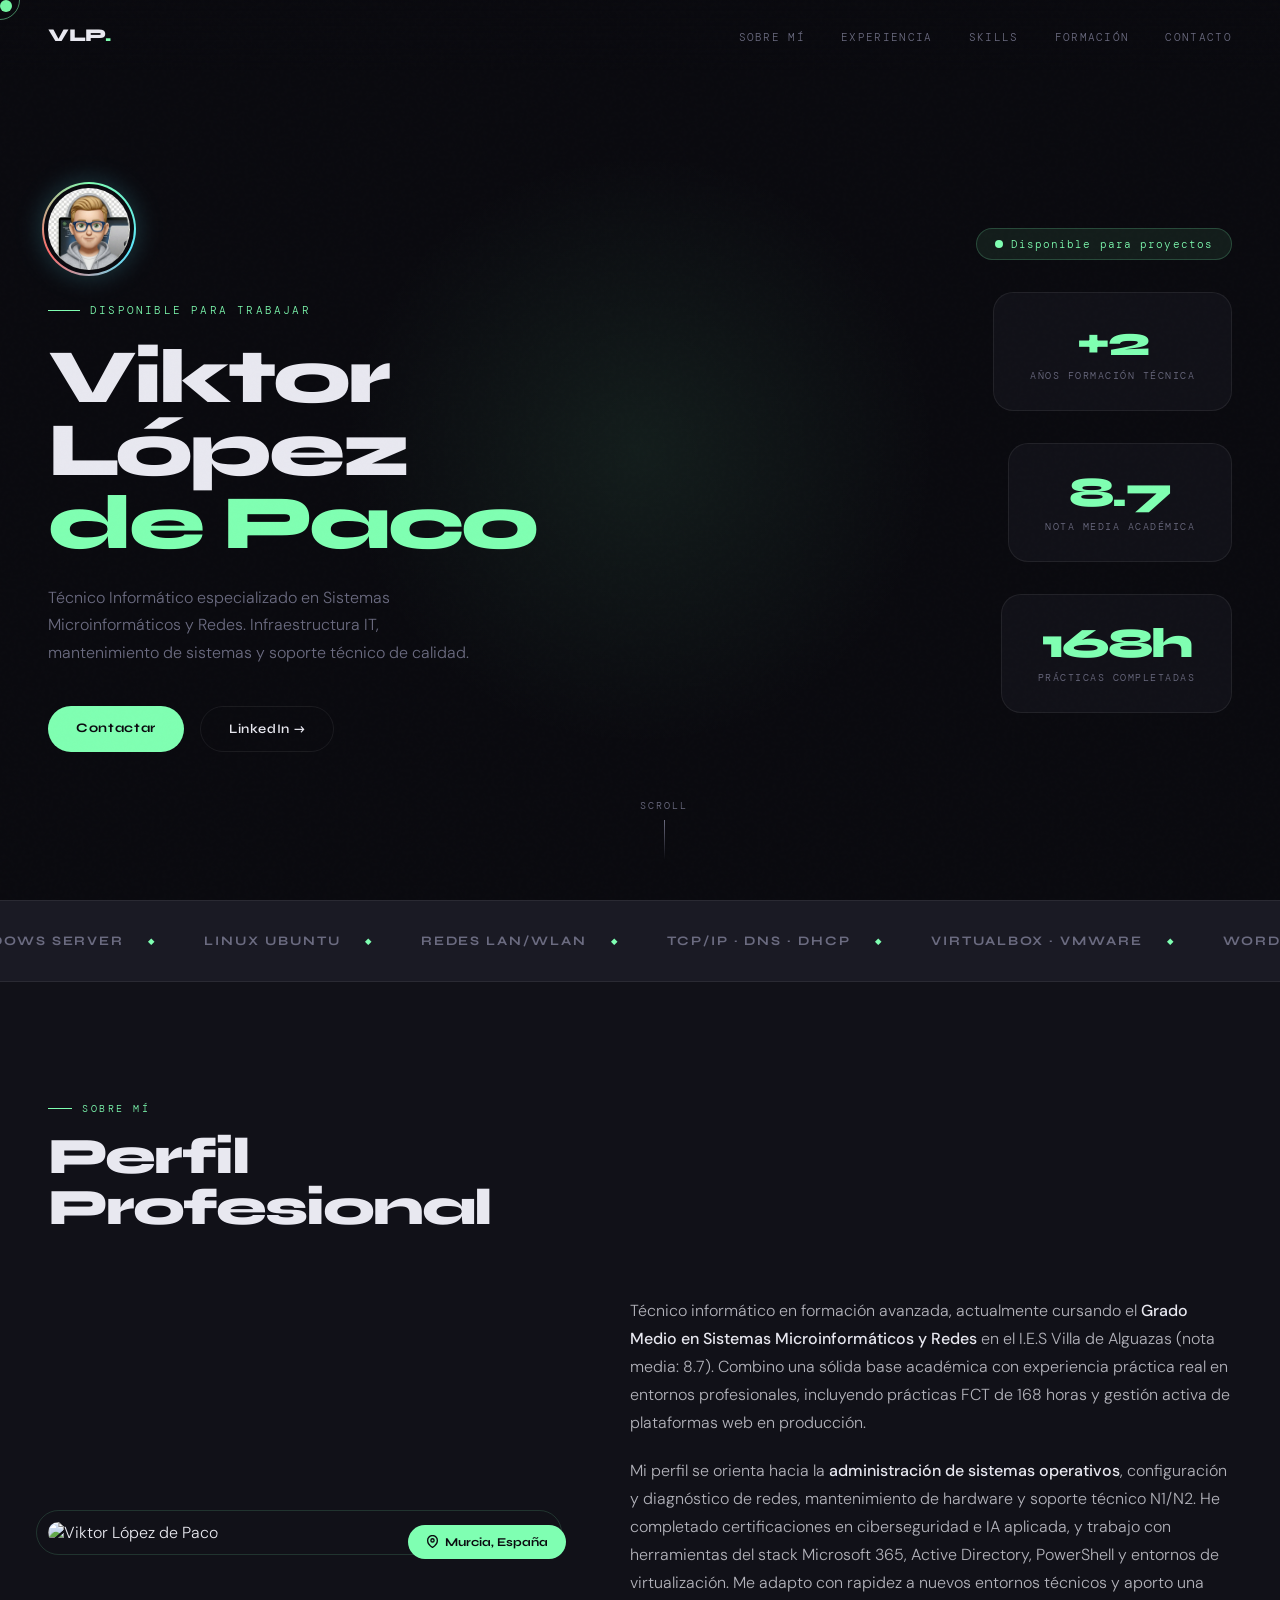
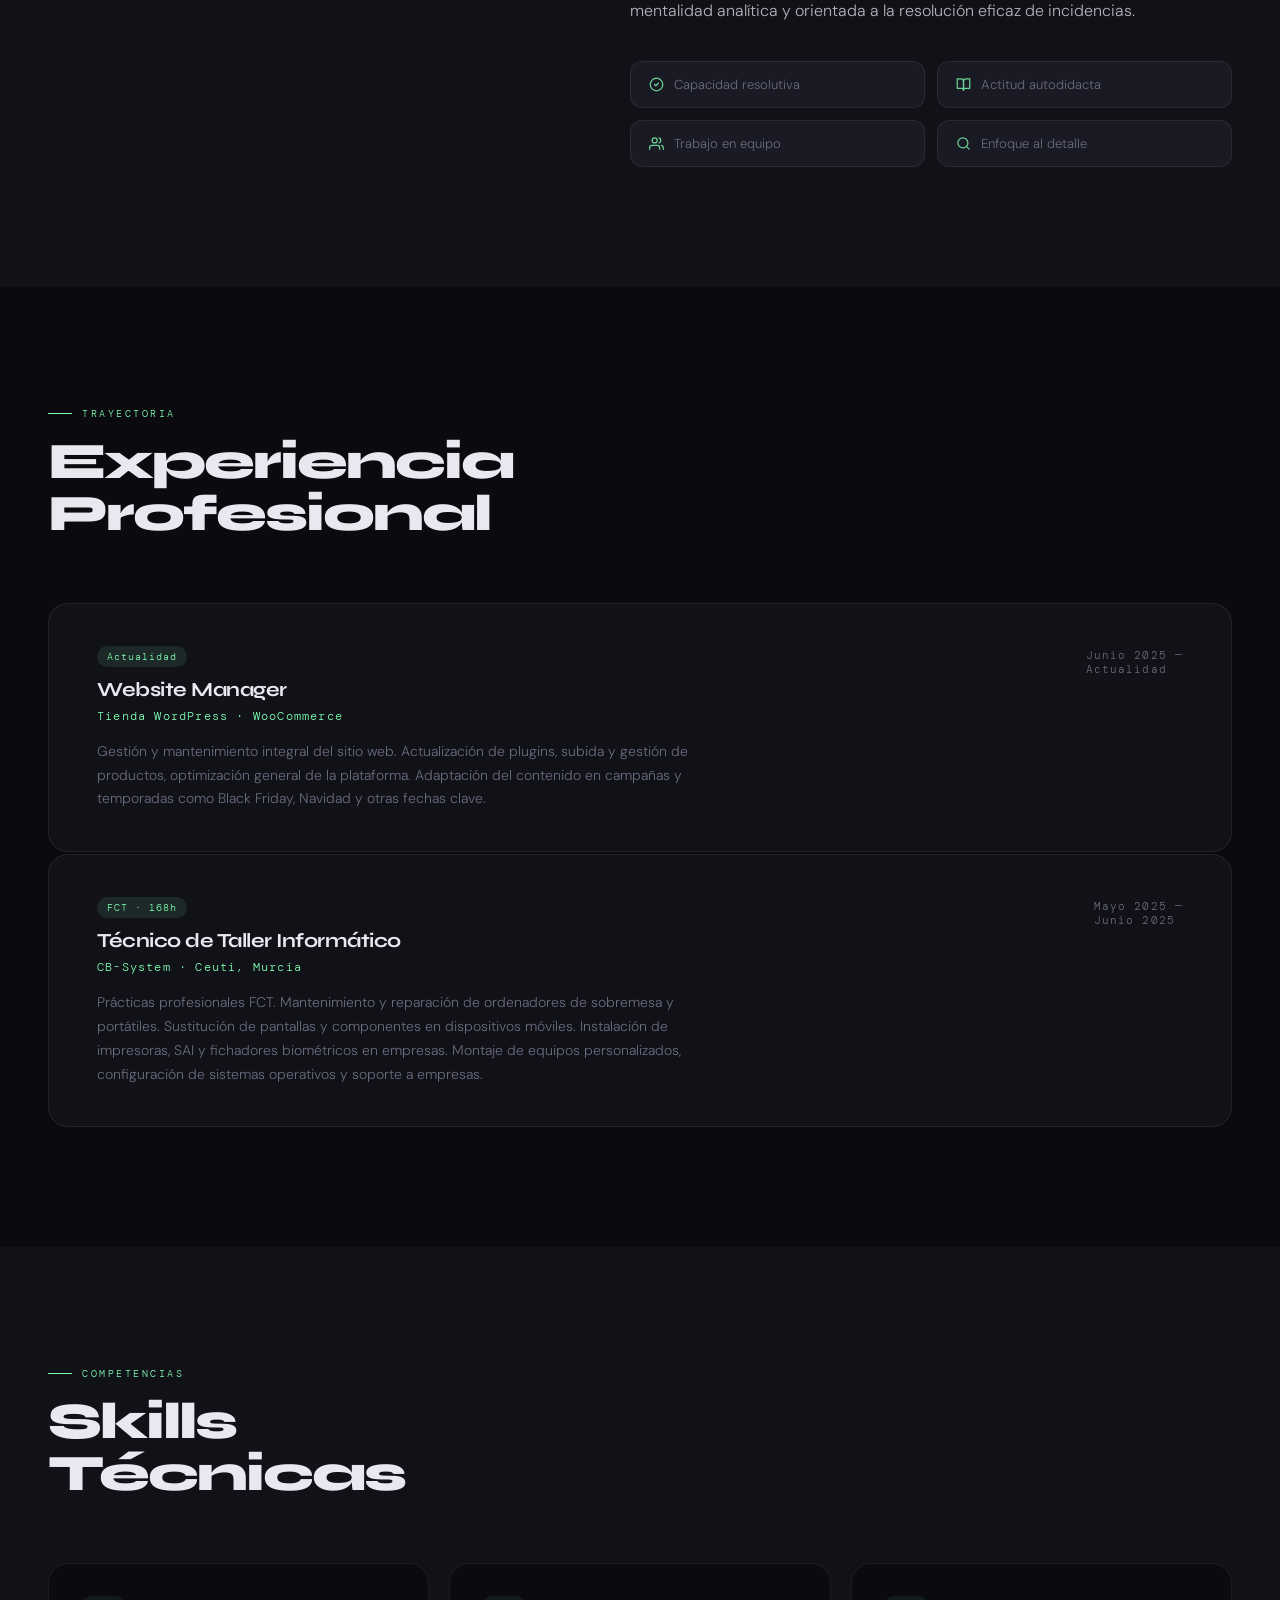
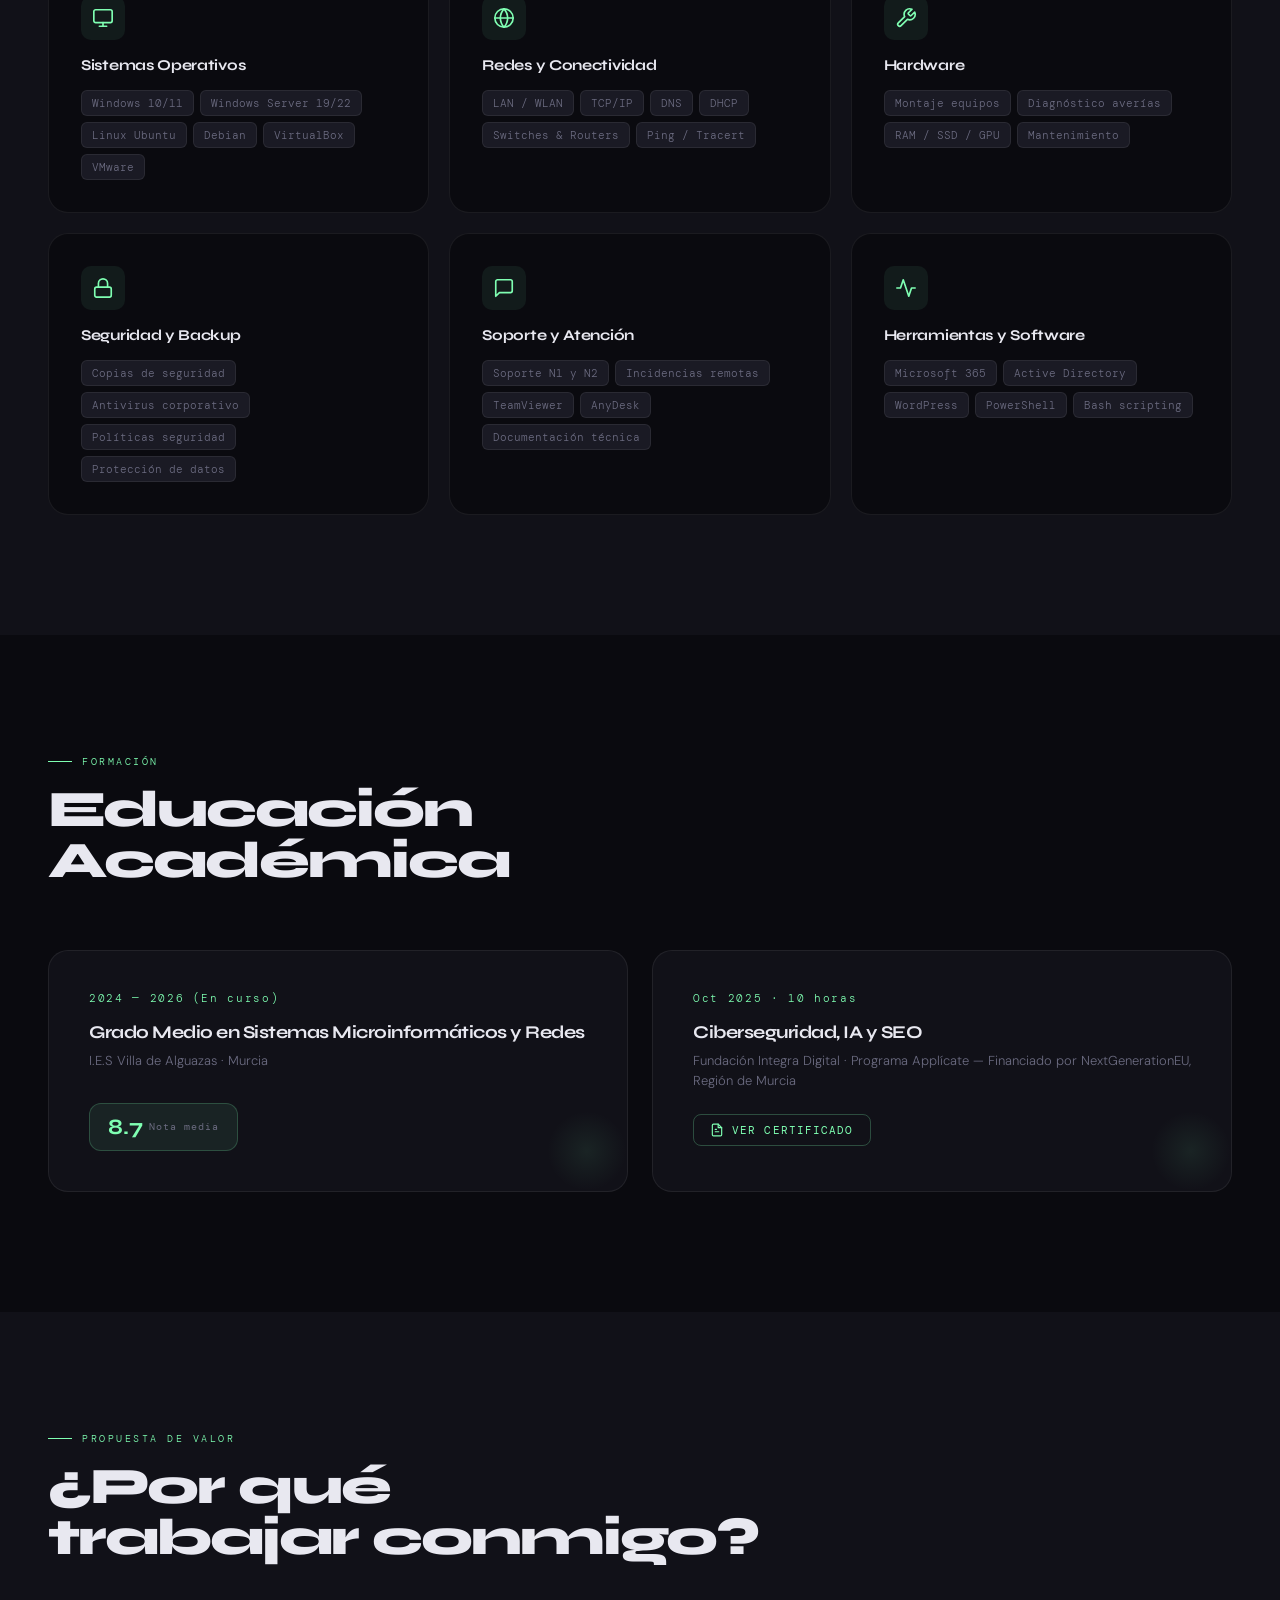
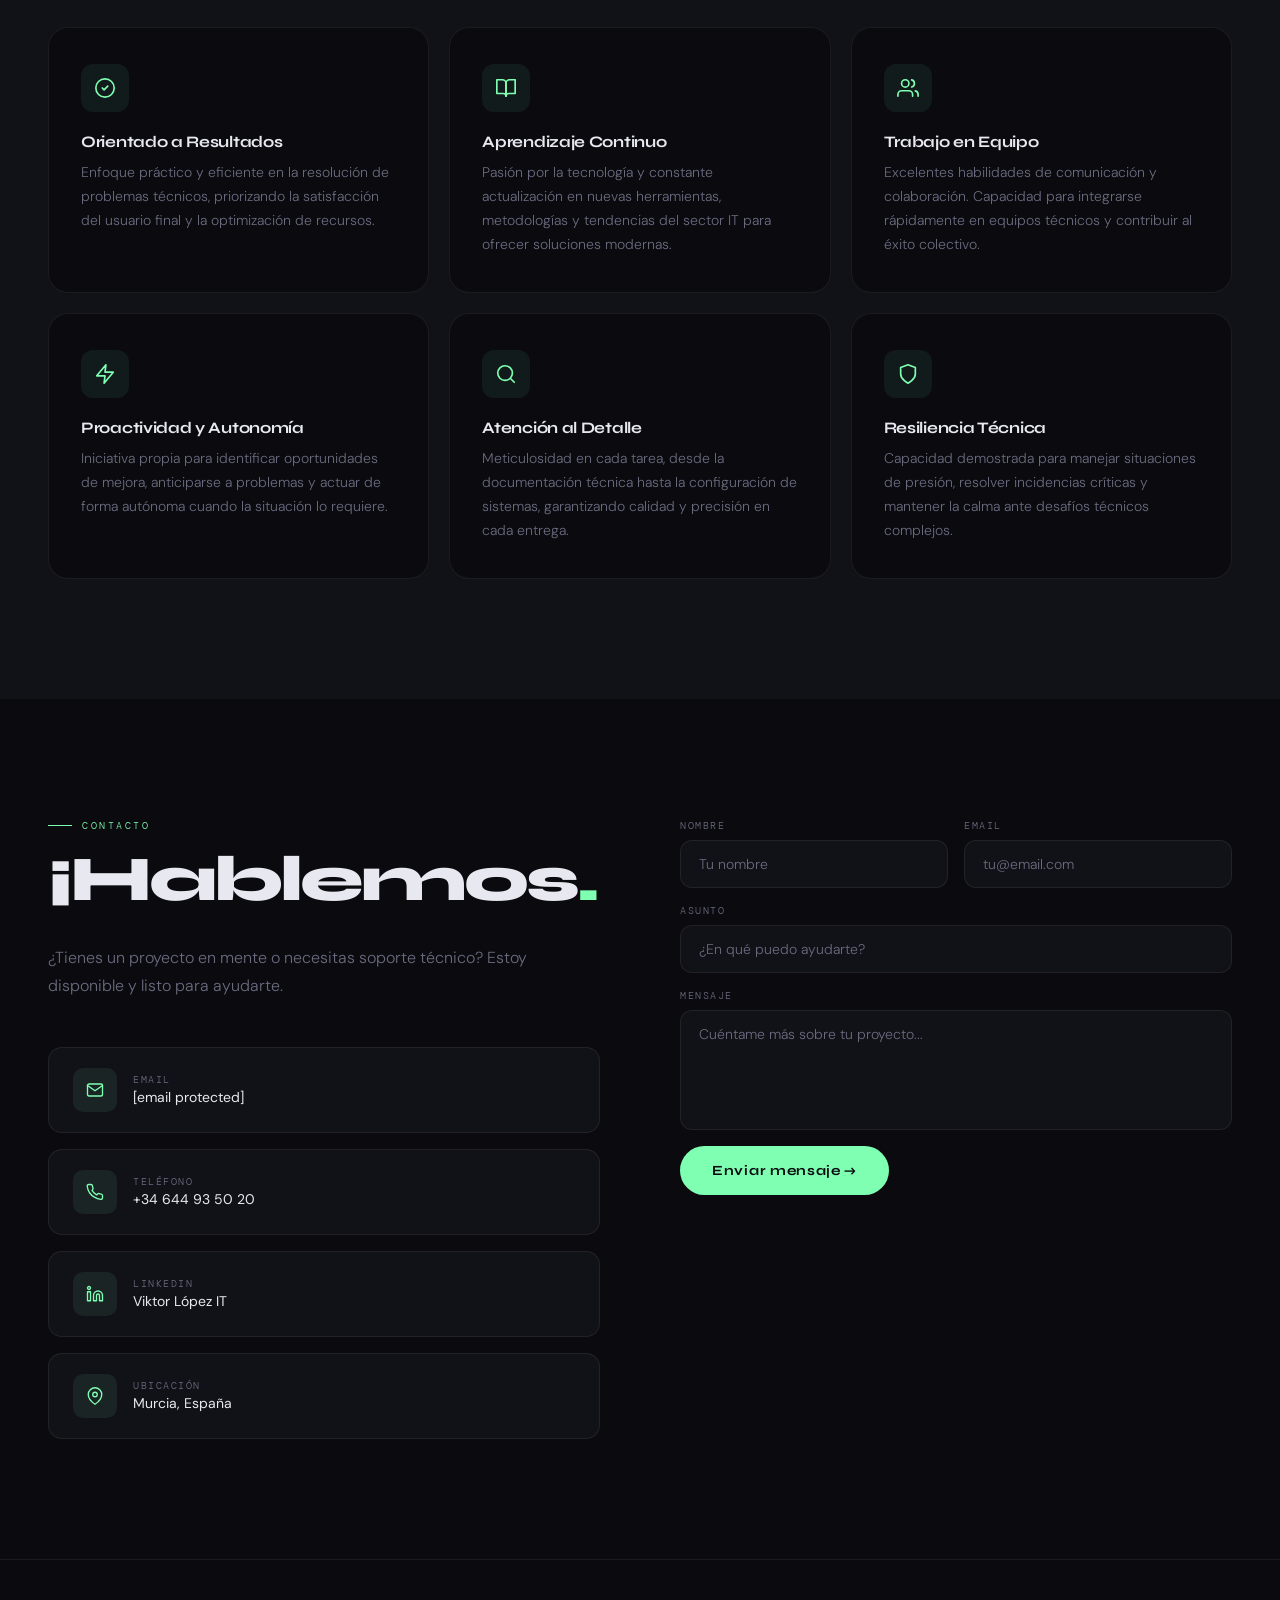
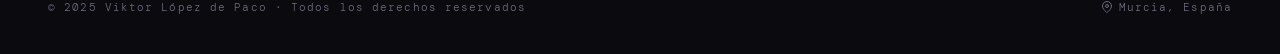
==== index.html @ ade1a36d "Add files via upload" ====
<!DOCTYPE html>
<html lang="es">
<head>
<meta charset="UTF-8" />
<meta name="viewport" content="width=device-width, initial-scale=1.0" />
<title>Viktor López de Paco — Técnico Informático</title>
<link rel="preconnect" href="https://fonts.googleapis.com" />
<link rel="preconnect" href="https://fonts.gstatic.com" crossorigin />
<link href="https://fonts.googleapis.com/css2?family=Syne:wght@400;600;700;800&family=DM+Mono:wght@300;400;500&family=DM+Sans:ital,wght@0,300;0,400;0,500;1,300&display=swap" rel="stylesheet" />
<style>
  :root {
    --bg: #0a0a0f;
    --surface: #111118;
    --surface2: #1a1a24;
    --accent: #7fffb2;
    --accent2: #5be6ff;
    --accent3: #ff6b6b;
    --text: #e8e8f0;
    --muted: #6b6b80;
    --border: rgba(255,255,255,0.07);
    --card-radius: 20px;
  }

  *, *::before, *::after { margin: 0; padding: 0; box-sizing: border-box; }

  html { scroll-behavior: smooth; }

  body {
    background: var(--bg);
    color: var(--text);
    font-family: 'DM Sans', sans-serif;
    font-weight: 300;
    overflow-x: hidden;
    cursor: none;
  }

  /* CURSOR */
  #cursor {
    position: fixed;
    width: 12px; height: 12px;
    background: var(--accent);
    border-radius: 50%;
    pointer-events: none;
    z-index: 9999;
    transition: transform 0.15s ease, opacity 0.2s;
    mix-blend-mode: difference;
  }
  #cursor-ring {
    position: fixed;
    width: 40px; height: 40px;
    border: 1.5px solid var(--accent);
    border-radius: 50%;
    pointer-events: none;
    z-index: 9998;
    transition: transform 0.35s cubic-bezier(0.25,0.46,0.45,0.94), width 0.3s, height 0.3s, opacity 0.2s;
    opacity: 0.5;
  }
  body:hover #cursor { opacity: 1; }

  /* NAV */
  nav {
    position: fixed;
    top: 0; left: 0; right: 0;
    z-index: 100;
    display: flex;
    align-items: center;
    justify-content: space-between;
    padding: 24px 48px;
    background: linear-gradient(to bottom, rgba(10,10,15,0.95), transparent);
    backdrop-filter: blur(0px);
  }
  .nav-logo {
    font-family: 'Syne', sans-serif;
    font-weight: 800;
    font-size: 18px;
    letter-spacing: -0.5px;
    color: var(--text);
    text-decoration: none;
  }
  .nav-logo span { color: var(--accent); }
  .nav-links {
    display: flex;
    gap: 36px;
    list-style: none;
  }
  .nav-links a {
    font-family: 'DM Mono', monospace;
    font-size: 11px;
    letter-spacing: 0.12em;
    text-transform: uppercase;
    color: var(--muted);
    text-decoration: none;
    transition: color 0.2s;
  }
  .nav-links a:hover { color: var(--accent); }

  /* NOISE OVERLAY */
  body::before {
    content: '';
    position: fixed;
    inset: 0;
    background-image: url("data:image/svg+xml,%3Csvg viewBox='0 0 256 256' xmlns='http://www.w3.org/2000/svg'%3E%3Cfilter id='noise'%3E%3CfeTurbulence type='fractalNoise' baseFrequency='0.9' numOctaves='4' stitchTiles='stitch'/%3E%3C/filter%3E%3Crect width='100%25' height='100%25' filter='url(%23noise)' opacity='0.04'/%3E%3C/svg%3E");
    pointer-events: none;
    z-index: 200;
    opacity: 0.35;
  }

  /* HERO */
  #hero {
    min-height: 100vh;
    display: grid;
    grid-template-columns: 1fr 1fr;
    align-items: center;
    padding: 120px 48px 80px;
    position: relative;
    overflow: hidden;
  }
  .hero-glow {
    position: absolute;
    width: 600px; height: 600px;
    background: radial-gradient(circle, rgba(127,255,178,0.08) 0%, transparent 70%);
    top: 50%; left: 50%;
    transform: translate(-50%, -50%);
    pointer-events: none;
  }
  .hero-tag {
    font-family: 'DM Mono', monospace;
    font-size: 11px;
    letter-spacing: 0.2em;
    text-transform: uppercase;
    color: var(--accent);
    margin-bottom: 24px;
    display: flex;
    align-items: center;
    gap: 10px;
    opacity: 0;
    animation: fadeUp 0.8s forwards 0.2s;
  }
  .hero-tag::before {
    content: '';
    width: 32px; height: 1px;
    background: var(--accent);
  }
  .hero-name {
    font-family: 'Syne', sans-serif;
    font-weight: 800;
    font-size: clamp(52px, 6vw, 88px);
    line-height: 0.95;
    letter-spacing: -3px;
    margin-bottom: 24px;
    opacity: 0;
    animation: fadeUp 0.8s forwards 0.4s;
  }
  .hero-name .accent { color: var(--accent); }
  .hero-desc {
    font-size: 16px;
    line-height: 1.7;
    color: var(--muted);
    max-width: 440px;
    margin-bottom: 40px;
    opacity: 0;
    animation: fadeUp 0.8s forwards 0.6s;
  }
  .hero-ctas {
    display: flex;
    gap: 16px;
    opacity: 0;
    animation: fadeUp 0.8s forwards 0.8s;
  }
  .btn-primary {
    padding: 14px 28px;
    background: var(--accent);
    color: #0a0a0f;
    font-family: 'Syne', sans-serif;
    font-weight: 700;
    font-size: 13px;
    letter-spacing: 0.05em;
    border: none;
    border-radius: 100px;
    cursor: none;
    text-decoration: none;
    transition: transform 0.2s, box-shadow 0.2s;
  }
  .btn-primary:hover { transform: translateY(-2px); box-shadow: 0 12px 40px rgba(127,255,178,0.3); }
  .btn-outline {
    padding: 14px 28px;
    background: transparent;
    color: var(--text);
    font-family: 'Syne', sans-serif;
    font-weight: 600;
    font-size: 13px;
    letter-spacing: 0.05em;
    border: 1px solid var(--border);
    border-radius: 100px;
    cursor: none;
    text-decoration: none;
    transition: border-color 0.2s, background 0.2s;
  }
  .btn-outline:hover { border-color: var(--accent); background: rgba(127,255,178,0.05); }

  /* HERO STATS */
  .hero-stats {
    display: flex;
    flex-direction: column;
    align-items: flex-end;
    gap: 32px;
    opacity: 0;
    animation: fadeLeft 0.8s forwards 0.6s;
  }
  .stat-card {
    background: var(--surface);
    border: 1px solid var(--border);
    border-radius: var(--card-radius);
    padding: 28px 36px;
    text-align: center;
    min-width: 180px;
    position: relative;
    overflow: hidden;
    transition: transform 0.3s, border-color 0.3s;
  }
  .stat-card::before {
    content: '';
    position: absolute;
    top: 0; left: 0; right: 0;
    height: 2px;
    background: linear-gradient(90deg, var(--accent), var(--accent2));
    opacity: 0;
    transition: opacity 0.3s;
  }
  .stat-card:hover { transform: translateY(-4px); border-color: rgba(127,255,178,0.2); }
  .stat-card:hover::before { opacity: 1; }
  .stat-number {
    font-family: 'Syne', sans-serif;
    font-weight: 800;
    font-size: 42px;
    line-height: 1;
    color: var(--accent);
    letter-spacing: -2px;
  }
  .stat-label {
    font-family: 'DM Mono', monospace;
    font-size: 10px;
    letter-spacing: 0.15em;
    text-transform: uppercase;
    color: var(--muted);
    margin-top: 6px;
  }
  .availability-badge {
    display: flex;
    align-items: center;
    gap: 8px;
    background: rgba(127,255,178,0.08);
    border: 1px solid rgba(127,255,178,0.2);
    border-radius: 100px;
    padding: 8px 18px;
    font-family: 'DM Mono', monospace;
    font-size: 11px;
    letter-spacing: 0.1em;
    color: var(--accent);
  }
  .dot-pulse {
    width: 8px; height: 8px;
    background: var(--accent);
    border-radius: 50%;
    animation: pulse 2s infinite;
  }

  /* SCROLL INDICATOR */
  .scroll-hint {
    position: absolute;
    bottom: 40px;
    left: 50%;
    transform: translateX(-50%);
    display: flex;
    flex-direction: column;
    align-items: center;
    gap: 8px;
    opacity: 0;
    animation: fadeUp 0.8s forwards 1.2s;
  }
  .scroll-hint span {
    font-family: 'DM Mono', monospace;
    font-size: 10px;
    letter-spacing: 0.2em;
    text-transform: uppercase;
    color: var(--muted);
  }
  .scroll-line {
    width: 1px;
    height: 40px;
    background: linear-gradient(to bottom, var(--muted), transparent);
    animation: scrollDown 2s infinite;
  }

  /* SECTION BASE */
  section {
    padding: 120px 48px;
  }
  .section-tag {
    font-family: 'DM Mono', monospace;
    font-size: 10px;
    letter-spacing: 0.25em;
    text-transform: uppercase;
    color: var(--accent);
    margin-bottom: 16px;
    display: flex;
    align-items: center;
    gap: 10px;
  }
  .section-tag::before {
    content: '';
    width: 24px; height: 1px;
    background: var(--accent);
  }
  .section-title {
    font-family: 'Syne', sans-serif;
    font-weight: 800;
    font-size: clamp(36px, 4vw, 56px);
    letter-spacing: -2px;
    line-height: 1;
    margin-bottom: 64px;
  }

  /* ABOUT */
  #about { background: var(--surface); }
  .about-grid {
    display: grid;
    grid-template-columns: 1fr 1.2fr;
    gap: 80px;
    align-items: center;
  }
  .about-photo-wrap {
    position: relative;
  }
  .about-photo {
    width: 100%;
    max-width: 380px;
    aspect-ratio: 3/4;
    object-fit: cover;
    border-radius: var(--card-radius);
    filter: grayscale(20%);
    transition: filter 0.4s;
  }
  .about-photo:hover { filter: grayscale(0%); }
  .photo-frame {
    position: absolute;
    inset: -12px;
    border: 1px solid rgba(127,255,178,0.15);
    border-radius: calc(var(--card-radius) + 12px);
    pointer-events: none;
  }
  .photo-tag {
    position: absolute;
    bottom: -16px;
    right: -16px;
    background: var(--accent);
    color: #0a0a0f;
    font-family: 'Syne', sans-serif;
    font-weight: 700;
    font-size: 12px;
    padding: 10px 18px;
    border-radius: 100px;
    display: flex;
    align-items: center;
    gap: 6px;
  }
  .about-text p {
    font-size: 16px;
    line-height: 1.75;
    color: rgba(232,232,240,0.75);
    margin-bottom: 20px;
  }
  .about-text p strong { color: var(--text); font-weight: 500; }
  .traits-grid {
    display: grid;
    grid-template-columns: 1fr 1fr;
    gap: 12px;
    margin-top: 36px;
  }
  .trait {
    background: var(--surface2);
    border: 1px solid var(--border);
    border-radius: 12px;
    padding: 14px 18px;
    font-size: 13px;
    color: var(--muted);
    display: flex;
    align-items: center;
    gap: 10px;
    transition: border-color 0.2s, color 0.2s;
  }
  .trait:hover { border-color: rgba(127,255,178,0.25); color: var(--text); }
  .trait svg { flex-shrink: 0; color: var(--accent); opacity: 0.8; }

  /* EXPERIENCE */
  #experience { background: var(--bg); }
  .exp-list { display: flex; flex-direction: column; gap: 2px; }
  .exp-item {
    background: var(--surface);
    border: 1px solid var(--border);
    border-radius: var(--card-radius);
    padding: 40px 48px;
    display: grid;
    grid-template-columns: 1fr auto;
    gap: 24px;
    transition: border-color 0.3s, transform 0.3s;
    cursor: default;
    position: relative;
    overflow: hidden;
  }
  .exp-item::after {
    content: '';
    position: absolute;
    left: 0; top: 0; bottom: 0;
    width: 3px;
    background: linear-gradient(to bottom, var(--accent), var(--accent2));
    opacity: 0;
    transition: opacity 0.3s;
  }
  .exp-item:hover { border-color: rgba(127,255,178,0.2); transform: translateX(6px); }
  .exp-item:hover::after { opacity: 1; }
  .exp-role {
    font-family: 'Syne', sans-serif;
    font-weight: 700;
    font-size: 20px;
    letter-spacing: -0.5px;
    margin-bottom: 6px;
  }
  .exp-company {
    font-family: 'DM Mono', monospace;
    font-size: 12px;
    letter-spacing: 0.1em;
    color: var(--accent);
    margin-bottom: 16px;
  }
  .exp-desc {
    font-size: 14px;
    line-height: 1.7;
    color: var(--muted);
    max-width: 640px;
  }
  .exp-date {
    font-family: 'DM Mono', monospace;
    font-size: 11px;
    letter-spacing: 0.1em;
    color: var(--muted);
    white-space: nowrap;
    align-self: start;
    padding-top: 4px;
  }
  .exp-badge {
    display: inline-block;
    background: rgba(127,255,178,0.1);
    color: var(--accent);
    font-family: 'DM Mono', monospace;
    font-size: 10px;
    letter-spacing: 0.1em;
    padding: 4px 10px;
    border-radius: 100px;
    margin-bottom: 10px;
  }

  /* SKILLS */
  #skills { background: var(--surface); }
  .skills-grid {
    display: grid;
    grid-template-columns: repeat(3, 1fr);
    gap: 20px;
  }
  .skill-card {
    background: var(--bg);
    border: 1px solid var(--border);
    border-radius: var(--card-radius);
    padding: 32px;
    transition: transform 0.3s, border-color 0.3s, box-shadow 0.3s;
    position: relative;
    overflow: hidden;
  }
  .skill-card::before {
    content: '';
    position: absolute;
    top: 0; left: 0; right: 0;
    height: 1px;
    background: linear-gradient(90deg, transparent, var(--accent), transparent);
    opacity: 0;
    transition: opacity 0.3s;
  }
  .skill-card:hover {
    transform: translateY(-6px);
    border-color: rgba(127,255,178,0.2);
    box-shadow: 0 24px 60px rgba(0,0,0,0.4);
  }
  .skill-card:hover::before { opacity: 1; }
  .skill-icon {
    width: 44px; height: 44px;
    background: rgba(127,255,178,0.07);
    border-radius: 10px;
    display: flex;
    align-items: center;
    justify-content: center;
    margin-bottom: 16px;
    color: var(--accent);
  }
  .skill-cat {
    font-family: 'Syne', sans-serif;
    font-weight: 700;
    font-size: 15px;
    letter-spacing: -0.3px;
    margin-bottom: 16px;
    color: var(--text);
  }
  .skill-tags {
    display: flex;
    flex-wrap: wrap;
    gap: 6px;
  }
  .skill-tag {
    background: var(--surface2);
    color: var(--muted);
    font-family: 'DM Mono', monospace;
    font-size: 11px;
    padding: 5px 10px;
    border-radius: 6px;
    border: 1px solid var(--border);
    transition: color 0.2s, border-color 0.2s, background 0.2s;
  }
  .skill-card:hover .skill-tag {
    color: var(--text);
    border-color: rgba(127,255,178,0.15);
  }

  /* EDUCATION */
  #education { background: var(--bg); }
  .edu-grid { display: grid; grid-template-columns: 1fr 1fr; gap: 24px; }
  .edu-card {
    background: var(--surface);
    border: 1px solid var(--border);
    border-radius: var(--card-radius);
    padding: 40px;
    position: relative;
    overflow: hidden;
    transition: transform 0.3s, border-color 0.3s;
  }
  .edu-card:hover { transform: translateY(-4px); border-color: rgba(127,255,178,0.2); }
  .edu-year {
    font-family: 'DM Mono', monospace;
    font-size: 11px;
    letter-spacing: 0.15em;
    color: var(--accent);
    margin-bottom: 16px;
  }
  .edu-degree {
    font-family: 'Syne', sans-serif;
    font-weight: 700;
    font-size: 18px;
    letter-spacing: -0.5px;
    margin-bottom: 8px;
  }
  .edu-school {
    font-size: 13px;
    color: var(--muted);
    line-height: 1.5;
    margin-bottom: 16px;
  }
  .edu-accent {
    position: absolute;
    bottom: 0; right: 0;
    width: 80px; height: 80px;
    background: radial-gradient(circle, rgba(127,255,178,0.08) 0%, transparent 70%);
    border-radius: 50%;
  }
  .nota-badge {
    display: inline-flex;
    align-items: center;
    gap: 6px;
    background: rgba(127,255,178,0.08);
    border: 1px solid rgba(127,255,178,0.2);
    color: var(--accent);
    font-family: 'Syne', sans-serif;
    font-weight: 700;
    font-size: 22px;
    padding: 10px 18px;
    border-radius: 12px;
    margin-top: 16px;
  }
  .nota-badge .nota-label {
    font-family: 'DM Mono', monospace;
    font-size: 10px;
    font-weight: 400;
    letter-spacing: 0.1em;
    color: var(--muted);
  }

  /* CERTIFICATE BUTTON */
  .cert-btn {
    display: inline-flex;
    align-items: center;
    gap: 8px;
    background: transparent;
    border: 1px solid rgba(127,255,178,0.25);
    color: var(--accent);
    font-family: 'DM Mono', monospace;
    font-size: 11px;
    letter-spacing: 0.1em;
    text-transform: uppercase;
    padding: 8px 16px;
    border-radius: 8px;
    cursor: pointer;
    transition: background 0.2s, border-color 0.3s, transform 0.2s;
    margin-top: 8px;
  }
  .cert-btn:hover {
    background: rgba(127,255,178,0.07);
    border-color: rgba(127,255,178,0.5);
    transform: translateY(-1px);
  }
  .cert-btn svg { flex-shrink: 0; }

  /* CERTIFICATE MODAL */
  .cert-modal-overlay {
    display: none;
    position: fixed;
    inset: 0;
    background: rgba(0,0,0,0.85);
    z-index: 1000;
    align-items: center;
    justify-content: center;
    backdrop-filter: blur(8px);
    padding: 24px;
  }
  .cert-modal-overlay.open { display: flex; }
  .cert-modal {
    background: var(--surface);
    border: 1px solid rgba(127,255,178,0.15);
    border-radius: var(--card-radius);
    max-width: 900px;
    width: 100%;
    position: relative;
    overflow: hidden;
    animation: fadeUp 0.3s ease;
  }
  .cert-modal-header {
    display: flex;
    align-items: center;
    justify-content: space-between;
    padding: 20px 28px;
    border-bottom: 1px solid var(--border);
  }
  .cert-modal-title {
    font-family: 'Syne', sans-serif;
    font-weight: 700;
    font-size: 15px;
    letter-spacing: -0.3px;
    color: var(--text);
  }
  .cert-modal-close {
    width: 36px; height: 36px;
    background: var(--surface2);
    border: 1px solid var(--border);
    border-radius: 8px;
    display: flex;
    align-items: center;
    justify-content: center;
    cursor: pointer;
    color: var(--muted);
    transition: color 0.2s, border-color 0.2s;
  }
  .cert-modal-close:hover { color: var(--text); border-color: rgba(127,255,178,0.3); }
  .cert-modal-body {
    padding: 28px;
  }
  .cert-modal-body iframe {
    width: 100%;
    height: 560px;
    border: none;
    border-radius: 10px;
    background: white;
  }
  .cert-meta {
    display: flex;
    gap: 24px;
    margin-top: 20px;
    padding-top: 20px;
    border-top: 1px solid var(--border);
  }
  .cert-meta-item {
    display: flex;
    flex-direction: column;
    gap: 4px;
  }
  .cert-meta-label {
    font-family: 'DM Mono', monospace;
    font-size: 10px;
    letter-spacing: 0.15em;
    text-transform: uppercase;
    color: var(--muted);
  }
  .cert-meta-value {
    font-family: 'Syne', sans-serif;
    font-weight: 600;
    font-size: 13px;
    color: var(--accent);
  }

  /* WHY ME */
  #whyme { background: var(--surface); }
  .why-grid {
    display: grid;
    grid-template-columns: repeat(3, 1fr);
    gap: 20px;
  }
  .why-card {
    background: var(--bg);
    border: 1px solid var(--border);
    border-radius: var(--card-radius);
    padding: 36px 32px;
    transition: transform 0.3s, border-color 0.3s;
  }
  .why-card:hover { transform: translateY(-6px); border-color: rgba(127,255,178,0.25); }
  .why-icon {
    width: 48px; height: 48px;
    background: rgba(127,255,178,0.07);
    border-radius: 12px;
    display: flex;
    align-items: center;
    justify-content: center;
    margin-bottom: 20px;
    color: var(--accent);
  }
  .why-title {
    font-family: 'Syne', sans-serif;
    font-weight: 700;
    font-size: 16px;
    letter-spacing: -0.3px;
    margin-bottom: 10px;
  }
  .why-text {
    font-size: 14px;
    line-height: 1.7;
    color: var(--muted);
  }

  /* CONTACT */
  #contact { background: var(--bg); }
  .contact-grid {
    display: grid;
    grid-template-columns: 1fr 1fr;
    gap: 80px;
    align-items: start;
  }
  .contact-big {
    font-family: 'Syne', sans-serif;
    font-weight: 800;
    font-size: clamp(42px, 5vw, 72px);
    letter-spacing: -3px;
    line-height: 1;
    margin-bottom: 32px;
  }
  .contact-big span { color: var(--accent); }
  .contact-sub {
    font-size: 16px;
    line-height: 1.7;
    color: var(--muted);
    margin-bottom: 48px;
  }
  .contact-links { display: flex; flex-direction: column; gap: 16px; }
  .contact-link {
    display: flex;
    align-items: center;
    gap: 16px;
    padding: 20px 24px;
    background: var(--surface);
    border: 1px solid var(--border);
    border-radius: 14px;
    text-decoration: none;
    transition: border-color 0.2s, transform 0.2s;
  }
  .contact-link:hover { border-color: rgba(127,255,178,0.3); transform: translateX(6px); }
  .contact-link-icon {
    width: 44px; height: 44px;
    background: rgba(127,255,178,0.08);
    border-radius: 10px;
    display: flex;
    align-items: center;
    justify-content: center;
    color: var(--accent);
    flex-shrink: 0;
  }
  .contact-link-info {}
  .contact-link-label {
    font-family: 'DM Mono', monospace;
    font-size: 10px;
    letter-spacing: 0.15em;
    text-transform: uppercase;
    color: var(--muted);
    margin-bottom: 2px;
  }
  .contact-link-value {
    font-size: 14px;
    color: var(--text);
    font-weight: 400;
  }

  /* FORM */
  .contact-form { display: flex; flex-direction: column; gap: 16px; }
  .form-row { display: grid; grid-template-columns: 1fr 1fr; gap: 16px; }
  .form-group { display: flex; flex-direction: column; gap: 8px; }
  .form-label {
    font-family: 'DM Mono', monospace;
    font-size: 10px;
    letter-spacing: 0.15em;
    text-transform: uppercase;
    color: var(--muted);
  }
  .form-input, .form-textarea {
    background: var(--surface);
    border: 1px solid var(--border);
    border-radius: 12px;
    padding: 14px 18px;
    color: var(--text);
    font-family: 'DM Sans', sans-serif;
    font-size: 14px;
    font-weight: 300;
    outline: none;
    transition: border-color 0.2s, box-shadow 0.2s;
    resize: none;
  }
  .form-input::placeholder, .form-textarea::placeholder { color: var(--muted); }
  .form-input:focus, .form-textarea:focus {
    border-color: rgba(127,255,178,0.4);
    box-shadow: 0 0 0 3px rgba(127,255,178,0.06);
  }
  .form-textarea { min-height: 120px; }
  .form-submit {
    padding: 16px 32px;
    background: var(--accent);
    color: #0a0a0f;
    font-family: 'Syne', sans-serif;
    font-weight: 700;
    font-size: 14px;
    letter-spacing: 0.05em;
    border: none;
    border-radius: 100px;
    cursor: none;
    transition: transform 0.2s, box-shadow 0.2s;
    align-self: flex-start;
  }
  .form-submit:hover { transform: translateY(-2px); box-shadow: 0 12px 40px rgba(127,255,178,0.3); }
  .form-success {
    display: none;
    padding: 16px 20px;
    background: rgba(127,255,178,0.1);
    border: 1px solid rgba(127,255,178,0.3);
    border-radius: 12px;
    color: var(--accent);
    font-family: 'DM Mono', monospace;
    font-size: 13px;
    text-align: center;
  }

  /* FOOTER */
  footer {
    padding: 40px 48px;
    border-top: 1px solid var(--border);
    display: flex;
    align-items: center;
    justify-content: space-between;
  }
  .footer-copy {
    font-family: 'DM Mono', monospace;
    font-size: 11px;
    letter-spacing: 0.1em;
    color: var(--muted);
  }
  .footer-loc {
    display: flex;
    align-items: center;
    gap: 6px;
    font-family: 'DM Mono', monospace;
    font-size: 11px;
    letter-spacing: 0.1em;
    color: var(--muted);
  }

  /* ANIMATIONS */
  @keyframes fadeUp {
    from { opacity: 0; transform: translateY(24px); }
    to { opacity: 1; transform: translateY(0); }
  }
  @keyframes fadeLeft {
    from { opacity: 0; transform: translateX(24px); }
    to { opacity: 1; transform: translateX(0); }
  }
  @keyframes pulse {
    0%, 100% { opacity: 1; transform: scale(1); }
    50% { opacity: 0.4; transform: scale(0.7); }
  }
  @keyframes scrollDown {
    0% { opacity: 0; transform: scaleY(0); transform-origin: top; }
    50% { opacity: 1; transform: scaleY(1); transform-origin: top; }
    100% { opacity: 0; transform: scaleY(1); transform-origin: bottom; }
  }

  /* REVEAL */
  .reveal {
    opacity: 0;
    transform: translateY(32px);
    transition: opacity 0.7s cubic-bezier(0.25,0.46,0.45,0.94), transform 0.7s cubic-bezier(0.25,0.46,0.45,0.94);
  }
  .reveal.visible { opacity: 1; transform: translateY(0); }
  .reveal-delay-1 { transition-delay: 0.1s; }
  .reveal-delay-2 { transition-delay: 0.2s; }
  .reveal-delay-3 { transition-delay: 0.3s; }
  .reveal-delay-4 { transition-delay: 0.4s; }
  .reveal-delay-5 { transition-delay: 0.5s; }

  /* MARQUEE */
  .marquee-wrap {
    overflow: hidden;
    padding: 32px 0;
    border-top: 1px solid var(--border);
    border-bottom: 1px solid var(--border);
    background: var(--surface2);
    margin: 0 -48px;
  }
  .marquee-track {
    display: flex;
    gap: 48px;
    animation: marquee 20s linear infinite;
    width: max-content;
  }
  .marquee-item {
    font-family: 'Syne', sans-serif;
    font-weight: 700;
    font-size: 13px;
    letter-spacing: 0.15em;
    text-transform: uppercase;
    color: var(--muted);
    white-space: nowrap;
    display: flex;
    align-items: center;
    gap: 24px;
  }
  .marquee-item::after {
    content: '◆';
    font-size: 8px;
    color: var(--accent);
  }
  @keyframes marquee {
    from { transform: translateX(0); }
    to { transform: translateX(-50%); }
  }

  /* PRELOADER */
  #preloader {
    position: fixed;
    inset: 0;
    background: #0a0a0f;
    z-index: 99999;
    display: flex;
    flex-direction: column;
    align-items: center;
    justify-content: center;
    gap: 28px;
    transition: opacity 0.7s ease, visibility 0.7s ease;
  }
  #preloader.hidden {
    opacity: 0;
    visibility: hidden;
    pointer-events: none;
  }
  .preloader-avatar-wrap {
    position: relative;
    width: 150px;
    height: 150px;
  }
  .preloader-avatar-wrap > img {
    width: 150px;
    height: 150px;
    border-radius: 50%;
    object-fit: cover;
    position: relative;
    z-index: 3;
    display: block;
  }
  .preloader-neon-ring {
    position: absolute;
    inset: -10px;
    border-radius: 50%;
    background: conic-gradient(from 0deg, #7fffb2, #5be6ff, #7fffb2, #ff6b6b, #7fffb2);
    z-index: 2;
    animation: preloaderSpin 2s linear infinite;
  }
  .preloader-neon-ring::after {
    content: '';
    position: absolute;
    inset: 4px;
    border-radius: 50%;
    background: #0a0a0f;
    z-index: 2;
  }
  .preloader-neon-glow {
    position: absolute;
    inset: -30px;
    border-radius: 50%;
    background: radial-gradient(circle, rgba(127,255,178,0.45) 0%, rgba(91,230,255,0.25) 40%, transparent 70%);
    z-index: 1;
    filter: blur(12px);
    animation: preloaderGlowPulse 2s ease-in-out infinite;
  }
  .preloader-percent {
    font-family: 'Syne', sans-serif;
    font-size: 40px;
    font-weight: 800;
    letter-spacing: -2px;
    color: #e8e8f0;
  }
  .preloader-percent span {
    font-size: 20px;
    color: #7fffb2;
    margin-left: 2px;
  }
  .preloader-bar-wrap {
    width: 240px;
    height: 3px;
    background: rgba(255,255,255,0.07);
    border-radius: 100px;
    overflow: hidden;
  }
  .preloader-bar {
    height: 100%;
    width: 0%;
    background: linear-gradient(90deg, #7fffb2, #5be6ff);
    border-radius: 100px;
    transition: width 0.15s ease;
    box-shadow: 0 0 14px rgba(127,255,178,0.7);
  }
  .preloader-loading-label {
    font-family: 'DM Mono', monospace;
    font-size: 10px;
    letter-spacing: 0.25em;
    text-transform: uppercase;
    color: #6b6b80;
    margin-top: -4px;
  }
  @keyframes preloaderSpin {
    from { transform: rotate(0deg); }
    to { transform: rotate(360deg); }
  }
  @keyframes preloaderGlowPulse {
    0%, 100% { opacity: 0.7; transform: scale(1); }
    50% { opacity: 1; transform: scale(1.2); }
  }
  /* HERO AVATAR ICON */
  .hero-avatar-wrap {
    margin-bottom: 28px;
    opacity: 0;
    animation: fadeUp 0.8s forwards 0.05s;
  }
  .hero-avatar-container {
    position: relative;
    width: 82px;
    height: 82px;
    display: inline-block;
  }
  .hero-avatar-container > img {
    width: 82px;
    height: 82px;
    border-radius: 50%;
    object-fit: cover;
    position: relative;
    z-index: 3;
    display: block;
  }
  .hero-avatar-neon {
    position: absolute;
    inset: -6px;
    border-radius: 50%;
    background: conic-gradient(from 0deg, #7fffb2, #5be6ff, #ff6b6b, #7fffb2);
    z-index: 2;
    animation: preloaderSpin 4s linear infinite;
  }
  .hero-avatar-neon::after {
    content: '';
    position: absolute;
    inset: 2px;
    border-radius: 50%;
    background: #0a0a0f;
    z-index: 2;
  }
  .hero-avatar-glow {
    position: absolute;
    inset: -20px;
    border-radius: 50%;
    background: radial-gradient(circle, rgba(127,255,178,0.4) 0%, rgba(91,230,255,0.2) 40%, transparent 70%);
    z-index: 1;
    filter: blur(10px);
    animation: preloaderGlowPulse 3s ease-in-out infinite;
  }

  /* MOBILE */
  @media (max-width: 900px) {
    nav { padding: 20px 24px; }
    .nav-links { display: none; }
    #hero { grid-template-columns: 1fr; padding: 100px 24px 60px; }
    .hero-stats { display: none; }
    section { padding: 80px 24px; }
    .about-grid { grid-template-columns: 1fr; }
    .about-photo { max-width: 280px; }
    .skills-grid { grid-template-columns: 1fr 1fr; }
    .why-grid { grid-template-columns: 1fr 1fr; }
    .edu-grid { grid-template-columns: 1fr; }
    .contact-grid { grid-template-columns: 1fr; gap: 48px; }
    .form-row { grid-template-columns: 1fr; }
    .exp-item { grid-template-columns: 1fr; padding: 28px; }
    footer { flex-direction: column; gap: 12px; text-align: center; }
    body { cursor: auto; }
    #cursor, #cursor-ring { display: none; }
    .cert-modal-body iframe { height: 340px; }
    .cert-meta { flex-wrap: wrap; gap: 16px; }
  }
</style>
</head>
<body>

<!-- PRELOADER -->
<div id="preloader">
  <div class="preloader-avatar-wrap">
    <div class="preloader-neon-glow"></div>
    <div class="preloader-neon-ring"></div>
    <img src="[data-uri]" alt="Viktor" />
  </div>
  <div class="preloader-percent" id="preloaderPercent">0<span>%</span></div>
  <div class="preloader-bar-wrap">
    <div class="preloader-bar" id="preloaderBar"></div>
  </div>
  <div class="preloader-loading-label">Cargando...</div>
</div>

<div id="cursor"></div>
<div id="cursor-ring"></div>

<!-- CERTIFICATE MODAL -->
<div class="cert-modal-overlay" id="certModal">
  <div class="cert-modal">
    <div class="cert-modal-header">
      <div class="cert-modal-title">Certificado — Ciberseguridad, IA y SEO</div>
      <div class="cert-modal-close" onclick="closeCertModal()">
        <svg width="16" height="16" viewBox="0 0 24 24" fill="none" stroke="currentColor" stroke-width="2" stroke-linecap="round" stroke-linejoin="round"><line x1="18" y1="6" x2="6" y2="18"/><line x1="6" y1="6" x2="18" y2="18"/></svg>
      </div>
    </div>
    <div class="cert-modal-body">
      <iframe src="https://drive.google.com/viewerng/viewer?embedded=true&url=" id="certFrame" title="Certificado Ciberseguridad IA y SEO"></iframe>
      <!-- Fallback: rendered certificate -->
      <div id="certFallback" style="background:#fff;border-radius:10px;padding:0;overflow:hidden;display:none;">
        <div style="background:linear-gradient(135deg,#0d1b3e 0%,#1a3a6e 50%,#0d1b3e 100%);padding:36px 40px 28px;position:relative;overflow:hidden;">
          <div style="position:absolute;top:0;left:0;width:40px;height:100%;background:linear-gradient(180deg,#7fffb2,#5be6ff);opacity:0.7;clip-path:polygon(0 0,100% 0,60% 100%,0 100%);"></div>
          <div style="position:absolute;bottom:0;right:0;width:60px;height:100%;background:linear-gradient(180deg,#ff6b6b,#ff9b6b);opacity:0.6;clip-path:polygon(40% 0,100% 0,100% 100%,0 100%);"></div>
          <div style="display:flex;justify-content:space-between;align-items:center;flex-wrap:wrap;gap:16px;position:relative;z-index:1;">
            <div style="background:#1e3a8a;border-radius:8px;padding:10px 16px;display:flex;align-items:center;gap:10px;">
              <div style="width:28px;height:22px;background:linear-gradient(45deg,#003399,#ff9900);border-radius:3px;display:flex;align-items:center;justify-content:center;font-size:10px;color:white;font-weight:bold;">EU</div>
              <div>
                <div style="color:#93c5fd;font-size:9px;font-family:sans-serif;font-weight:600;">Financiado por la Unión Europea</div>
                <div style="color:#60a5fa;font-size:8px;font-family:sans-serif;">NextGenerationEU</div>
              </div>
            </div>
            <div style="display:flex;gap:12px;align-items:center;">
              <div style="background:#1e3a8a;border-radius:6px;padding:8px 12px;text-align:center;">
                <div style="color:#93c5fd;font-size:8px;font-family:sans-serif;font-weight:700;">GOBIERNO<br>DE ESPAÑA</div>
                <div style="color:#60a5fa;font-size:7px;font-family:sans-serif;margin-top:2px;">TRANSFORMACIÓN DIGITAL</div>
              </div>
              <div style="background:#1e3a8a;border-radius:6px;padding:8px 12px;text-align:center;">
                <div style="color:#fbbf24;font-size:9px;font-family:sans-serif;font-weight:700;">Plan de Recuperación,<br>Transformación<br>y Resiliencia</div>
              </div>
            </div>
            <div style="display:flex;gap:12px;align-items:center;">
              <div style="background:#1e3a8a;border-radius:6px;padding:8px 12px;text-align:center;">
                <div style="color:#93c5fd;font-size:8px;font-family:sans-serif;font-weight:700;">Región de Murcia</div>
              </div>
              <div style="background:#1e3a8a;border-radius:6px;padding:8px 12px;">
                <div style="color:#34d399;font-size:9px;font-family:sans-serif;font-weight:700;">fundación</div>
                <div style="color:#34d399;font-size:16px;font-family:Georgia,serif;font-weight:bold;font-style:italic;">Integra</div>
                <div style="color:#6ee7b7;font-size:8px;font-family:sans-serif;">_digital</div>
              </div>
            </div>
          </div>
          <div style="text-align:center;margin-top:20px;position:relative;z-index:1;">
            <div style="color:#7fffb2;font-size:11px;font-family:sans-serif;letter-spacing:0.3em;font-weight:600;text-transform:uppercase;margin-bottom:4px;">Applícate · Sube, conecta y aprende</div>
          </div>
        </div>
        <div style="background:#fff;padding:40px;text-align:center;">
          <h2 style="font-family:Georgia,serif;font-size:28px;font-weight:700;color:#0d1b3e;letter-spacing:0.05em;margin-bottom:24px;text-transform:uppercase;">CERTIFICADO DE PARTICIPACIÓN</h2>
          <p style="font-family:Georgia,serif;font-size:14px;color:#555;margin-bottom:12px;font-style:italic;">Este certificado acredita que</p>
          <p style="font-family:Georgia,serif;font-size:22px;font-weight:700;color:#0d1b3e;margin-bottom:12px;">Viktor Lopez De Paco</p>
          <p style="font-family:Georgia,serif;font-size:14px;color:#555;margin-bottom:10px;font-style:italic;">ha concluido con éxito el curso de:</p>
          <p style="font-family:Arial,sans-serif;font-size:16px;font-weight:700;color:#0d1b3e;letter-spacing:0.08em;margin-bottom:28px;">CIBERSEGURIDAD, IA Y SEO</p>
          <div style="display:flex;justify-content:center;gap:48px;margin-bottom:28px;flex-wrap:wrap;">
            <div style="text-align:left;">
              <span style="font-family:Georgia,serif;font-size:13px;color:#555;font-style:italic;">Fecha de inicio: </span>
              <span style="font-family:Arial,sans-serif;font-size:13px;font-weight:700;color:#0d1b3e;">16/10/2025</span>
            </div>
            <div style="text-align:left;">
              <span style="font-family:Georgia,serif;font-size:13px;color:#555;font-style:italic;">Fecha de fin: </span>
              <span style="font-family:Arial,sans-serif;font-size:13px;font-weight:700;color:#0d1b3e;">21/10/2025</span>
            </div>
            <div style="text-align:left;">
              <span style="font-family:Georgia,serif;font-size:13px;color:#555;font-style:italic;">Nº de horas: </span>
              <span style="font-family:Arial,sans-serif;font-size:13px;font-weight:700;color:#0d1b3e;">10</span>
            </div>
          </div>
          <p style="font-family:Georgia,serif;font-size:13px;color:#555;font-style:italic;margin-bottom:24px;">En Murcia, a 21 de octubre de 2025</p>
          <div style="display:inline-block;border:2px solid #059669;border-radius:12px;padding:14px 24px;background:#f0fdf4;">
            <div style="color:#059669;font-size:11px;font-family:sans-serif;font-weight:700;letter-spacing:0.1em;margin-bottom:2px;">fundación</div>
            <div style="color:#047857;font-size:20px;font-family:Georgia,serif;font-weight:bold;font-style:italic;">Integra <span style="font-size:14px;color:#059669;">_digital</span></div>
            <div style="color:#6b7280;font-size:11px;font-family:sans-serif;margin-top:4px;">Fundación Integra Digital</div>
          </div>
        </div>
      </div>
    </div>
  </div>
</div>

<!-- NAV -->
<nav>
  <a href="#" class="nav-logo">VLP<span>.</span></a>
  <ul class="nav-links">
    <li><a href="#about">Sobre mí</a></li>
    <li><a href="#experience">Experiencia</a></li>
    <li><a href="#skills">Skills</a></li>
    <li><a href="#education">Formación</a></li>
    <li><a href="#contact">Contacto</a></li>
  </ul>
</nav>

<!-- HERO -->
<section id="hero">
  <div class="hero-glow"></div>
  <div class="hero-left">
    <div class="hero-avatar-wrap">
      <div class="hero-avatar-container">
        <div class="hero-avatar-glow"></div>
        <div class="hero-avatar-neon"></div>
        <img src="[data-uri]" alt="Viktor López" />
      </div>
    </div>
    <div class="hero-tag">Disponible para trabajar</div>
    <h1 class="hero-name">Viktor<br>López<br><span class="accent">de Paco</span></h1>
    <p class="hero-desc">Técnico Informático especializado en Sistemas Microinformáticos y Redes. Infraestructura IT, mantenimiento de sistemas y soporte técnico de calidad.</p>
    <div class="hero-ctas">
      <a href="#contact" class="btn-primary">Contactar</a>
      <a href="https://www.linkedin.com/in/viktor-lopez-it/" target="_blank" class="btn-outline">LinkedIn →</a>
    </div>
  </div>
  <div class="hero-stats">
    <div class="availability-badge">
      <span class="dot-pulse"></span>
      Disponible para proyectos
    </div>
    <div class="stat-card">
      <div class="stat-number">+2</div>
      <div class="stat-label">Años formación técnica</div>
    </div>
    <div class="stat-card">
      <div class="stat-number">8.7</div>
      <div class="stat-label">Nota media académica</div>
    </div>
    <div class="stat-card">
      <div class="stat-number">168h</div>
      <div class="stat-label">Prácticas completadas</div>
    </div>
  </div>
  <div class="scroll-hint">
    <span>Scroll</span>
    <div class="scroll-line"></div>
  </div>
</section>

<!-- MARQUEE -->
<div class="marquee-wrap">
  <div class="marquee-track">
    <span class="marquee-item">Windows Server</span>
    <span class="marquee-item">Linux Ubuntu</span>
    <span class="marquee-item">Redes LAN/WLAN</span>
    <span class="marquee-item">TCP/IP · DNS · DHCP</span>
    <span class="marquee-item">VirtualBox · VMware</span>
    <span class="marquee-item">WordPress · WooCommerce</span>
    <span class="marquee-item">PowerShell · Bash</span>
    <span class="marquee-item">Active Directory</span>
    <span class="marquee-item">Hardware & Mantenimiento</span>
    <span class="marquee-item">Soporte Técnico</span>
    <span class="marquee-item">Windows Server</span>
    <span class="marquee-item">Linux Ubuntu</span>
    <span class="marquee-item">Redes LAN/WLAN</span>
    <span class="marquee-item">TCP/IP · DNS · DHCP</span>
    <span class="marquee-item">VirtualBox · VMware</span>
    <span class="marquee-item">WordPress · WooCommerce</span>
    <span class="marquee-item">PowerShell · Bash</span>
    <span class="marquee-item">Active Directory</span>
    <span class="marquee-item">Hardware & Mantenimiento</span>
    <span class="marquee-item">Soporte Técnico</span>
  </div>
</div>

<!-- ABOUT -->
<section id="about">
  <div class="section-tag reveal">Sobre mí</div>
  <h2 class="section-title reveal reveal-delay-1">Perfil<br>Profesional</h2>
  <div class="about-grid">
    <div class="about-photo-wrap reveal reveal-delay-2">
      <div class="photo-frame"></div>
      <img src="https://agi-prod-file-upload-public-main-use1.s3.amazonaws.com/50b92a6f-1778-4df7-af21-065c95dacacf" alt="Viktor López de Paco" class="about-photo" />
      <div class="photo-tag">
        <svg width="13" height="13" viewBox="0 0 24 24" fill="none" stroke="currentColor" stroke-width="2.5" stroke-linecap="round" stroke-linejoin="round"><path d="M21 10c0 7-9 13-9 13s-9-6-9-13a9 9 0 0 1 18 0z"/><circle cx="12" cy="10" r="3"/></svg>
        Murcia, España
      </div>
    </div>
    <div class="about-text reveal reveal-delay-3">
      <p>Técnico informático en formación avanzada, actualmente cursando el <strong>Grado Medio en Sistemas Microinformáticos y Redes</strong> en el I.E.S Villa de Alguazas (nota media: 8.7). Combino una sólida base académica con experiencia práctica real en entornos profesionales, incluyendo prácticas FCT de 168 horas y gestión activa de plataformas web en producción.</p>
      <p>Mi perfil se orienta hacia la <strong>administración de sistemas operativos</strong>, configuración y diagnóstico de redes, mantenimiento de hardware y soporte técnico N1/N2. He completado certificaciones en ciberseguridad e IA aplicada, y trabajo con herramientas del stack Microsoft 365, Active Directory, PowerShell y entornos de virtualización. Me adapto con rapidez a nuevos entornos técnicos y aporto una mentalidad analítica y orientada a la resolución eficaz de incidencias.</p>
      <div class="traits-grid">
        <div class="trait">
          <svg width="15" height="15" viewBox="0 0 24 24" fill="none" stroke="currentColor" stroke-width="2" stroke-linecap="round" stroke-linejoin="round"><circle cx="12" cy="12" r="10"/><path d="m9 12 2 2 4-4"/></svg>
          Capacidad resolutiva
        </div>
        <div class="trait">
          <svg width="15" height="15" viewBox="0 0 24 24" fill="none" stroke="currentColor" stroke-width="2" stroke-linecap="round" stroke-linejoin="round"><path d="M2 3h6a4 4 0 0 1 4 4v14a3 3 0 0 0-3-3H2z"/><path d="M22 3h-6a4 4 0 0 0-4 4v14a3 3 0 0 1 3-3h7z"/></svg>
          Actitud autodidacta
        </div>
        <div class="trait">
          <svg width="15" height="15" viewBox="0 0 24 24" fill="none" stroke="currentColor" stroke-width="2" stroke-linecap="round" stroke-linejoin="round"><path d="M17 21v-2a4 4 0 0 0-4-4H5a4 4 0 0 0-4 4v2"/><circle cx="9" cy="7" r="4"/><path d="M23 21v-2a4 4 0 0 0-3-3.87"/><path d="M16 3.13a4 4 0 0 1 0 7.75"/></svg>
          Trabajo en equipo
        </div>
        <div class="trait">
          <svg width="15" height="15" viewBox="0 0 24 24" fill="none" stroke="currentColor" stroke-width="2" stroke-linecap="round" stroke-linejoin="round"><circle cx="11" cy="11" r="8"/><line x1="21" y1="21" x2="16.65" y2="16.65"/></svg>
          Enfoque al detalle
        </div>
      </div>
    </div>
  </div>
</section>

<!-- EXPERIENCE -->
<section id="experience">
  <div class="section-tag reveal">Trayectoria</div>
  <h2 class="section-title reveal reveal-delay-1">Experiencia<br>Profesional</h2>
  <div class="exp-list">
    <div class="exp-item reveal reveal-delay-2">
      <div>
        <div class="exp-badge">Actualidad</div>
        <div class="exp-role">Website Manager</div>
        <div class="exp-company">Tienda WordPress · WooCommerce</div>
        <p class="exp-desc">Gestión y mantenimiento integral del sitio web. Actualización de plugins, subida y gestión de productos, optimización general de la plataforma. Adaptación del contenido en campañas y temporadas como Black Friday, Navidad y otras fechas clave.</p>
      </div>
      <div class="exp-date">Junio 2025 —<br>Actualidad</div>
    </div>
    <div class="exp-item reveal reveal-delay-3">
      <div>
        <div class="exp-badge">FCT · 168h</div>
        <div class="exp-role">Técnico de Taller Informático</div>
        <div class="exp-company">CB-System · Ceuti, Murcia</div>
        <p class="exp-desc">Prácticas profesionales FCT. Mantenimiento y reparación de ordenadores de sobremesa y portátiles. Sustitución de pantallas y componentes en dispositivos móviles. Instalación de impresoras, SAI y fichadores biométricos en empresas. Montaje de equipos personalizados, configuración de sistemas operativos y soporte a empresas.</p>
      </div>
      <div class="exp-date">Mayo 2025 —<br>Junio 2025</div>
    </div>
  </div>
</section>

<!-- SKILLS -->
<section id="skills">
  <div class="section-tag reveal">Competencias</div>
  <h2 class="section-title reveal reveal-delay-1">Skills<br>Técnicas</h2>
  <div class="skills-grid">
    <div class="skill-card reveal reveal-delay-1">
      <div class="skill-icon">
        <svg width="22" height="22" viewBox="0 0 24 24" fill="none" stroke="currentColor" stroke-width="1.8" stroke-linecap="round" stroke-linejoin="round"><rect x="2" y="3" width="20" height="14" rx="2"/><line x1="8" y1="21" x2="16" y2="21"/><line x1="12" y1="17" x2="12" y2="21"/></svg>
      </div>
      <div class="skill-cat">Sistemas Operativos</div>
      <div class="skill-tags">
        <span class="skill-tag">Windows 10/11</span>
        <span class="skill-tag">Windows Server 19/22</span>
        <span class="skill-tag">Linux Ubuntu</span>
        <span class="skill-tag">Debian</span>
        <span class="skill-tag">VirtualBox</span>
        <span class="skill-tag">VMware</span>
      </div>
    </div>
    <div class="skill-card reveal reveal-delay-2">
      <div class="skill-icon">
        <svg width="22" height="22" viewBox="0 0 24 24" fill="none" stroke="currentColor" stroke-width="1.8" stroke-linecap="round" stroke-linejoin="round"><circle cx="12" cy="12" r="10"/><line x1="2" y1="12" x2="22" y2="12"/><path d="M12 2a15.3 15.3 0 0 1 4 10 15.3 15.3 0 0 1-4 10 15.3 15.3 0 0 1-4-10 15.3 15.3 0 0 1 4-10z"/></svg>
      </div>
      <div class="skill-cat">Redes y Conectividad</div>
      <div class="skill-tags">
        <span class="skill-tag">LAN / WLAN</span>
        <span class="skill-tag">TCP/IP</span>
        <span class="skill-tag">DNS</span>
        <span class="skill-tag">DHCP</span>
        <span class="skill-tag">Switches & Routers</span>
        <span class="skill-tag">Ping / Tracert</span>
      </div>
    </div>
    <div class="skill-card reveal reveal-delay-3">
      <div class="skill-icon">
        <svg width="22" height="22" viewBox="0 0 24 24" fill="none" stroke="currentColor" stroke-width="1.8" stroke-linecap="round" stroke-linejoin="round"><path d="M14.7 6.3a1 1 0 0 0 0 1.4l1.6 1.6a1 1 0 0 0 1.4 0l3.77-3.77a6 6 0 0 1-7.94 7.94l-6.91 6.91a2.12 2.12 0 0 1-3-3l6.91-6.91a6 6 0 0 1 7.94-7.94l-3.76 3.76z"/></svg>
      </div>
      <div class="skill-cat">Hardware</div>
      <div class="skill-tags">
        <span class="skill-tag">Montaje equipos</span>
        <span class="skill-tag">Diagnóstico averías</span>
        <span class="skill-tag">RAM / SSD / GPU</span>
        <span class="skill-tag">Mantenimiento</span>
      </div>
    </div>
    <div class="skill-card reveal reveal-delay-1">
      <div class="skill-icon">
        <svg width="22" height="22" viewBox="0 0 24 24" fill="none" stroke="currentColor" stroke-width="1.8" stroke-linecap="round" stroke-linejoin="round"><rect x="3" y="11" width="18" height="11" rx="2" ry="2"/><path d="M7 11V7a5 5 0 0 1 10 0v4"/></svg>
      </div>
      <div class="skill-cat">Seguridad y Backup</div>
      <div class="skill-tags">
        <span class="skill-tag">Copias de seguridad</span>
        <span class="skill-tag">Antivirus corporativo</span>
        <span class="skill-tag">Políticas seguridad</span>
        <span class="skill-tag">Protección de datos</span>
      </div>
    </div>
    <div class="skill-card reveal reveal-delay-2">
      <div class="skill-icon">
        <svg width="22" height="22" viewBox="0 0 24 24" fill="none" stroke="currentColor" stroke-width="1.8" stroke-linecap="round" stroke-linejoin="round"><path d="M21 15a2 2 0 0 1-2 2H7l-4 4V5a2 2 0 0 1 2-2h14a2 2 0 0 1 2 2z"/></svg>
      </div>
      <div class="skill-cat">Soporte y Atención</div>
      <div class="skill-tags">
        <span class="skill-tag">Soporte N1 y N2</span>
        <span class="skill-tag">Incidencias remotas</span>
        <span class="skill-tag">TeamViewer</span>
        <span class="skill-tag">AnyDesk</span>
        <span class="skill-tag">Documentación técnica</span>
      </div>
    </div>
    <div class="skill-card reveal reveal-delay-3">
      <div class="skill-icon">
        <svg width="22" height="22" viewBox="0 0 24 24" fill="none" stroke="currentColor" stroke-width="1.8" stroke-linecap="round" stroke-linejoin="round"><polyline points="22 12 18 12 15 21 9 3 6 12 2 12"/></svg>
      </div>
      <div class="skill-cat">Herramientas y Software</div>
      <div class="skill-tags">
        <span class="skill-tag">Microsoft 365</span>
        <span class="skill-tag">Active Directory</span>
        <span class="skill-tag">WordPress</span>
        <span class="skill-tag">PowerShell</span>
        <span class="skill-tag">Bash scripting</span>
      </div>
    </div>
  </div>
</section>

<!-- EDUCATION -->
<section id="education">
  <div class="section-tag reveal">Formación</div>
  <h2 class="section-title reveal reveal-delay-1">Educación<br>Académica</h2>
  <div class="edu-grid">
    <div class="edu-card reveal reveal-delay-2">
      <div class="edu-accent"></div>
      <div class="edu-year">2024 — 2026 (En curso)</div>
      <div class="edu-degree">Grado Medio en Sistemas Microinformáticos y Redes</div>
      <div class="edu-school">I.E.S Villa de Alguazas · Murcia</div>
      <div class="nota-badge">
        8.7 <span class="nota-label">Nota media</span>
      </div>
    </div>
    <div class="edu-card reveal reveal-delay-3">
      <div class="edu-accent"></div>
      <div class="edu-year">Oct 2025 · 10 horas</div>
      <div class="edu-degree">Ciberseguridad, IA y SEO</div>
      <div class="edu-school">Fundación Integra Digital · Programa Applícate — Financiado por NextGenerationEU, Región de Murcia</div>
      <button class="cert-btn" onclick="openCertModal()">
        <svg width="14" height="14" viewBox="0 0 24 24" fill="none" stroke="currentColor" stroke-width="2" stroke-linecap="round" stroke-linejoin="round"><path d="M14 2H6a2 2 0 0 0-2 2v16a2 2 0 0 0 2 2h12a2 2 0 0 0 2-2V8z"/><polyline points="14 2 14 8 20 8"/><line x1="9" y1="15" x2="15" y2="15"/><line x1="9" y1="11" x2="11" y2="11"/></svg>
        Ver Certificado
      </button>
    </div>
  </div>
</section>

<!-- WHY ME -->
<section id="whyme" style="background: var(--surface);">
  <div class="section-tag reveal">Propuesta de valor</div>
  <h2 class="section-title reveal reveal-delay-1">¿Por qué<br>trabajar conmigo?</h2>
  <div class="why-grid">
    <div class="why-card reveal reveal-delay-1">
      <div class="why-icon">
        <svg width="22" height="22" viewBox="0 0 24 24" fill="none" stroke="currentColor" stroke-width="1.8" stroke-linecap="round" stroke-linejoin="round"><circle cx="12" cy="12" r="10"/><path d="m9 12 2 2 4-4"/></svg>
      </div>
      <div class="why-title">Orientado a Resultados</div>
      <p class="why-text">Enfoque práctico y eficiente en la resolución de problemas técnicos, priorizando la satisfacción del usuario final y la optimización de recursos.</p>
    </div>
    <div class="why-card reveal reveal-delay-2">
      <div class="why-icon">
        <svg width="22" height="22" viewBox="0 0 24 24" fill="none" stroke="currentColor" stroke-width="1.8" stroke-linecap="round" stroke-linejoin="round"><path d="M2 3h6a4 4 0 0 1 4 4v14a3 3 0 0 0-3-3H2z"/><path d="M22 3h-6a4 4 0 0 0-4 4v14a3 3 0 0 1 3-3h7z"/></svg>
      </div>
      <div class="why-title">Aprendizaje Continuo</div>
      <p class="why-text">Pasión por la tecnología y constante actualización en nuevas herramientas, metodologías y tendencias del sector IT para ofrecer soluciones modernas.</p>
    </div>
    <div class="why-card reveal reveal-delay-3">
      <div class="why-icon">
        <svg width="22" height="22" viewBox="0 0 24 24" fill="none" stroke="currentColor" stroke-width="1.8" stroke-linecap="round" stroke-linejoin="round"><path d="M17 21v-2a4 4 0 0 0-4-4H5a4 4 0 0 0-4 4v2"/><circle cx="9" cy="7" r="4"/><path d="M23 21v-2a4 4 0 0 0-3-3.87"/><path d="M16 3.13a4 4 0 0 1 0 7.75"/></svg>
      </div>
      <div class="why-title">Trabajo en Equipo</div>
      <p class="why-text">Excelentes habilidades de comunicación y colaboración. Capacidad para integrarse rápidamente en equipos técnicos y contribuir al éxito colectivo.</p>
    </div>
    <div class="why-card reveal reveal-delay-1">
      <div class="why-icon">
        <svg width="22" height="22" viewBox="0 0 24 24" fill="none" stroke="currentColor" stroke-width="1.8" stroke-linecap="round" stroke-linejoin="round"><polygon points="13 2 3 14 12 14 11 22 21 10 12 10 13 2"/></svg>
      </div>
      <div class="why-title">Proactividad y Autonomía</div>
      <p class="why-text">Iniciativa propia para identificar oportunidades de mejora, anticiparse a problemas y actuar de forma autónoma cuando la situación lo requiere.</p>
    </div>
    <div class="why-card reveal reveal-delay-2">
      <div class="why-icon">
        <svg width="22" height="22" viewBox="0 0 24 24" fill="none" stroke="currentColor" stroke-width="1.8" stroke-linecap="round" stroke-linejoin="round"><circle cx="11" cy="11" r="8"/><line x1="21" y1="21" x2="16.65" y2="16.65"/></svg>
      </div>
      <div class="why-title">Atención al Detalle</div>
      <p class="why-text">Meticulosidad en cada tarea, desde la documentación técnica hasta la configuración de sistemas, garantizando calidad y precisión en cada entrega.</p>
    </div>
    <div class="why-card reveal reveal-delay-3">
      <div class="why-icon">
        <svg width="22" height="22" viewBox="0 0 24 24" fill="none" stroke="currentColor" stroke-width="1.8" stroke-linecap="round" stroke-linejoin="round"><path d="M12 22s8-4 8-10V5l-8-3-8 3v7c0 6 8 10 8 10z"/></svg>
      </div>
      <div class="why-title">Resiliencia Técnica</div>
      <p class="why-text">Capacidad demostrada para manejar situaciones de presión, resolver incidencias críticas y mantener la calma ante desafíos técnicos complejos.</p>
    </div>
  </div>
</section>

<!-- CONTACT -->
<section id="contact">
  <div class="contact-grid">
    <div>
      <div class="section-tag reveal">Contacto</div>
      <h2 class="contact-big reveal reveal-delay-1">¡Hablemos<span>.</span></h2>
      <p class="contact-sub reveal reveal-delay-2">¿Tienes un proyecto en mente o necesitas soporte técnico? Estoy disponible y listo para ayudarte.</p>
      <div class="contact-links reveal reveal-delay-3">
        <a href="/cdn-cgi/l/email-protection#c7b1aeacaba8b7a2bda3a2b7a6a4a887a0aaa6aeabe9a4a8aa" class="contact-link">
          <div class="contact-link-icon">
            <svg width="18" height="18" viewBox="0 0 24 24" fill="none" stroke="currentColor" stroke-width="1.8" stroke-linecap="round" stroke-linejoin="round"><path d="M4 4h16c1.1 0 2 .9 2 2v12c0 1.1-.9 2-2 2H4c-1.1 0-2-.9-2-2V6c0-1.1.9-2 2-2z"/><polyline points="22,6 12,13 2,6"/></svg>
          </div>
          <div class="contact-link-info">
            <div class="contact-link-label">Email</div>
            <div class="contact-link-value"><span class="__cf_email__" data-cfemail="f7819e9c9b9887928d939287969498b7909a969e9bd994989a">[email&#160;protected]</span></div>
          </div>
        </a>
        <a href="tel:+34644935020" class="contact-link">
          <div class="contact-link-icon">
            <svg width="18" height="18" viewBox="0 0 24 24" fill="none" stroke="currentColor" stroke-width="1.8" stroke-linecap="round" stroke-linejoin="round"><path d="M22 16.92v3a2 2 0 0 1-2.18 2 19.79 19.79 0 0 1-8.63-3.07A19.5 19.5 0 0 1 4.69 13a19.79 19.79 0 0 1-3.07-8.67A2 2 0 0 1 3.6 2h3a2 2 0 0 1 2 1.72c.127.96.361 1.903.7 2.81a2 2 0 0 1-.45 2.11L8.09 9.91a16 16 0 0 0 6 6l1.27-1.27a2 2 0 0 1 2.11-.45c.907.339 1.85.573 2.81.7A2 2 0 0 1 22 16.92z"/></svg>
          </div>
          <div class="contact-link-info">
            <div class="contact-link-label">Teléfono</div>
            <div class="contact-link-value">+34 644 93 50 20</div>
          </div>
        </a>
        <a href="https://www.linkedin.com/in/viktor-lopez-it/" target="_blank" class="contact-link">
          <div class="contact-link-icon">
            <svg width="18" height="18" viewBox="0 0 24 24" fill="none" stroke="currentColor" stroke-width="1.8" stroke-linecap="round" stroke-linejoin="round"><path d="M16 8a6 6 0 0 1 6 6v7h-4v-7a2 2 0 0 0-2-2 2 2 0 0 0-2 2v7h-4v-7a6 6 0 0 1 6-6z"/><rect x="2" y="9" width="4" height="12"/><circle cx="4" cy="4" r="2"/></svg>
          </div>
          <div class="contact-link-info">
            <div class="contact-link-label">LinkedIn</div>
            <div class="contact-link-value">Viktor López IT</div>
          </div>
        </a>
        <div class="contact-link" style="cursor: default;">
          <div class="contact-link-icon">
            <svg width="18" height="18" viewBox="0 0 24 24" fill="none" stroke="currentColor" stroke-width="1.8" stroke-linecap="round" stroke-linejoin="round"><path d="M21 10c0 7-9 13-9 13s-9-6-9-13a9 9 0 0 1 18 0z"/><circle cx="12" cy="10" r="3"/></svg>
          </div>
          <div class="contact-link-info">
            <div class="contact-link-label">Ubicación</div>
            <div class="contact-link-value">Murcia, España</div>
          </div>
        </div>
      </div>
    </div>
    <div class="reveal reveal-delay-2">
      <div class="contact-form" id="contactForm">
        <div class="form-row">
          <div class="form-group">
            <label class="form-label">Nombre</label>
            <input type="text" class="form-input" placeholder="Tu nombre" id="fname" />
          </div>
          <div class="form-group">
            <label class="form-label">Email</label>
            <input type="email" class="form-input" placeholder="tu@email.com" id="femail" />
          </div>
        </div>
        <div class="form-group">
          <label class="form-label">Asunto</label>
          <input type="text" class="form-input" placeholder="¿En qué puedo ayudarte?" id="fsubject" />
        </div>
        <div class="form-group">
          <label class="form-label">Mensaje</label>
          <textarea class="form-textarea" placeholder="Cuéntame más sobre tu proyecto..." id="fmessage"></textarea>
        </div>
        <button class="form-submit" onclick="submitForm()">Enviar mensaje →</button>
        <div class="form-success" id="formSuccess">✓ Mensaje enviado. ¡Te respondo pronto!</div>
      </div>
    </div>
  </div>
</section>

<!-- FOOTER -->
<footer>
  <div class="footer-copy">© 2025 Viktor López de Paco · Todos los derechos reservados</div>
  <div class="footer-loc">
    <svg width="12" height="12" viewBox="0 0 24 24" fill="none" stroke="currentColor" stroke-width="2" stroke-linecap="round" stroke-linejoin="round"><path d="M21 10c0 7-9 13-9 13s-9-6-9-13a9 9 0 0 1 18 0z"/><circle cx="12" cy="10" r="3"/></svg>
    Murcia, España
  </div>
</footer>

<script data-cfasync="false" src="/cdn-cgi/scripts/5c5dd728/cloudflare-static/email-decode.min.js"></script>
<script>
  // CURSOR
  const cursor = document.getElementById('cursor');
  const ring = document.getElementById('cursor-ring');
  let mx = 0, my = 0, rx = 0, ry = 0;
  document.addEventListener('mousemove', e => {
    mx = e.clientX; my = e.clientY;
    cursor.style.transform = `translate(${mx - 6}px, ${my - 6}px)`;
  });
  function animRing() {
    rx += (mx - rx) * 0.12;
    ry += (my - ry) * 0.12;
    ring.style.transform = `translate(${rx - 20}px, ${ry - 20}px)`;
    requestAnimationFrame(animRing);
  }
  animRing();
  document.querySelectorAll('a, button, .skill-card, .exp-item, .why-card, .edu-card, .stat-card').forEach(el => {
    el.addEventListener('mouseenter', () => {
      ring.style.width = '60px';
      ring.style.height = '60px';
      ring.style.marginLeft = '-10px';
      ring.style.marginTop = '-10px';
      ring.style.opacity = '0.8';
    });
    el.addEventListener('mouseleave', () => {
      ring.style.width = '40px';
      ring.style.height = '40px';
      ring.style.marginLeft = '0';
      ring.style.marginTop = '0';
      ring.style.opacity = '0.5';
    });
  });

  // SCROLL REVEAL
  const observer = new IntersectionObserver(entries => {
    entries.forEach(e => {
      if (e.isIntersecting) e.target.classList.add('visible');
    });
  }, { threshold: 0.1 });
  document.querySelectorAll('.reveal').forEach(el => observer.observe(el));

  // FORM
  function submitForm() {
    const name = document.getElementById('fname').value;
    const email = document.getElementById('femail').value;
    const message = document.getElementById('fmessage').value;
    if (!name || !email || !message) {
      alert('Por favor completa los campos requeridos.');
      return;
    }
    const success = document.getElementById('formSuccess');
    success.style.display = 'block';
    document.getElementById('fname').value = '';
    document.getElementById('femail').value = '';
    document.getElementById('fsubject').value = '';
    document.getElementById('fmessage').value = '';
    setTimeout(() => { success.style.display = 'none'; }, 4000);
  }

  // SMOOTH NAV ACTIVE
  const sections = document.querySelectorAll('section[id]');
  const navLinks = document.querySelectorAll('.nav-links a');
  window.addEventListener('scroll', () => {
    let current = '';
    sections.forEach(s => {
      const sTop = s.offsetTop - 100;
      if (window.scrollY >= sTop) current = s.getAttribute('id');
    });
    navLinks.forEach(a => {
      a.style.color = a.getAttribute('href') === '#' + current ? 'var(--accent)' : '';
    });
  });

  // CERTIFICATE MODAL
  function openCertModal() {
    const modal = document.getElementById('certModal');
    modal.classList.add('open');
    // Show the rendered fallback certificate since we have the PDF data
    document.getElementById('certFrame').style.display = 'none';
    document.getElementById('certFallback').style.display = 'block';
    document.body.style.overflow = 'hidden';
  }

  function closeCertModal() {
    document.getElementById('certModal').classList.remove('open');
    document.body.style.overflow = '';
  }

  // Close modal on overlay click
  document.getElementById('certModal').addEventListener('click', function(e) {
    if (e.target === this) closeCertModal();
  });

  // Close on Escape key
  document.addEventListener('keydown', e => {
    if (e.key === 'Escape') closeCertModal();
  });

  // PRELOADER
  (function() {
    var bar = document.getElementById('preloaderBar');
    var loader = document.getElementById('preloader');
    var progress = 0;
    function setProgress(val) {
      progress = Math.min(val, 100);
      bar.style.width = progress + '%';
      document.getElementById('preloaderPercent').innerHTML = Math.round(progress) + '<span>%</span>';
    }
    var interval = setInterval(function() {
      if (progress < 85) setProgress(progress + (Math.random() * 9 + 2));
    }, 110);
    window.addEventListener('load', function() {
      clearInterval(interval);
      setProgress(100);
      setTimeout(function() { loader.classList.add('hidden'); }, 500);
    });
    setTimeout(function() {
      clearInterval(interval);
      setProgress(100);
      setTimeout(function() { loader.classList.add('hidden'); }, 400);
    }, 4500);
  })();
</script>
</body>
</html>
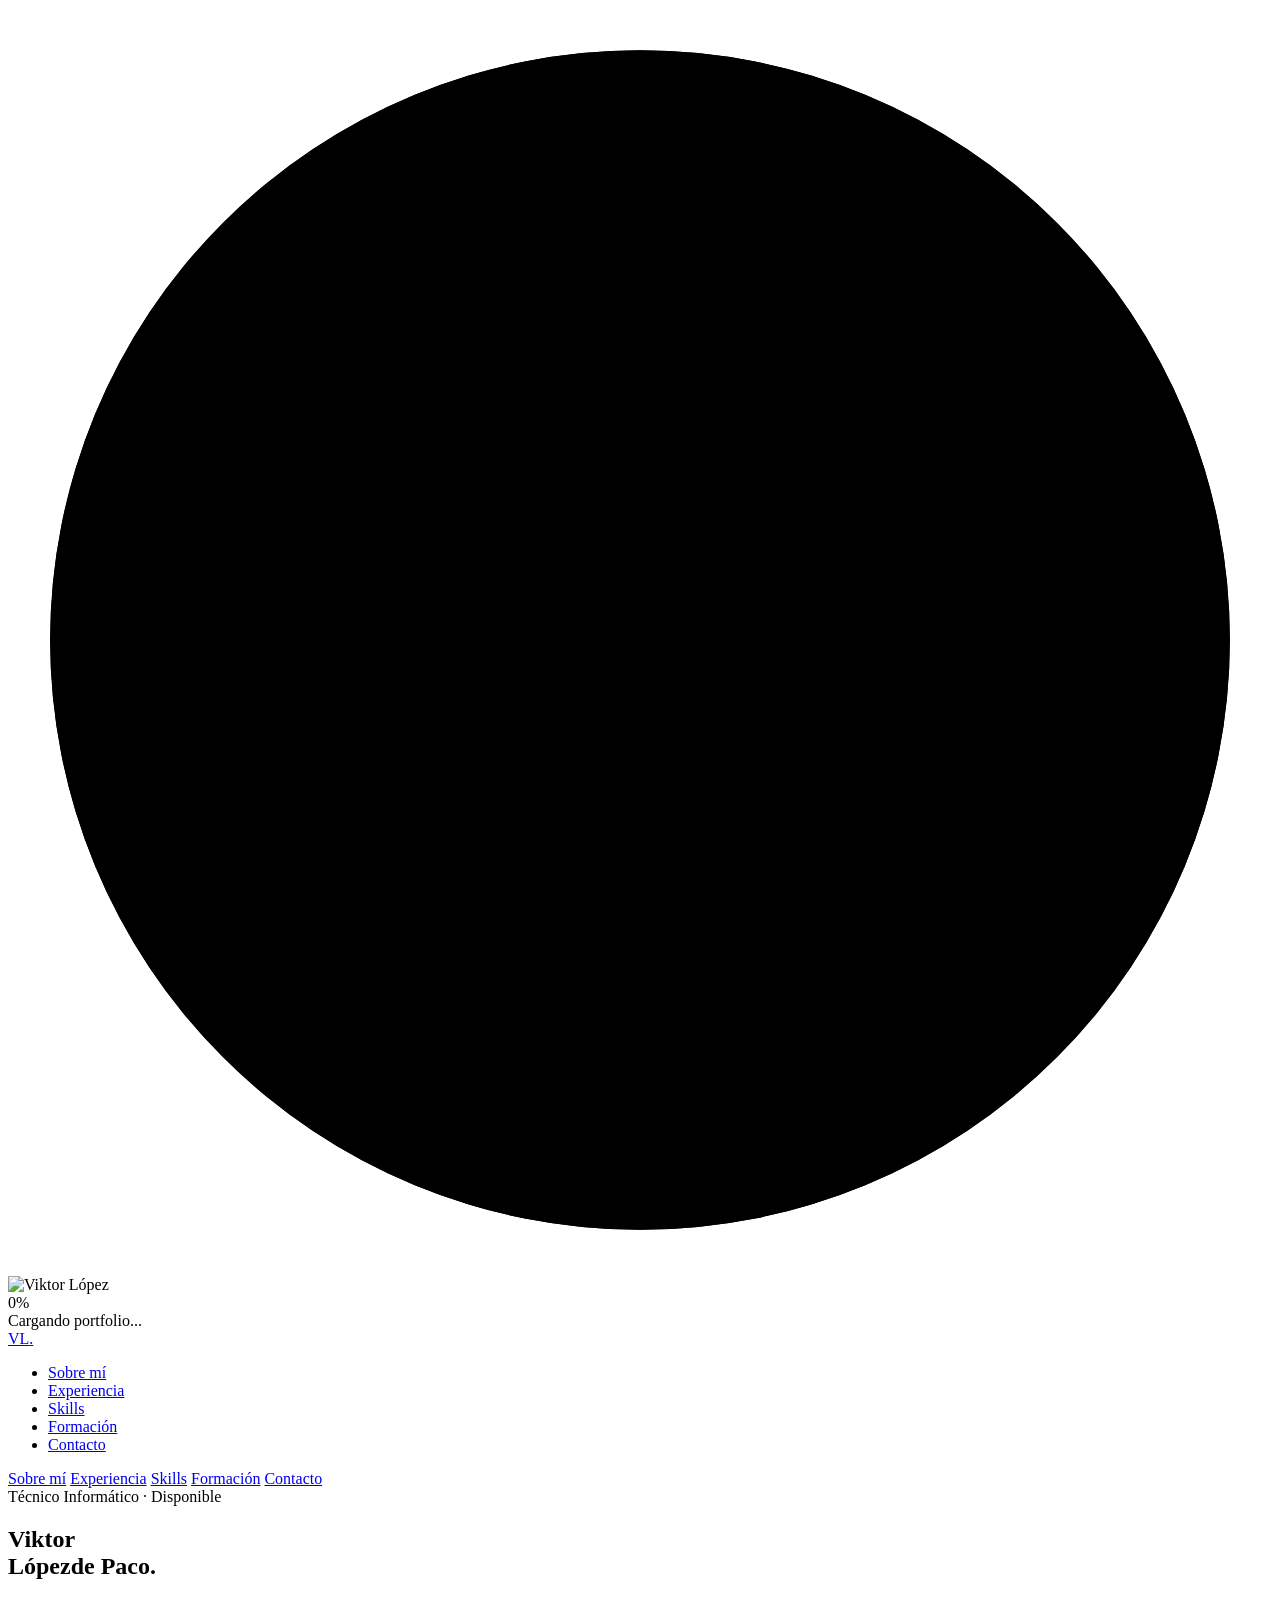
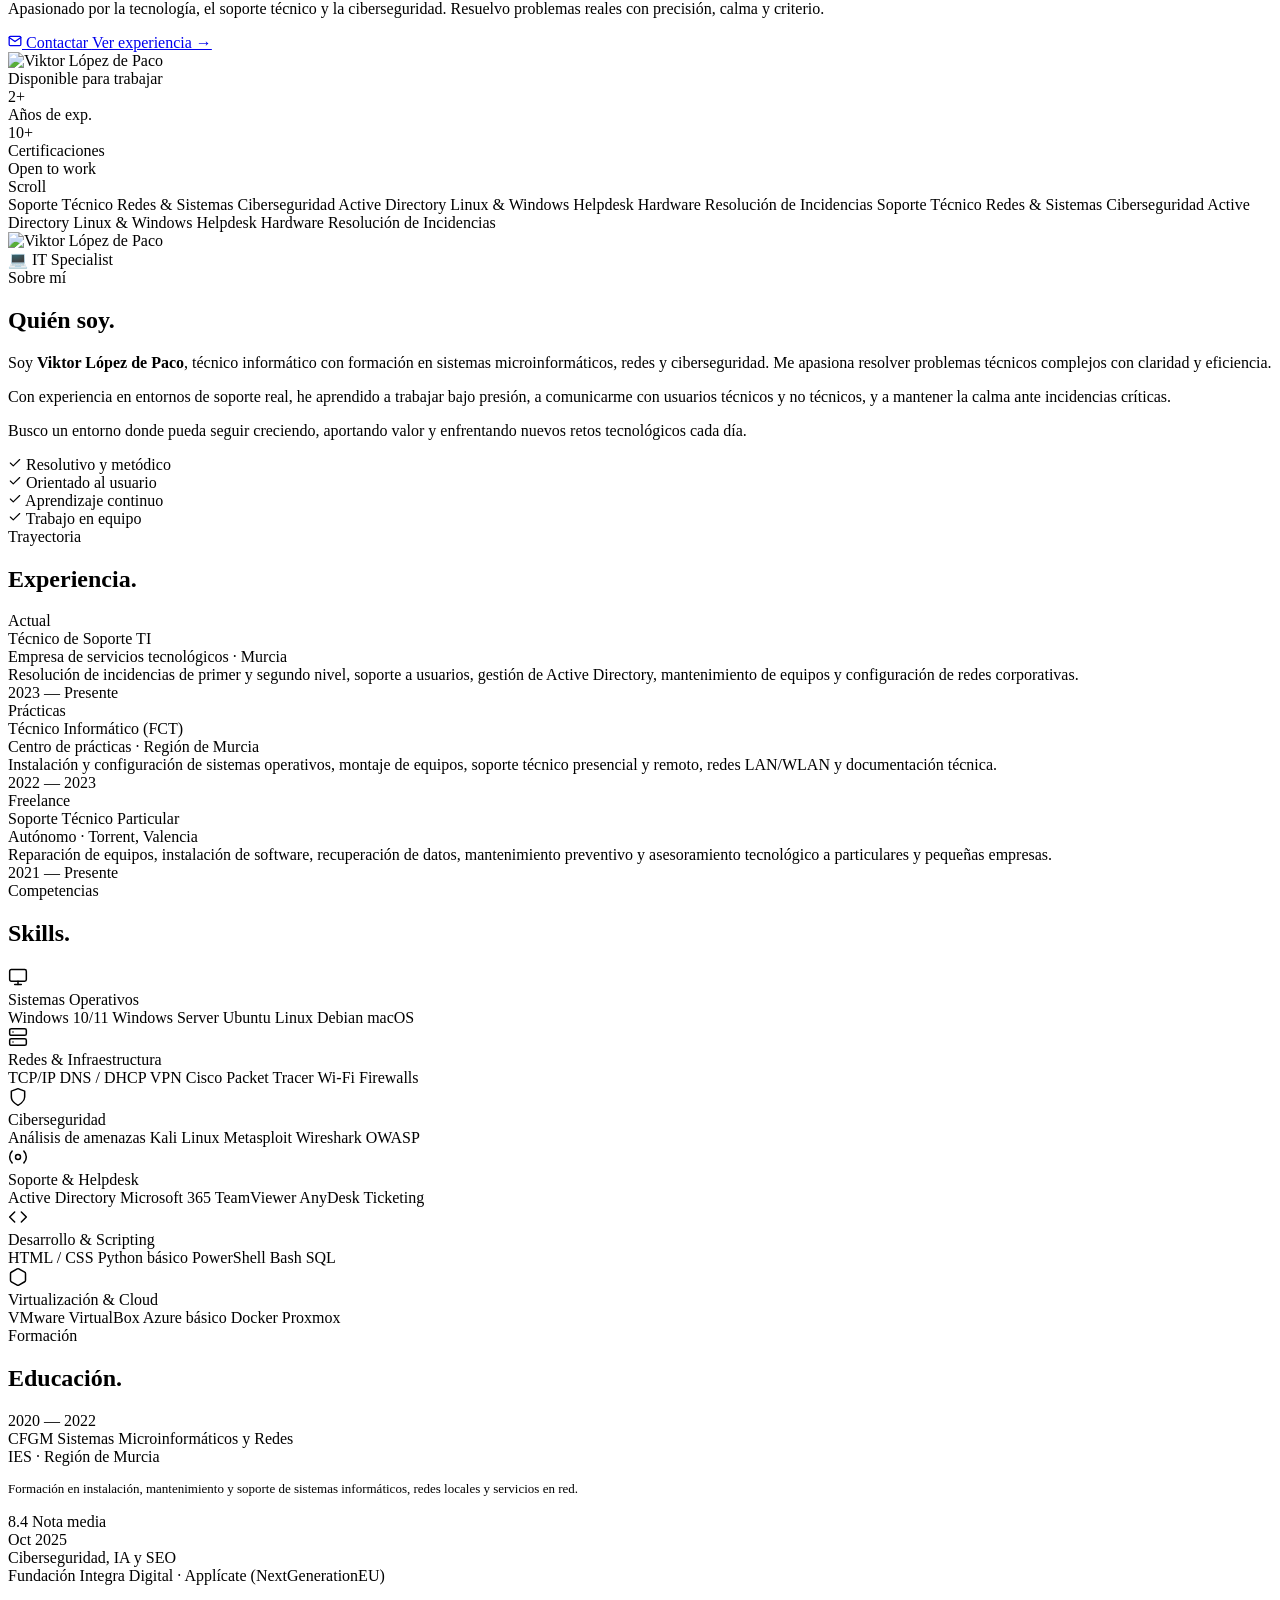
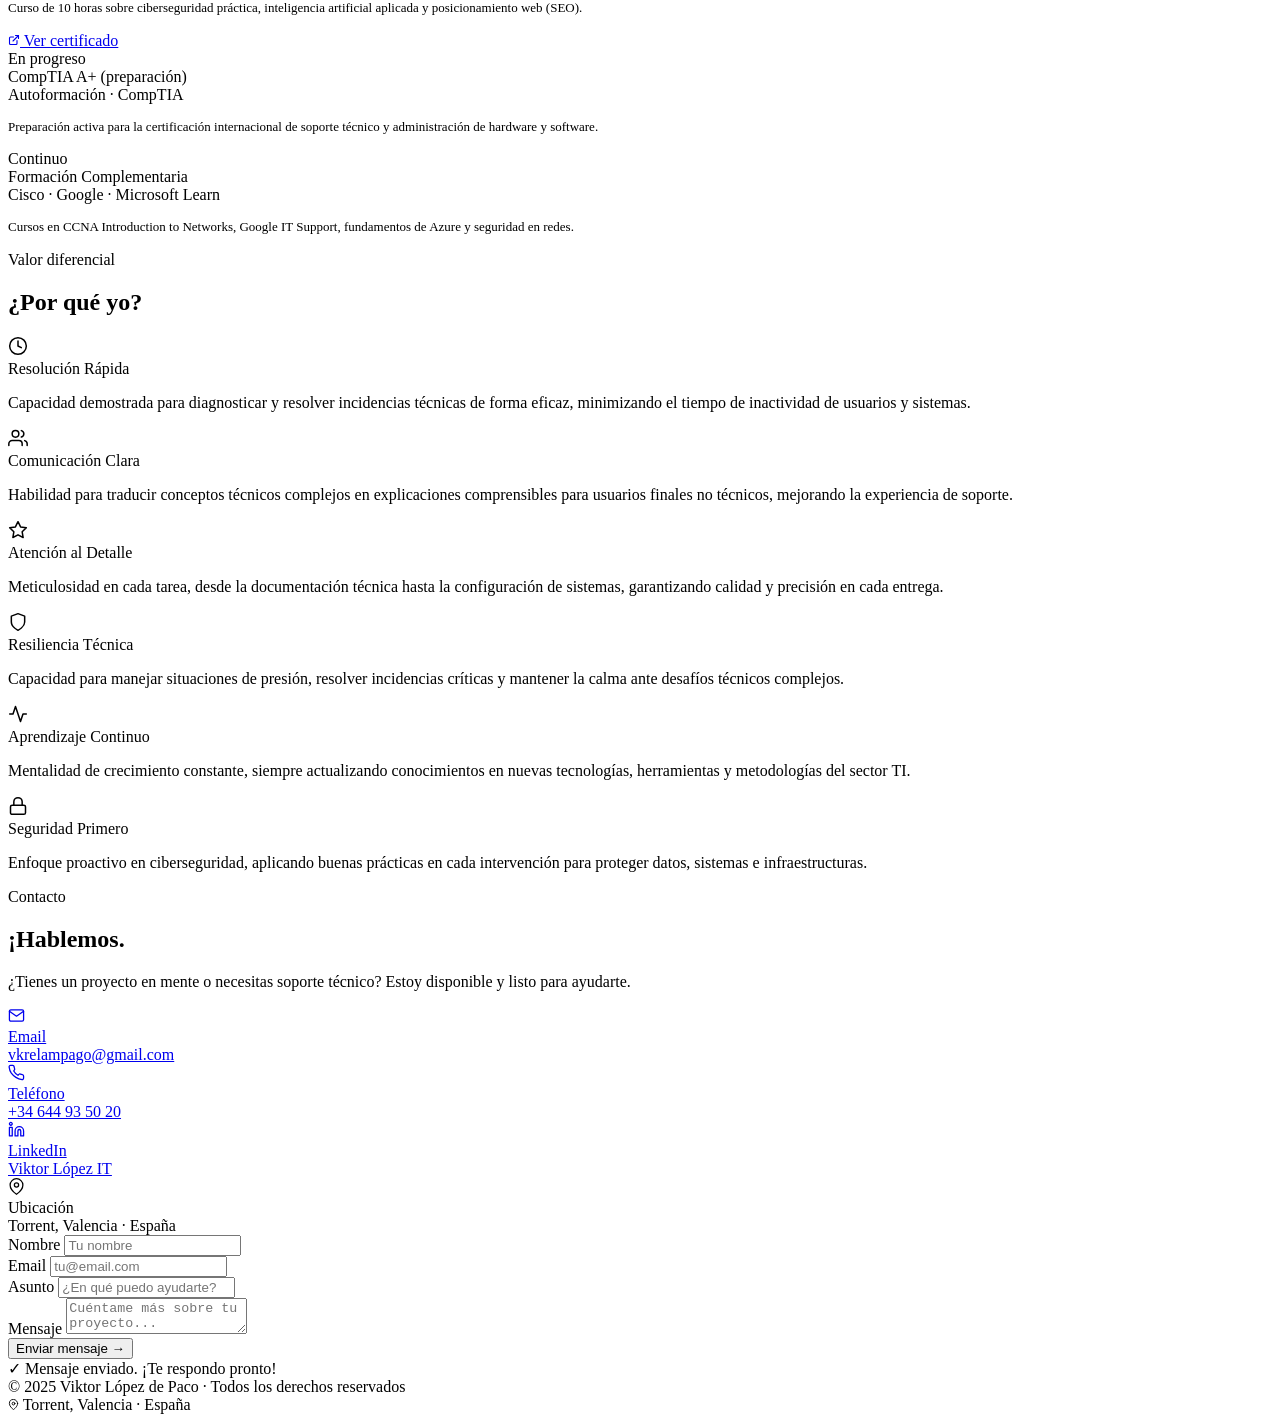
==== commit ec57410a: "Update index.html" ====
--- a/index.html
+++ b/index.html
@@ -3,1226 +3,46 @@
 <head>
 <meta charset="UTF-8" />
 <meta name="viewport" content="width=device-width, initial-scale=1.0" />
+<meta name="description" content="Viktor López de Paco — Técnico Informático especializado en soporte técnico, redes y ciberseguridad." />
 <title>Viktor López de Paco — Técnico Informático</title>
 <link rel="preconnect" href="https://fonts.googleapis.com" />
 <link rel="preconnect" href="https://fonts.gstatic.com" crossorigin />
 <link href="https://fonts.googleapis.com/css2?family=Syne:wght@400;600;700;800&family=DM+Mono:wght@300;400;500&family=DM+Sans:ital,wght@0,300;0,400;0,500;1,300&display=swap" rel="stylesheet" />
-<style>
-  :root {
-    --bg: #0a0a0f;
-    --surface: #111118;
-    --surface2: #1a1a24;
-    --accent: #7fffb2;
-    --accent2: #5be6ff;
-    --accent3: #ff6b6b;
-    --text: #e8e8f0;
-    --muted: #6b6b80;
-    --border: rgba(255,255,255,0.07);
-    --card-radius: 20px;
-  }
-
-  *, *::before, *::after { margin: 0; padding: 0; box-sizing: border-box; }
-
-  html { scroll-behavior: smooth; }
-
-  body {
-    background: var(--bg);
-    color: var(--text);
-    font-family: 'DM Sans', sans-serif;
-    font-weight: 300;
-    overflow-x: hidden;
-    cursor: none;
-  }
-
-  /* CURSOR */
-  #cursor {
-    position: fixed;
-    width: 12px; height: 12px;
-    background: var(--accent);
-    border-radius: 50%;
-    pointer-events: none;
-    z-index: 9999;
-    transition: transform 0.15s ease, opacity 0.2s;
-    mix-blend-mode: difference;
-  }
-  #cursor-ring {
-    position: fixed;
-    width: 40px; height: 40px;
-    border: 1.5px solid var(--accent);
-    border-radius: 50%;
-    pointer-events: none;
-    z-index: 9998;
-    transition: transform 0.35s cubic-bezier(0.25,0.46,0.45,0.94), width 0.3s, height 0.3s, opacity 0.2s;
-    opacity: 0.5;
-  }
-  body:hover #cursor { opacity: 1; }
-
-  /* NAV */
-  nav {
-    position: fixed;
-    top: 0; left: 0; right: 0;
-    z-index: 100;
-    display: flex;
-    align-items: center;
-    justify-content: space-between;
-    padding: 24px 48px;
-    background: linear-gradient(to bottom, rgba(10,10,15,0.95), transparent);
-    backdrop-filter: blur(0px);
-  }
-  .nav-logo {
-    font-family: 'Syne', sans-serif;
-    font-weight: 800;
-    font-size: 18px;
-    letter-spacing: -0.5px;
-    color: var(--text);
-    text-decoration: none;
-  }
-  .nav-logo span { color: var(--accent); }
-  .nav-links {
-    display: flex;
-    gap: 36px;
-    list-style: none;
-  }
-  .nav-links a {
-    font-family: 'DM Mono', monospace;
-    font-size: 11px;
-    letter-spacing: 0.12em;
-    text-transform: uppercase;
-    color: var(--muted);
-    text-decoration: none;
-    transition: color 0.2s;
-  }
-  .nav-links a:hover { color: var(--accent); }
-
-  /* NOISE OVERLAY */
-  body::before {
-    content: '';
-    position: fixed;
-    inset: 0;
-    background-image: url("data:image/svg+xml,%3Csvg viewBox='0 0 256 256' xmlns='http://www.w3.org/2000/svg'%3E%3Cfilter id='noise'%3E%3CfeTurbulence type='fractalNoise' baseFrequency='0.9' numOctaves='4' stitchTiles='stitch'/%3E%3C/filter%3E%3Crect width='100%25' height='100%25' filter='url(%23noise)' opacity='0.04'/%3E%3C/svg%3E");
-    pointer-events: none;
-    z-index: 200;
-    opacity: 0.35;
-  }
-
-  /* HERO */
-  #hero {
-    min-height: 100vh;
-    display: grid;
-    grid-template-columns: 1fr 1fr;
-    align-items: center;
-    padding: 120px 48px 80px;
-    position: relative;
-    overflow: hidden;
-  }
-  .hero-glow {
-    position: absolute;
-    width: 600px; height: 600px;
-    background: radial-gradient(circle, rgba(127,255,178,0.08) 0%, transparent 70%);
-    top: 50%; left: 50%;
-    transform: translate(-50%, -50%);
-    pointer-events: none;
-  }
-  .hero-tag {
-    font-family: 'DM Mono', monospace;
-    font-size: 11px;
-    letter-spacing: 0.2em;
-    text-transform: uppercase;
-    color: var(--accent);
-    margin-bottom: 24px;
-    display: flex;
-    align-items: center;
-    gap: 10px;
-    opacity: 0;
-    animation: fadeUp 0.8s forwards 0.2s;
-  }
-  .hero-tag::before {
-    content: '';
-    width: 32px; height: 1px;
-    background: var(--accent);
-  }
-  .hero-name {
-    font-family: 'Syne', sans-serif;
-    font-weight: 800;
-    font-size: clamp(52px, 6vw, 88px);
-    line-height: 0.95;
-    letter-spacing: -3px;
-    margin-bottom: 24px;
-    opacity: 0;
-    animation: fadeUp 0.8s forwards 0.4s;
-  }
-  .hero-name .accent { color: var(--accent); }
-  .hero-desc {
-    font-size: 16px;
-    line-height: 1.7;
-    color: var(--muted);
-    max-width: 440px;
-    margin-bottom: 40px;
-    opacity: 0;
-    animation: fadeUp 0.8s forwards 0.6s;
-  }
-  .hero-ctas {
-    display: flex;
-    gap: 16px;
-    opacity: 0;
-    animation: fadeUp 0.8s forwards 0.8s;
-  }
-  .btn-primary {
-    padding: 14px 28px;
-    background: var(--accent);
-    color: #0a0a0f;
-    font-family: 'Syne', sans-serif;
-    font-weight: 700;
-    font-size: 13px;
-    letter-spacing: 0.05em;
-    border: none;
-    border-radius: 100px;
-    cursor: none;
-    text-decoration: none;
-    transition: transform 0.2s, box-shadow 0.2s;
-  }
-  .btn-primary:hover { transform: translateY(-2px); box-shadow: 0 12px 40px rgba(127,255,178,0.3); }
-  .btn-outline {
-    padding: 14px 28px;
-    background: transparent;
-    color: var(--text);
-    font-family: 'Syne', sans-serif;
-    font-weight: 600;
-    font-size: 13px;
-    letter-spacing: 0.05em;
-    border: 1px solid var(--border);
-    border-radius: 100px;
-    cursor: none;
-    text-decoration: none;
-    transition: border-color 0.2s, background 0.2s;
-  }
-  .btn-outline:hover { border-color: var(--accent); background: rgba(127,255,178,0.05); }
-
-  /* HERO STATS */
-  .hero-stats {
-    display: flex;
-    flex-direction: column;
-    align-items: flex-end;
-    gap: 32px;
-    opacity: 0;
-    animation: fadeLeft 0.8s forwards 0.6s;
-  }
-  .stat-card {
-    background: var(--surface);
-    border: 1px solid var(--border);
-    border-radius: var(--card-radius);
-    padding: 28px 36px;
-    text-align: center;
-    min-width: 180px;
-    position: relative;
-    overflow: hidden;
-    transition: transform 0.3s, border-color 0.3s;
-  }
-  .stat-card::before {
-    content: '';
-    position: absolute;
-    top: 0; left: 0; right: 0;
-    height: 2px;
-    background: linear-gradient(90deg, var(--accent), var(--accent2));
-    opacity: 0;
-    transition: opacity 0.3s;
-  }
-  .stat-card:hover { transform: translateY(-4px); border-color: rgba(127,255,178,0.2); }
-  .stat-card:hover::before { opacity: 1; }
-  .stat-number {
-    font-family: 'Syne', sans-serif;
-    font-weight: 800;
-    font-size: 42px;
-    line-height: 1;
-    color: var(--accent);
-    letter-spacing: -2px;
-  }
-  .stat-label {
-    font-family: 'DM Mono', monospace;
-    font-size: 10px;
-    letter-spacing: 0.15em;
-    text-transform: uppercase;
-    color: var(--muted);
-    margin-top: 6px;
-  }
-  .availability-badge {
-    display: flex;
-    align-items: center;
-    gap: 8px;
-    background: rgba(127,255,178,0.08);
-    border: 1px solid rgba(127,255,178,0.2);
-    border-radius: 100px;
-    padding: 8px 18px;
-    font-family: 'DM Mono', monospace;
-    font-size: 11px;
-    letter-spacing: 0.1em;
-    color: var(--accent);
-  }
-  .dot-pulse {
-    width: 8px; height: 8px;
-    background: var(--accent);
-    border-radius: 50%;
-    animation: pulse 2s infinite;
-  }
-
-  /* SCROLL INDICATOR */
-  .scroll-hint {
-    position: absolute;
-    bottom: 40px;
-    left: 50%;
-    transform: translateX(-50%);
-    display: flex;
-    flex-direction: column;
-    align-items: center;
-    gap: 8px;
-    opacity: 0;
-    animation: fadeUp 0.8s forwards 1.2s;
-  }
-  .scroll-hint span {
-    font-family: 'DM Mono', monospace;
-    font-size: 10px;
-    letter-spacing: 0.2em;
-    text-transform: uppercase;
-    color: var(--muted);
-  }
-  .scroll-line {
-    width: 1px;
-    height: 40px;
-    background: linear-gradient(to bottom, var(--muted), transparent);
-    animation: scrollDown 2s infinite;
-  }
-
-  /* SECTION BASE */
-  section {
-    padding: 120px 48px;
-  }
-  .section-tag {
-    font-family: 'DM Mono', monospace;
-    font-size: 10px;
-    letter-spacing: 0.25em;
-    text-transform: uppercase;
-    color: var(--accent);
-    margin-bottom: 16px;
-    display: flex;
-    align-items: center;
-    gap: 10px;
-  }
-  .section-tag::before {
-    content: '';
-    width: 24px; height: 1px;
-    background: var(--accent);
-  }
-  .section-title {
-    font-family: 'Syne', sans-serif;
-    font-weight: 800;
-    font-size: clamp(36px, 4vw, 56px);
-    letter-spacing: -2px;
-    line-height: 1;
-    margin-bottom: 64px;
-  }
-
-  /* ABOUT */
-  #about { background: var(--surface); }
-  .about-grid {
-    display: grid;
-    grid-template-columns: 1fr 1.2fr;
-    gap: 80px;
-    align-items: center;
-  }
-  .about-photo-wrap {
-    position: relative;
-  }
-  .about-photo {
-    width: 100%;
-    max-width: 380px;
-    aspect-ratio: 3/4;
-    object-fit: cover;
-    border-radius: var(--card-radius);
-    filter: grayscale(20%);
-    transition: filter 0.4s;
-  }
-  .about-photo:hover { filter: grayscale(0%); }
-  .photo-frame {
-    position: absolute;
-    inset: -12px;
-    border: 1px solid rgba(127,255,178,0.15);
-    border-radius: calc(var(--card-radius) + 12px);
-    pointer-events: none;
-  }
-  .photo-tag {
-    position: absolute;
-    bottom: -16px;
-    right: -16px;
-    background: var(--accent);
-    color: #0a0a0f;
-    font-family: 'Syne', sans-serif;
-    font-weight: 700;
-    font-size: 12px;
-    padding: 10px 18px;
-    border-radius: 100px;
-    display: flex;
-    align-items: center;
-    gap: 6px;
-  }
-  .about-text p {
-    font-size: 16px;
-    line-height: 1.75;
-    color: rgba(232,232,240,0.75);
-    margin-bottom: 20px;
-  }
-  .about-text p strong { color: var(--text); font-weight: 500; }
-  .traits-grid {
-    display: grid;
-    grid-template-columns: 1fr 1fr;
-    gap: 12px;
-    margin-top: 36px;
-  }
-  .trait {
-    background: var(--surface2);
-    border: 1px solid var(--border);
-    border-radius: 12px;
-    padding: 14px 18px;
-    font-size: 13px;
-    color: var(--muted);
-    display: flex;
-    align-items: center;
-    gap: 10px;
-    transition: border-color 0.2s, color 0.2s;
-  }
-  .trait:hover { border-color: rgba(127,255,178,0.25); color: var(--text); }
-  .trait svg { flex-shrink: 0; color: var(--accent); opacity: 0.8; }
-
-  /* EXPERIENCE */
-  #experience { background: var(--bg); }
-  .exp-list { display: flex; flex-direction: column; gap: 2px; }
-  .exp-item {
-    background: var(--surface);
-    border: 1px solid var(--border);
-    border-radius: var(--card-radius);
-    padding: 40px 48px;
-    display: grid;
-    grid-template-columns: 1fr auto;
-    gap: 24px;
-    transition: border-color 0.3s, transform 0.3s;
-    cursor: default;
-    position: relative;
-    overflow: hidden;
-  }
-  .exp-item::after {
-    content: '';
-    position: absolute;
-    left: 0; top: 0; bottom: 0;
-    width: 3px;
-    background: linear-gradient(to bottom, var(--accent), var(--accent2));
-    opacity: 0;
-    transition: opacity 0.3s;
-  }
-  .exp-item:hover { border-color: rgba(127,255,178,0.2); transform: translateX(6px); }
-  .exp-item:hover::after { opacity: 1; }
-  .exp-role {
-    font-family: 'Syne', sans-serif;
-    font-weight: 700;
-    font-size: 20px;
-    letter-spacing: -0.5px;
-    margin-bottom: 6px;
-  }
-  .exp-company {
-    font-family: 'DM Mono', monospace;
-    font-size: 12px;
-    letter-spacing: 0.1em;
-    color: var(--accent);
-    margin-bottom: 16px;
-  }
-  .exp-desc {
-    font-size: 14px;
-    line-height: 1.7;
-    color: var(--muted);
-    max-width: 640px;
-  }
-  .exp-date {
-    font-family: 'DM Mono', monospace;
-    font-size: 11px;
-    letter-spacing: 0.1em;
-    color: var(--muted);
-    white-space: nowrap;
-    align-self: start;
-    padding-top: 4px;
-  }
-  .exp-badge {
-    display: inline-block;
-    background: rgba(127,255,178,0.1);
-    color: var(--accent);
-    font-family: 'DM Mono', monospace;
-    font-size: 10px;
-    letter-spacing: 0.1em;
-    padding: 4px 10px;
-    border-radius: 100px;
-    margin-bottom: 10px;
-  }
-
-  /* SKILLS */
-  #skills { background: var(--surface); }
-  .skills-grid {
-    display: grid;
-    grid-template-columns: repeat(3, 1fr);
-    gap: 20px;
-  }
-  .skill-card {
-    background: var(--bg);
-    border: 1px solid var(--border);
-    border-radius: var(--card-radius);
-    padding: 32px;
-    transition: transform 0.3s, border-color 0.3s, box-shadow 0.3s;
-    position: relative;
-    overflow: hidden;
-  }
-  .skill-card::before {
-    content: '';
-    position: absolute;
-    top: 0; left: 0; right: 0;
-    height: 1px;
-    background: linear-gradient(90deg, transparent, var(--accent), transparent);
-    opacity: 0;
-    transition: opacity 0.3s;
-  }
-  .skill-card:hover {
-    transform: translateY(-6px);
-    border-color: rgba(127,255,178,0.2);
-    box-shadow: 0 24px 60px rgba(0,0,0,0.4);
-  }
-  .skill-card:hover::before { opacity: 1; }
-  .skill-icon {
-    width: 44px; height: 44px;
-    background: rgba(127,255,178,0.07);
-    border-radius: 10px;
-    display: flex;
-    align-items: center;
-    justify-content: center;
-    margin-bottom: 16px;
-    color: var(--accent);
-  }
-  .skill-cat {
-    font-family: 'Syne', sans-serif;
-    font-weight: 700;
-    font-size: 15px;
-    letter-spacing: -0.3px;
-    margin-bottom: 16px;
-    color: var(--text);
-  }
-  .skill-tags {
-    display: flex;
-    flex-wrap: wrap;
-    gap: 6px;
-  }
-  .skill-tag {
-    background: var(--surface2);
-    color: var(--muted);
-    font-family: 'DM Mono', monospace;
-    font-size: 11px;
-    padding: 5px 10px;
-    border-radius: 6px;
-    border: 1px solid var(--border);
-    transition: color 0.2s, border-color 0.2s, background 0.2s;
-  }
-  .skill-card:hover .skill-tag {
-    color: var(--text);
-    border-color: rgba(127,255,178,0.15);
-  }
-
-  /* EDUCATION */
-  #education { background: var(--bg); }
-  .edu-grid { display: grid; grid-template-columns: 1fr 1fr; gap: 24px; }
-  .edu-card {
-    background: var(--surface);
-    border: 1px solid var(--border);
-    border-radius: var(--card-radius);
-    padding: 40px;
-    position: relative;
-    overflow: hidden;
-    transition: transform 0.3s, border-color 0.3s;
-  }
-  .edu-card:hover { transform: translateY(-4px); border-color: rgba(127,255,178,0.2); }
-  .edu-year {
-    font-family: 'DM Mono', monospace;
-    font-size: 11px;
-    letter-spacing: 0.15em;
-    color: var(--accent);
-    margin-bottom: 16px;
-  }
-  .edu-degree {
-    font-family: 'Syne', sans-serif;
-    font-weight: 700;
-    font-size: 18px;
-    letter-spacing: -0.5px;
-    margin-bottom: 8px;
-  }
-  .edu-school {
-    font-size: 13px;
-    color: var(--muted);
-    line-height: 1.5;
-    margin-bottom: 16px;
-  }
-  .edu-accent {
-    position: absolute;
-    bottom: 0; right: 0;
-    width: 80px; height: 80px;
-    background: radial-gradient(circle, rgba(127,255,178,0.08) 0%, transparent 70%);
-    border-radius: 50%;
-  }
-  .nota-badge {
-    display: inline-flex;
-    align-items: center;
-    gap: 6px;
-    background: rgba(127,255,178,0.08);
-    border: 1px solid rgba(127,255,178,0.2);
-    color: var(--accent);
-    font-family: 'Syne', sans-serif;
-    font-weight: 700;
-    font-size: 22px;
-    padding: 10px 18px;
-    border-radius: 12px;
-    margin-top: 16px;
-  }
-  .nota-badge .nota-label {
-    font-family: 'DM Mono', monospace;
-    font-size: 10px;
-    font-weight: 400;
-    letter-spacing: 0.1em;
-    color: var(--muted);
-  }
-
-  /* CERTIFICATE BUTTON */
-  .cert-btn {
-    display: inline-flex;
-    align-items: center;
-    gap: 8px;
-    background: transparent;
-    border: 1px solid rgba(127,255,178,0.25);
-    color: var(--accent);
-    font-family: 'DM Mono', monospace;
-    font-size: 11px;
-    letter-spacing: 0.1em;
-    text-transform: uppercase;
-    padding: 8px 16px;
-    border-radius: 8px;
-    cursor: pointer;
-    transition: background 0.2s, border-color 0.3s, transform 0.2s;
-    margin-top: 8px;
-  }
-  .cert-btn:hover {
-    background: rgba(127,255,178,0.07);
-    border-color: rgba(127,255,178,0.5);
-    transform: translateY(-1px);
-  }
-  .cert-btn svg { flex-shrink: 0; }
-
-  /* CERTIFICATE MODAL */
-  .cert-modal-overlay {
-    display: none;
-    position: fixed;
-    inset: 0;
-    background: rgba(0,0,0,0.85);
-    z-index: 1000;
-    align-items: center;
-    justify-content: center;
-    backdrop-filter: blur(8px);
-    padding: 24px;
-  }
-  .cert-modal-overlay.open { display: flex; }
-  .cert-modal {
-    background: var(--surface);
-    border: 1px solid rgba(127,255,178,0.15);
-    border-radius: var(--card-radius);
-    max-width: 900px;
-    width: 100%;
-    position: relative;
-    overflow: hidden;
-    animation: fadeUp 0.3s ease;
-  }
-  .cert-modal-header {
-    display: flex;
-    align-items: center;
-    justify-content: space-between;
-    padding: 20px 28px;
-    border-bottom: 1px solid var(--border);
-  }
-  .cert-modal-title {
-    font-family: 'Syne', sans-serif;
-    font-weight: 700;
-    font-size: 15px;
-    letter-spacing: -0.3px;
-    color: var(--text);
-  }
-  .cert-modal-close {
-    width: 36px; height: 36px;
-    background: var(--surface2);
-    border: 1px solid var(--border);
-    border-radius: 8px;
-    display: flex;
-    align-items: center;
-    justify-content: center;
-    cursor: pointer;
-    color: var(--muted);
-    transition: color 0.2s, border-color 0.2s;
-  }
-  .cert-modal-close:hover { color: var(--text); border-color: rgba(127,255,178,0.3); }
-  .cert-modal-body {
-    padding: 28px;
-  }
-  .cert-modal-body iframe {
-    width: 100%;
-    height: 560px;
-    border: none;
-    border-radius: 10px;
-    background: white;
-  }
-  .cert-meta {
-    display: flex;
-    gap: 24px;
-    margin-top: 20px;
-    padding-top: 20px;
-    border-top: 1px solid var(--border);
-  }
-  .cert-meta-item {
-    display: flex;
-    flex-direction: column;
-    gap: 4px;
-  }
-  .cert-meta-label {
-    font-family: 'DM Mono', monospace;
-    font-size: 10px;
-    letter-spacing: 0.15em;
-    text-transform: uppercase;
-    color: var(--muted);
-  }
-  .cert-meta-value {
-    font-family: 'Syne', sans-serif;
-    font-weight: 600;
-    font-size: 13px;
-    color: var(--accent);
-  }
-
-  /* WHY ME */
-  #whyme { background: var(--surface); }
-  .why-grid {
-    display: grid;
-    grid-template-columns: repeat(3, 1fr);
-    gap: 20px;
-  }
-  .why-card {
-    background: var(--bg);
-    border: 1px solid var(--border);
-    border-radius: var(--card-radius);
-    padding: 36px 32px;
-    transition: transform 0.3s, border-color 0.3s;
-  }
-  .why-card:hover { transform: translateY(-6px); border-color: rgba(127,255,178,0.25); }
-  .why-icon {
-    width: 48px; height: 48px;
-    background: rgba(127,255,178,0.07);
-    border-radius: 12px;
-    display: flex;
-    align-items: center;
-    justify-content: center;
-    margin-bottom: 20px;
-    color: var(--accent);
-  }
-  .why-title {
-    font-family: 'Syne', sans-serif;
-    font-weight: 700;
-    font-size: 16px;
-    letter-spacing: -0.3px;
-    margin-bottom: 10px;
-  }
-  .why-text {
-    font-size: 14px;
-    line-height: 1.7;
-    color: var(--muted);
-  }
-
-  /* CONTACT */
-  #contact { background: var(--bg); }
-  .contact-grid {
-    display: grid;
-    grid-template-columns: 1fr 1fr;
-    gap: 80px;
-    align-items: start;
-  }
-  .contact-big {
-    font-family: 'Syne', sans-serif;
-    font-weight: 800;
-    font-size: clamp(42px, 5vw, 72px);
-    letter-spacing: -3px;
-    line-height: 1;
-    margin-bottom: 32px;
-  }
-  .contact-big span { color: var(--accent); }
-  .contact-sub {
-    font-size: 16px;
-    line-height: 1.7;
-    color: var(--muted);
-    margin-bottom: 48px;
-  }
-  .contact-links { display: flex; flex-direction: column; gap: 16px; }
-  .contact-link {
-    display: flex;
-    align-items: center;
-    gap: 16px;
-    padding: 20px 24px;
-    background: var(--surface);
-    border: 1px solid var(--border);
-    border-radius: 14px;
-    text-decoration: none;
-    transition: border-color 0.2s, transform 0.2s;
-  }
-  .contact-link:hover { border-color: rgba(127,255,178,0.3); transform: translateX(6px); }
-  .contact-link-icon {
-    width: 44px; height: 44px;
-    background: rgba(127,255,178,0.08);
-    border-radius: 10px;
-    display: flex;
-    align-items: center;
-    justify-content: center;
-    color: var(--accent);
-    flex-shrink: 0;
-  }
-  .contact-link-info {}
-  .contact-link-label {
-    font-family: 'DM Mono', monospace;
-    font-size: 10px;
-    letter-spacing: 0.15em;
-    text-transform: uppercase;
-    color: var(--muted);
-    margin-bottom: 2px;
-  }
-  .contact-link-value {
-    font-size: 14px;
-    color: var(--text);
-    font-weight: 400;
-  }
-
-  /* FORM */
-  .contact-form { display: flex; flex-direction: column; gap: 16px; }
-  .form-row { display: grid; grid-template-columns: 1fr 1fr; gap: 16px; }
-  .form-group { display: flex; flex-direction: column; gap: 8px; }
-  .form-label {
-    font-family: 'DM Mono', monospace;
-    font-size: 10px;
-    letter-spacing: 0.15em;
-    text-transform: uppercase;
-    color: var(--muted);
-  }
-  .form-input, .form-textarea {
-    background: var(--surface);
-    border: 1px solid var(--border);
-    border-radius: 12px;
-    padding: 14px 18px;
-    color: var(--text);
-    font-family: 'DM Sans', sans-serif;
-    font-size: 14px;
-    font-weight: 300;
-    outline: none;
-    transition: border-color 0.2s, box-shadow 0.2s;
-    resize: none;
-  }
-  .form-input::placeholder, .form-textarea::placeholder { color: var(--muted); }
-  .form-input:focus, .form-textarea:focus {
-    border-color: rgba(127,255,178,0.4);
-    box-shadow: 0 0 0 3px rgba(127,255,178,0.06);
-  }
-  .form-textarea { min-height: 120px; }
-  .form-submit {
-    padding: 16px 32px;
-    background: var(--accent);
-    color: #0a0a0f;
-    font-family: 'Syne', sans-serif;
-    font-weight: 700;
-    font-size: 14px;
-    letter-spacing: 0.05em;
-    border: none;
-    border-radius: 100px;
-    cursor: none;
-    transition: transform 0.2s, box-shadow 0.2s;
-    align-self: flex-start;
-  }
-  .form-submit:hover { transform: translateY(-2px); box-shadow: 0 12px 40px rgba(127,255,178,0.3); }
-  .form-success {
-    display: none;
-    padding: 16px 20px;
-    background: rgba(127,255,178,0.1);
-    border: 1px solid rgba(127,255,178,0.3);
-    border-radius: 12px;
-    color: var(--accent);
-    font-family: 'DM Mono', monospace;
-    font-size: 13px;
-    text-align: center;
-  }
-
-  /* FOOTER */
-  footer {
-    padding: 40px 48px;
-    border-top: 1px solid var(--border);
-    display: flex;
-    align-items: center;
-    justify-content: space-between;
-  }
-  .footer-copy {
-    font-family: 'DM Mono', monospace;
-    font-size: 11px;
-    letter-spacing: 0.1em;
-    color: var(--muted);
-  }
-  .footer-loc {
-    display: flex;
-    align-items: center;
-    gap: 6px;
-    font-family: 'DM Mono', monospace;
-    font-size: 11px;
-    letter-spacing: 0.1em;
-    color: var(--muted);
-  }
-
-  /* ANIMATIONS */
-  @keyframes fadeUp {
-    from { opacity: 0; transform: translateY(24px); }
-    to { opacity: 1; transform: translateY(0); }
-  }
-  @keyframes fadeLeft {
-    from { opacity: 0; transform: translateX(24px); }
-    to { opacity: 1; transform: translateX(0); }
-  }
-  @keyframes pulse {
-    0%, 100% { opacity: 1; transform: scale(1); }
-    50% { opacity: 0.4; transform: scale(0.7); }
-  }
-  @keyframes scrollDown {
-    0% { opacity: 0; transform: scaleY(0); transform-origin: top; }
-    50% { opacity: 1; transform: scaleY(1); transform-origin: top; }
-    100% { opacity: 0; transform: scaleY(1); transform-origin: bottom; }
-  }
-
-  /* REVEAL */
-  .reveal {
-    opacity: 0;
-    transform: translateY(32px);
-    transition: opacity 0.7s cubic-bezier(0.25,0.46,0.45,0.94), transform 0.7s cubic-bezier(0.25,0.46,0.45,0.94);
-  }
-  .reveal.visible { opacity: 1; transform: translateY(0); }
-  .reveal-delay-1 { transition-delay: 0.1s; }
-  .reveal-delay-2 { transition-delay: 0.2s; }
-  .reveal-delay-3 { transition-delay: 0.3s; }
-  .reveal-delay-4 { transition-delay: 0.4s; }
-  .reveal-delay-5 { transition-delay: 0.5s; }
-
-  /* MARQUEE */
-  .marquee-wrap {
-    overflow: hidden;
-    padding: 32px 0;
-    border-top: 1px solid var(--border);
-    border-bottom: 1px solid var(--border);
-    background: var(--surface2);
-    margin: 0 -48px;
-  }
-  .marquee-track {
-    display: flex;
-    gap: 48px;
-    animation: marquee 20s linear infinite;
-    width: max-content;
-  }
-  .marquee-item {
-    font-family: 'Syne', sans-serif;
-    font-weight: 700;
-    font-size: 13px;
-    letter-spacing: 0.15em;
-    text-transform: uppercase;
-    color: var(--muted);
-    white-space: nowrap;
-    display: flex;
-    align-items: center;
-    gap: 24px;
-  }
-  .marquee-item::after {
-    content: '◆';
-    font-size: 8px;
-    color: var(--accent);
-  }
-  @keyframes marquee {
-    from { transform: translateX(0); }
-    to { transform: translateX(-50%); }
-  }
-
-  /* PRELOADER */
-  #preloader {
-    position: fixed;
-    inset: 0;
-    background: #0a0a0f;
-    z-index: 99999;
-    display: flex;
-    flex-direction: column;
-    align-items: center;
-    justify-content: center;
-    gap: 28px;
-    transition: opacity 0.7s ease, visibility 0.7s ease;
-  }
-  #preloader.hidden {
-    opacity: 0;
-    visibility: hidden;
-    pointer-events: none;
-  }
-  .preloader-avatar-wrap {
-    position: relative;
-    width: 150px;
-    height: 150px;
-  }
-  .preloader-avatar-wrap > img {
-    width: 150px;
-    height: 150px;
-    border-radius: 50%;
-    object-fit: cover;
-    position: relative;
-    z-index: 3;
-    display: block;
-  }
-  .preloader-neon-ring {
-    position: absolute;
-    inset: -10px;
-    border-radius: 50%;
-    background: conic-gradient(from 0deg, #7fffb2, #5be6ff, #7fffb2, #ff6b6b, #7fffb2);
-    z-index: 2;
-    animation: preloaderSpin 2s linear infinite;
-  }
-  .preloader-neon-ring::after {
-    content: '';
-    position: absolute;
-    inset: 4px;
-    border-radius: 50%;
-    background: #0a0a0f;
-    z-index: 2;
-  }
-  .preloader-neon-glow {
-    position: absolute;
-    inset: -30px;
-    border-radius: 50%;
-    background: radial-gradient(circle, rgba(127,255,178,0.45) 0%, rgba(91,230,255,0.25) 40%, transparent 70%);
-    z-index: 1;
-    filter: blur(12px);
-    animation: preloaderGlowPulse 2s ease-in-out infinite;
-  }
-  .preloader-percent {
-    font-family: 'Syne', sans-serif;
-    font-size: 40px;
-    font-weight: 800;
-    letter-spacing: -2px;
-    color: #e8e8f0;
-  }
-  .preloader-percent span {
-    font-size: 20px;
-    color: #7fffb2;
-    margin-left: 2px;
-  }
-  .preloader-bar-wrap {
-    width: 240px;
-    height: 3px;
-    background: rgba(255,255,255,0.07);
-    border-radius: 100px;
-    overflow: hidden;
-  }
-  .preloader-bar {
-    height: 100%;
-    width: 0%;
-    background: linear-gradient(90deg, #7fffb2, #5be6ff);
-    border-radius: 100px;
-    transition: width 0.15s ease;
-    box-shadow: 0 0 14px rgba(127,255,178,0.7);
-  }
-  .preloader-loading-label {
-    font-family: 'DM Mono', monospace;
-    font-size: 10px;
-    letter-spacing: 0.25em;
-    text-transform: uppercase;
-    color: #6b6b80;
-    margin-top: -4px;
-  }
-  @keyframes preloaderSpin {
-    from { transform: rotate(0deg); }
-    to { transform: rotate(360deg); }
-  }
-  @keyframes preloaderGlowPulse {
-    0%, 100% { opacity: 0.7; transform: scale(1); }
-    50% { opacity: 1; transform: scale(1.2); }
-  }
-  /* HERO AVATAR ICON */
-  .hero-avatar-wrap {
-    margin-bottom: 28px;
-    opacity: 0;
-    animation: fadeUp 0.8s forwards 0.05s;
-  }
-  .hero-avatar-container {
-    position: relative;
-    width: 82px;
-    height: 82px;
-    display: inline-block;
-  }
-  .hero-avatar-container > img {
-    width: 82px;
-    height: 82px;
-    border-radius: 50%;
-    object-fit: cover;
-    position: relative;
-    z-index: 3;
-    display: block;
-  }
-  .hero-avatar-neon {
-    position: absolute;
-    inset: -6px;
-    border-radius: 50%;
-    background: conic-gradient(from 0deg, #7fffb2, #5be6ff, #ff6b6b, #7fffb2);
-    z-index: 2;
-    animation: preloaderSpin 4s linear infinite;
-  }
-  .hero-avatar-neon::after {
-    content: '';
-    position: absolute;
-    inset: 2px;
-    border-radius: 50%;
-    background: #0a0a0f;
-    z-index: 2;
-  }
-  .hero-avatar-glow {
-    position: absolute;
-    inset: -20px;
-    border-radius: 50%;
-    background: radial-gradient(circle, rgba(127,255,178,0.4) 0%, rgba(91,230,255,0.2) 40%, transparent 70%);
-    z-index: 1;
-    filter: blur(10px);
-    animation: preloaderGlowPulse 3s ease-in-out infinite;
-  }
-
-  /* MOBILE */
-  @media (max-width: 900px) {
-    nav { padding: 20px 24px; }
-    .nav-links { display: none; }
-    #hero { grid-template-columns: 1fr; padding: 100px 24px 60px; }
-    .hero-stats { display: none; }
-    section { padding: 80px 24px; }
-    .about-grid { grid-template-columns: 1fr; }
-    .about-photo { max-width: 280px; }
-    .skills-grid { grid-template-columns: 1fr 1fr; }
-    .why-grid { grid-template-columns: 1fr 1fr; }
-    .edu-grid { grid-template-columns: 1fr; }
-    .contact-grid { grid-template-columns: 1fr; gap: 48px; }
-    .form-row { grid-template-columns: 1fr; }
-    .exp-item { grid-template-columns: 1fr; padding: 28px; }
-    footer { flex-direction: column; gap: 12px; text-align: center; }
-    body { cursor: auto; }
-    #cursor, #cursor-ring { display: none; }
-    .cert-modal-body iframe { height: 340px; }
-    .cert-meta { flex-wrap: wrap; gap: 16px; }
-  }
-</style>
+<link rel="stylesheet" href="styles.css" />
 </head>
 <body>
 
 <!-- PRELOADER -->
 <div id="preloader">
-  <div class="preloader-avatar-wrap">
-    <div class="preloader-neon-glow"></div>
-    <div class="preloader-neon-ring"></div>
-    <img src="[data-uri]" alt="Viktor" />
+  <div class="preloader-ring-wrap">
+    <svg viewBox="0 0 150 150" xmlns="http://www.w3.org/2000/svg">
+      <defs>
+        <linearGradient id="ringGrad" x1="0%" y1="0%" x2="100%" y2="0%">
+          <stop offset="0%" stop-color="#7fffb2"/>
+          <stop offset="100%" stop-color="#5be6ff"/>
+        </linearGradient>
+      </defs>
+      <circle class="ring-bg" cx="75" cy="75" r="70"/>
+      <circle class="ring-fg" cx="75" cy="75" r="70"/>
+    </svg>
+    <div class="preloader-avatar">
+      <img src="assets/images/avatar.png" alt="Viktor López" />
+    </div>
   </div>
   <div class="preloader-percent" id="preloaderPercent">0<span>%</span></div>
   <div class="preloader-bar-wrap">
     <div class="preloader-bar" id="preloaderBar"></div>
   </div>
-  <div class="preloader-loading-label">Cargando...</div>
+  <div class="preloader-label">Cargando portfolio...</div>
 </div>
 
+<!-- CUSTOM CURSOR -->
 <div id="cursor"></div>
 <div id="cursor-ring"></div>
 
-<!-- CERTIFICATE MODAL -->
-<div class="cert-modal-overlay" id="certModal">
-  <div class="cert-modal">
-    <div class="cert-modal-header">
-      <div class="cert-modal-title">Certificado — Ciberseguridad, IA y SEO</div>
-      <div class="cert-modal-close" onclick="closeCertModal()">
-        <svg width="16" height="16" viewBox="0 0 24 24" fill="none" stroke="currentColor" stroke-width="2" stroke-linecap="round" stroke-linejoin="round"><line x1="18" y1="6" x2="6" y2="18"/><line x1="6" y1="6" x2="18" y2="18"/></svg>
-      </div>
-    </div>
-    <div class="cert-modal-body">
-      <iframe src="https://drive.google.com/viewerng/viewer?embedded=true&url=" id="certFrame" title="Certificado Ciberseguridad IA y SEO"></iframe>
-      <!-- Fallback: rendered certificate -->
-      <div id="certFallback" style="background:#fff;border-radius:10px;padding:0;overflow:hidden;display:none;">
-        <div style="background:linear-gradient(135deg,#0d1b3e 0%,#1a3a6e 50%,#0d1b3e 100%);padding:36px 40px 28px;position:relative;overflow:hidden;">
-          <div style="position:absolute;top:0;left:0;width:40px;height:100%;background:linear-gradient(180deg,#7fffb2,#5be6ff);opacity:0.7;clip-path:polygon(0 0,100% 0,60% 100%,0 100%);"></div>
-          <div style="position:absolute;bottom:0;right:0;width:60px;height:100%;background:linear-gradient(180deg,#ff6b6b,#ff9b6b);opacity:0.6;clip-path:polygon(40% 0,100% 0,100% 100%,0 100%);"></div>
-          <div style="display:flex;justify-content:space-between;align-items:center;flex-wrap:wrap;gap:16px;position:relative;z-index:1;">
-            <div style="background:#1e3a8a;border-radius:8px;padding:10px 16px;display:flex;align-items:center;gap:10px;">
-              <div style="width:28px;height:22px;background:linear-gradient(45deg,#003399,#ff9900);border-radius:3px;display:flex;align-items:center;justify-content:center;font-size:10px;color:white;font-weight:bold;">EU</div>
-              <div>
-                <div style="color:#93c5fd;font-size:9px;font-family:sans-serif;font-weight:600;">Financiado por la Unión Europea</div>
-                <div style="color:#60a5fa;font-size:8px;font-family:sans-serif;">NextGenerationEU</div>
-              </div>
-            </div>
-            <div style="display:flex;gap:12px;align-items:center;">
-              <div style="background:#1e3a8a;border-radius:6px;padding:8px 12px;text-align:center;">
-                <div style="color:#93c5fd;font-size:8px;font-family:sans-serif;font-weight:700;">GOBIERNO<br>DE ESPAÑA</div>
-                <div style="color:#60a5fa;font-size:7px;font-family:sans-serif;margin-top:2px;">TRANSFORMACIÓN DIGITAL</div>
-              </div>
-              <div style="background:#1e3a8a;border-radius:6px;padding:8px 12px;text-align:center;">
-                <div style="color:#fbbf24;font-size:9px;font-family:sans-serif;font-weight:700;">Plan de Recuperación,<br>Transformación<br>y Resiliencia</div>
-              </div>
-            </div>
-            <div style="display:flex;gap:12px;align-items:center;">
-              <div style="background:#1e3a8a;border-radius:6px;padding:8px 12px;text-align:center;">
-                <div style="color:#93c5fd;font-size:8px;font-family:sans-serif;font-weight:700;">Región de Murcia</div>
-              </div>
-              <div style="background:#1e3a8a;border-radius:6px;padding:8px 12px;">
-                <div style="color:#34d399;font-size:9px;font-family:sans-serif;font-weight:700;">fundación</div>
-                <div style="color:#34d399;font-size:16px;font-family:Georgia,serif;font-weight:bold;font-style:italic;">Integra</div>
-                <div style="color:#6ee7b7;font-size:8px;font-family:sans-serif;">_digital</div>
-              </div>
-            </div>
-          </div>
-          <div style="text-align:center;margin-top:20px;position:relative;z-index:1;">
-            <div style="color:#7fffb2;font-size:11px;font-family:sans-serif;letter-spacing:0.3em;font-weight:600;text-transform:uppercase;margin-bottom:4px;">Applícate · Sube, conecta y aprende</div>
-          </div>
-        </div>
-        <div style="background:#fff;padding:40px;text-align:center;">
-          <h2 style="font-family:Georgia,serif;font-size:28px;font-weight:700;color:#0d1b3e;letter-spacing:0.05em;margin-bottom:24px;text-transform:uppercase;">CERTIFICADO DE PARTICIPACIÓN</h2>
-          <p style="font-family:Georgia,serif;font-size:14px;color:#555;margin-bottom:12px;font-style:italic;">Este certificado acredita que</p>
-          <p style="font-family:Georgia,serif;font-size:22px;font-weight:700;color:#0d1b3e;margin-bottom:12px;">Viktor Lopez De Paco</p>
-          <p style="font-family:Georgia,serif;font-size:14px;color:#555;margin-bottom:10px;font-style:italic;">ha concluido con éxito el curso de:</p>
-          <p style="font-family:Arial,sans-serif;font-size:16px;font-weight:700;color:#0d1b3e;letter-spacing:0.08em;margin-bottom:28px;">CIBERSEGURIDAD, IA Y SEO</p>
-          <div style="display:flex;justify-content:center;gap:48px;margin-bottom:28px;flex-wrap:wrap;">
-            <div style="text-align:left;">
-              <span style="font-family:Georgia,serif;font-size:13px;color:#555;font-style:italic;">Fecha de inicio: </span>
-              <span style="font-family:Arial,sans-serif;font-size:13px;font-weight:700;color:#0d1b3e;">16/10/2025</span>
-            </div>
-            <div style="text-align:left;">
-              <span style="font-family:Georgia,serif;font-size:13px;color:#555;font-style:italic;">Fecha de fin: </span>
-              <span style="font-family:Arial,sans-serif;font-size:13px;font-weight:700;color:#0d1b3e;">21/10/2025</span>
-            </div>
-            <div style="text-align:left;">
-              <span style="font-family:Georgia,serif;font-size:13px;color:#555;font-style:italic;">Nº de horas: </span>
-              <span style="font-family:Arial,sans-serif;font-size:13px;font-weight:700;color:#0d1b3e;">10</span>
-            </div>
-          </div>
-          <p style="font-family:Georgia,serif;font-size:13px;color:#555;font-style:italic;margin-bottom:24px;">En Murcia, a 21 de octubre de 2025</p>
-          <div style="display:inline-block;border:2px solid #059669;border-radius:12px;padding:14px 24px;background:#f0fdf4;">
-            <div style="color:#059669;font-size:11px;font-family:sans-serif;font-weight:700;letter-spacing:0.1em;margin-bottom:2px;">fundación</div>
-            <div style="color:#047857;font-size:20px;font-family:Georgia,serif;font-weight:bold;font-style:italic;">Integra <span style="font-size:14px;color:#059669;">_digital</span></div>
-            <div style="color:#6b7280;font-size:11px;font-family:sans-serif;margin-top:4px;">Fundación Integra Digital</div>
-          </div>
-        </div>
-      </div>
-    </div>
-  </div>
-</div>
-
 <!-- NAV -->
 <nav>
-  <a href="#" class="nav-logo">VLP<span>.</span></a>
+  <a href="#hero" class="nav-logo">VL<span class="dot">.</span></a>
   <ul class="nav-links">
     <li><a href="#about">Sobre mí</a></li>
     <li><a href="#experience">Experiencia</a></li>
@@ -1230,45 +50,66 @@
     <li><a href="#education">Formación</a></li>
     <li><a href="#contact">Contacto</a></li>
   </ul>
+  <div class="nav-hamburger" id="hamburger" aria-label="Menú">
+    <span></span><span></span><span></span>
+  </div>
 </nav>
+
+<!-- MOBILE NAV -->
+<div class="nav-mobile" id="mobileNav">
+  <a href="#about">Sobre mí</a>
+  <a href="#experience">Experiencia</a>
+  <a href="#skills">Skills</a>
+  <a href="#education">Formación</a>
+  <a href="#contact">Contacto</a>
+</div>
 
 <!-- HERO -->
 <section id="hero">
-  <div class="hero-glow"></div>
+  <div class="hero-bg-grid"></div>
+  <div class="hero-bg-glow"></div>
+
   <div class="hero-left">
-    <div class="hero-avatar-wrap">
-      <div class="hero-avatar-container">
-        <div class="hero-avatar-glow"></div>
-        <div class="hero-avatar-neon"></div>
-        <img src="[data-uri]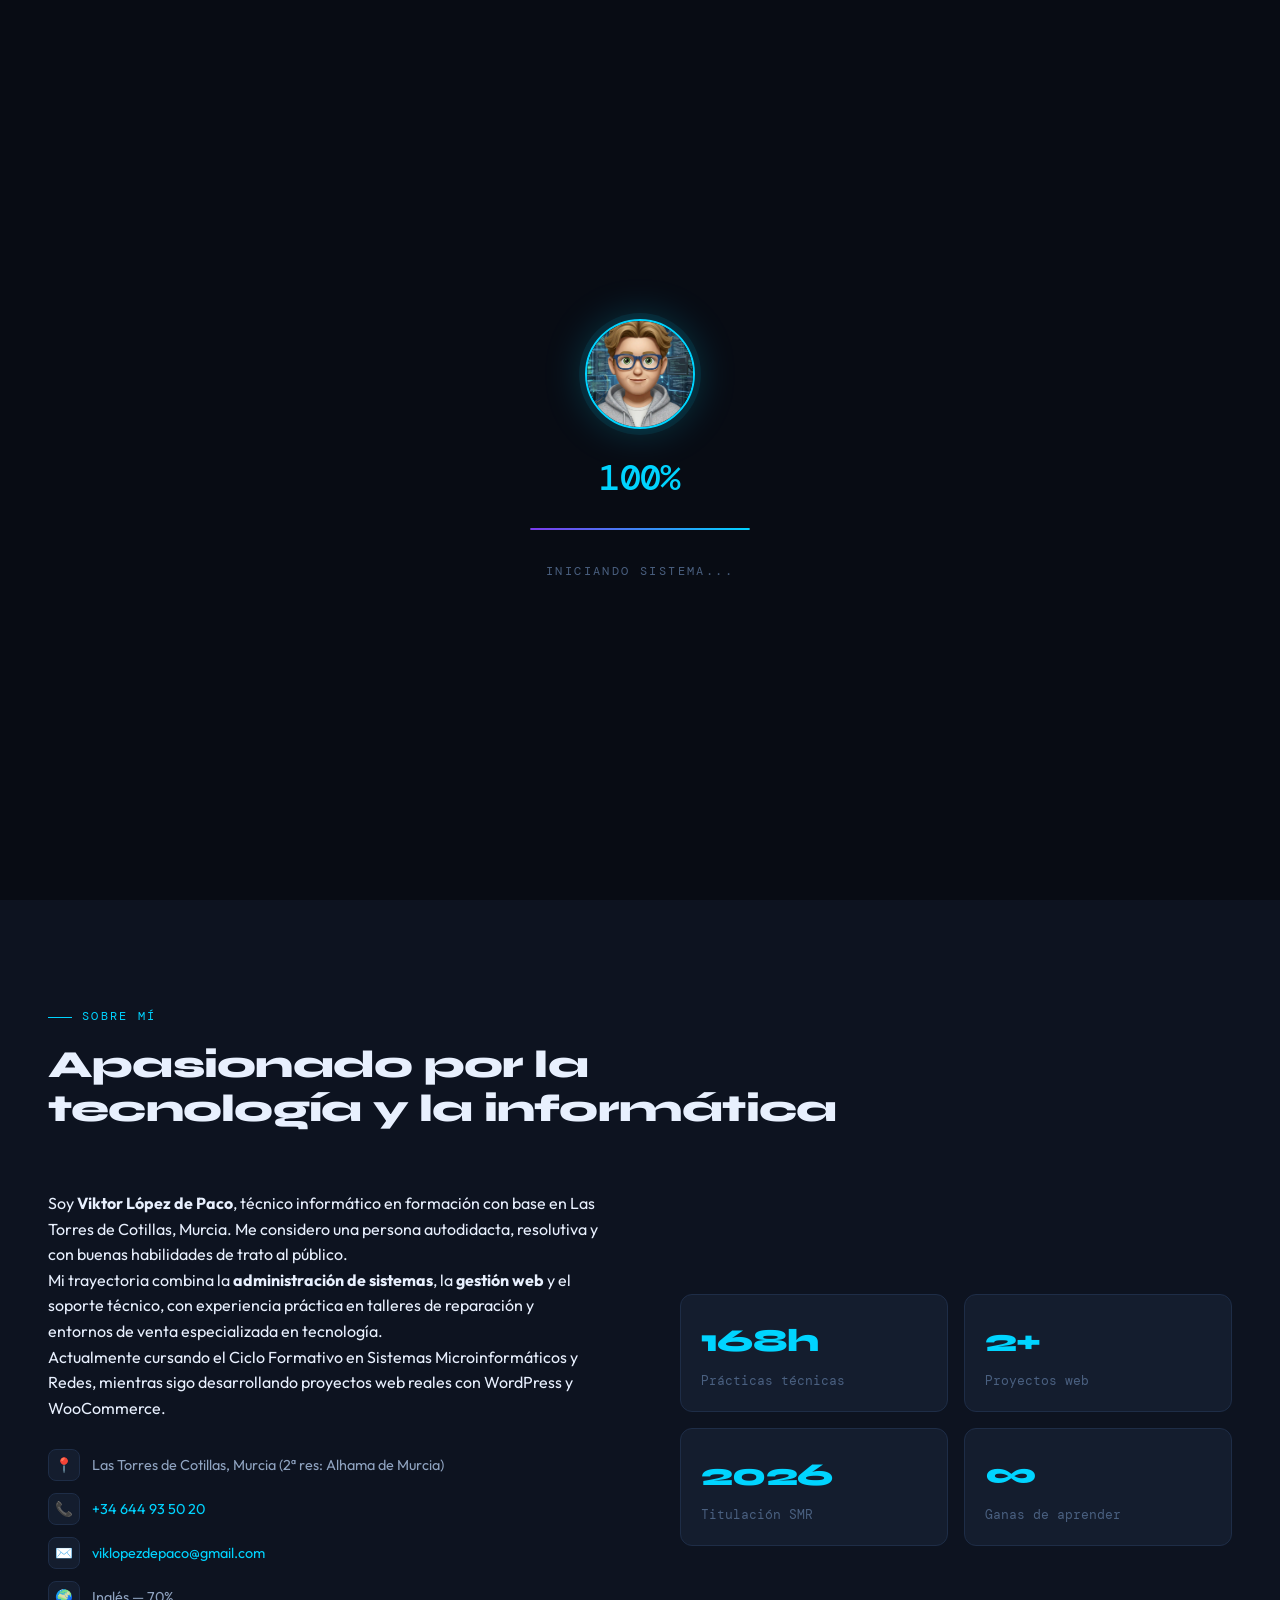
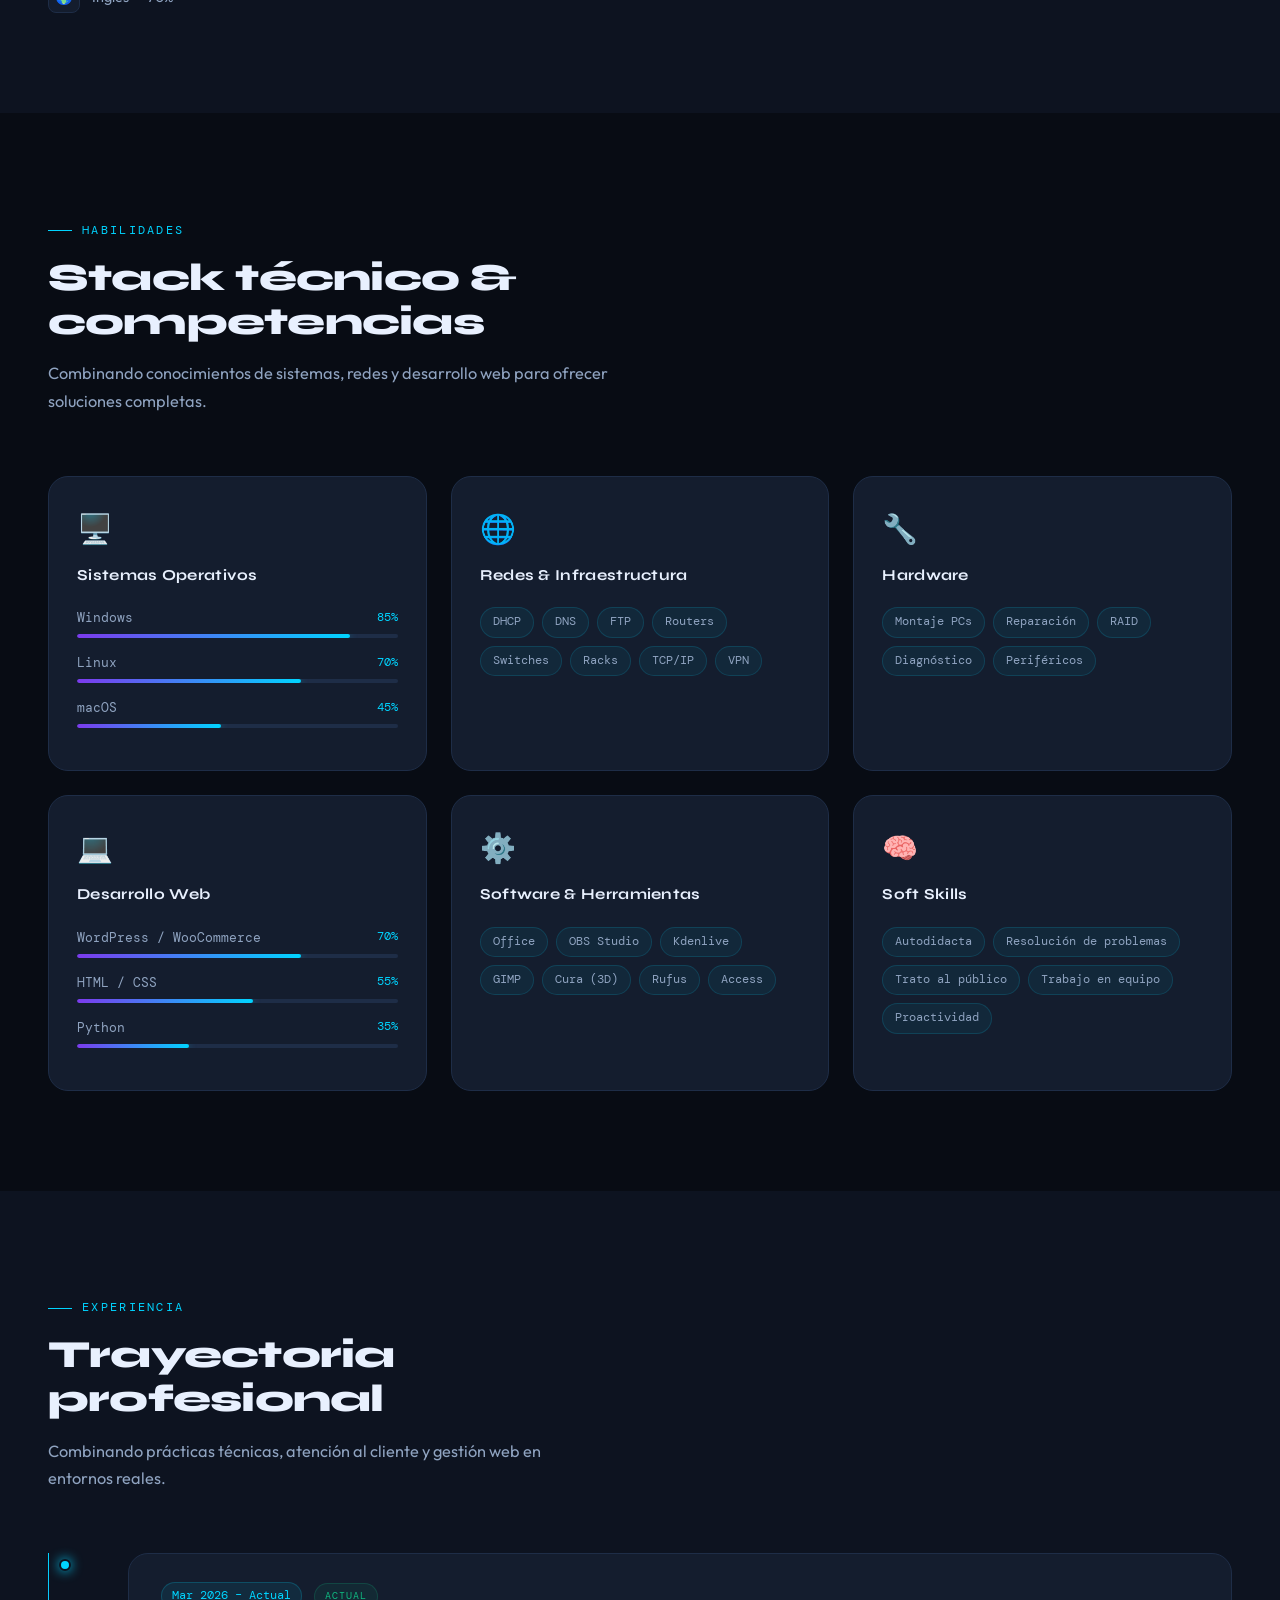
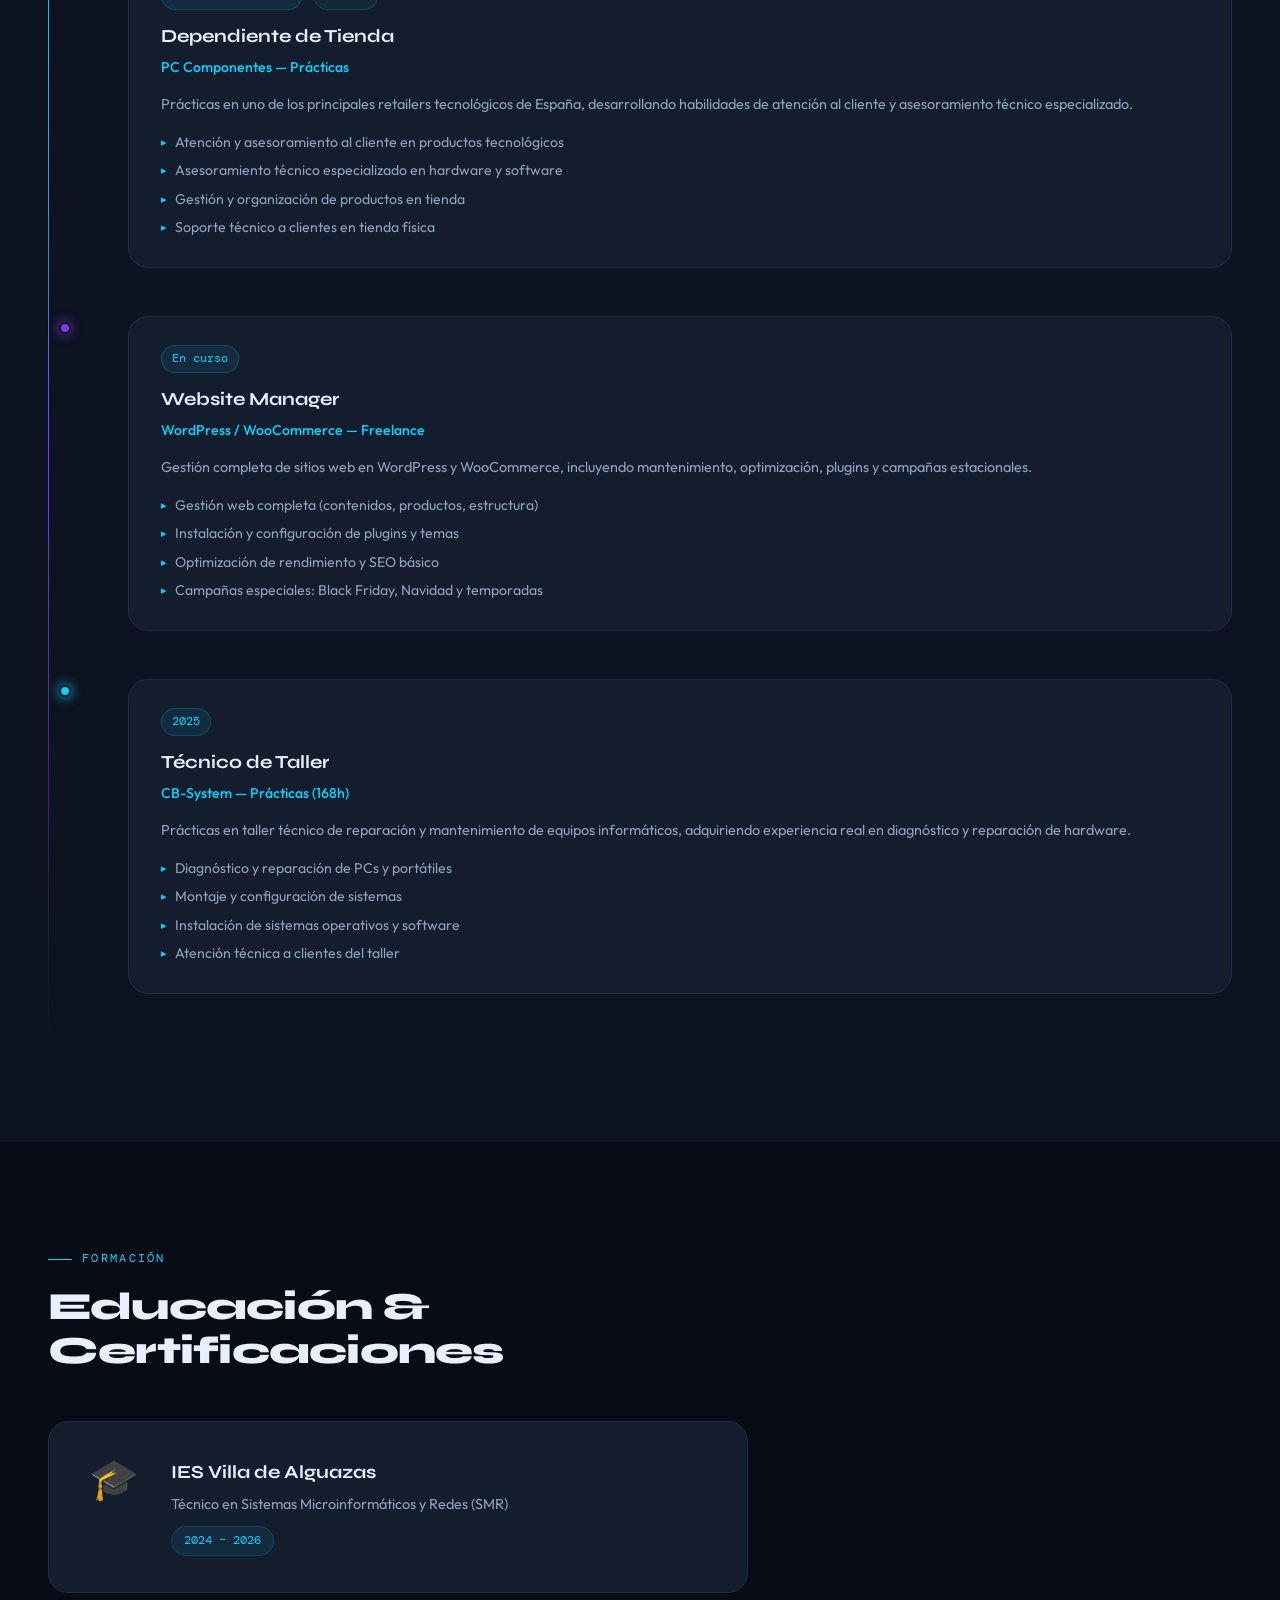
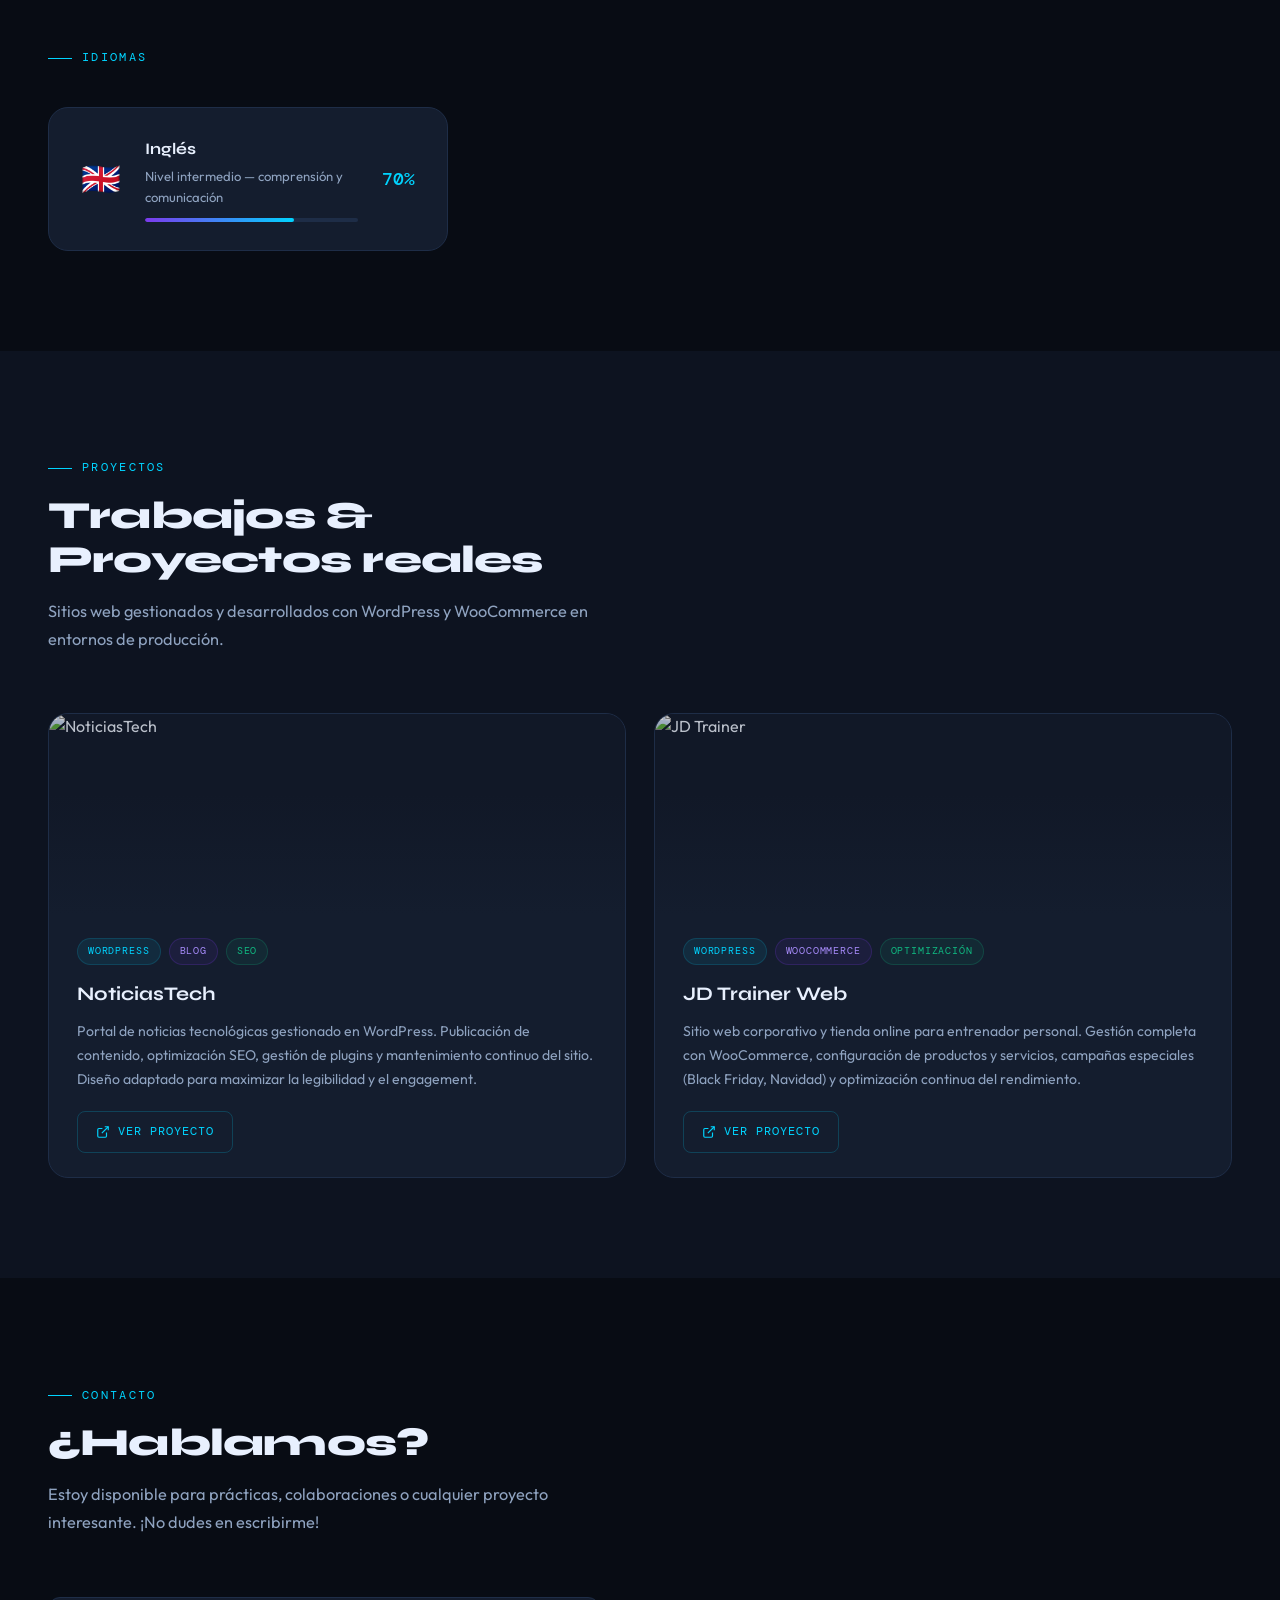
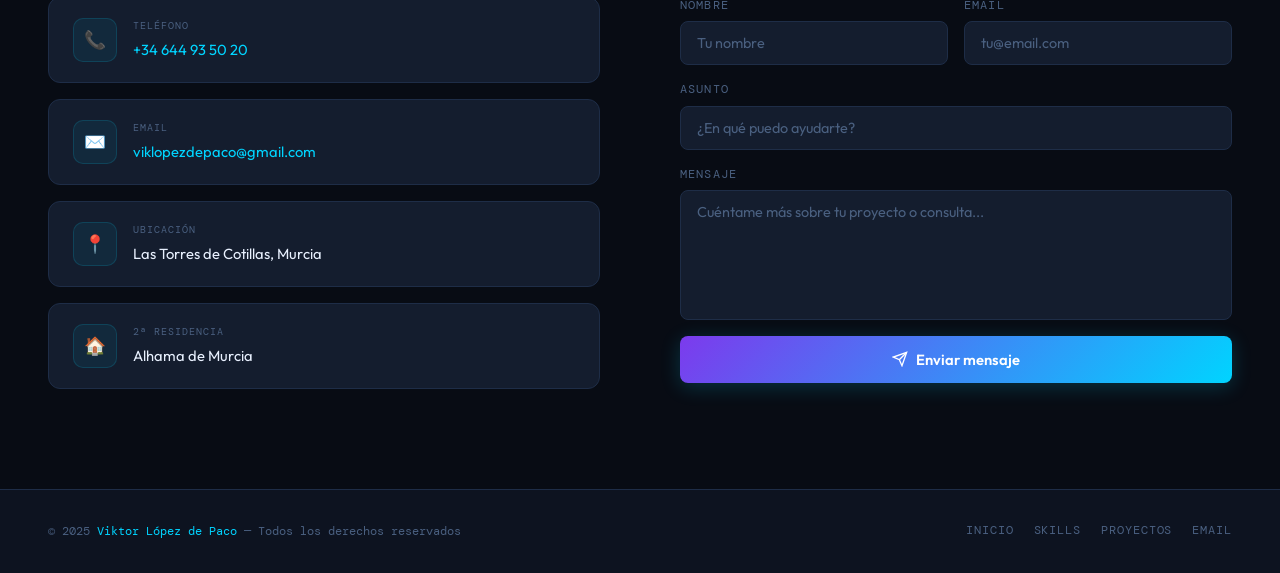
==== commit f93fdb3b: "Add files via upload" ====
--- a/index.html
+++ b/index.html
@@ -1,497 +1,536 @@
 <!DOCTYPE html>
 <html lang="es">
 <head>
-<meta charset="UTF-8" />
-<meta name="viewport" content="width=device-width, initial-scale=1.0" />
-<meta name="description" content="Viktor López de Paco — Técnico Informático especializado en soporte técnico, redes y ciberseguridad." />
-<title>Viktor López de Paco — Técnico Informático</title>
-<link rel="preconnect" href="https://fonts.googleapis.com" />
-<link rel="preconnect" href="https://fonts.gstatic.com" crossorigin />
-<link href="https://fonts.googleapis.com/css2?family=Syne:wght@400;600;700;800&family=DM+Mono:wght@300;400;500&family=DM+Sans:ital,wght@0,300;0,400;0,500;1,300&display=swap" rel="stylesheet" />
-<link rel="stylesheet" href="styles.css" />
+  <meta charset="UTF-8" />
+  <meta name="viewport" content="width=device-width, initial-scale=1.0" />
+  <title>Viktor López de Paco | Técnico Informático</title>
+  <meta name="description" content="Portfolio profesional de Viktor López de Paco — Técnico Informático, Administrador y Diseñador Web." />
+  <link rel="icon" type="image/png" href="assets/avatar.png" />
+  <link rel="stylesheet" href="style.css" />
 </head>
-<body>
-
-<!-- PRELOADER -->
-<div id="preloader">
-  <div class="preloader-ring-wrap">
-    <svg viewBox="0 0 150 150" xmlns="http://www.w3.org/2000/svg">
-      <defs>
-        <linearGradient id="ringGrad" x1="0%" y1="0%" x2="100%" y2="0%">
-          <stop offset="0%" stop-color="#7fffb2"/>
-          <stop offset="100%" stop-color="#5be6ff"/>
-        </linearGradient>
-      </defs>
-      <circle class="ring-bg" cx="75" cy="75" r="70"/>
-      <circle class="ring-fg" cx="75" cy="75" r="70"/>
-    </svg>
-    <div class="preloader-avatar">
-      <img src="assets/images/avatar.png" alt="Viktor López" />
-    </div>
+<body class="loading">
+
+  <!-- CURSOR -->
+  <div class="cursor" id="cursor"></div>
+  <div class="cursor-ring" id="cursorRing"></div>
+
+  <!-- LOADING SCREEN -->
+  <div id="loader">
+    <img src="[data-uri]" alt="Viktor" class="loader-avatar" />
+    <div class="loader-percent" id="loaderPercent">0%</div>
+    <div class="loader-bar-wrap">
+      <div class="loader-bar" id="loaderBar"></div>
+    </div>
+    <div class="loader-text">Iniciando sistema...</div>
   </div>
-  <div class="preloader-percent" id="preloaderPercent">0<span>%</span></div>
-  <div class="preloader-bar-wrap">
-    <div class="preloader-bar" id="preloaderBar"></div>
-  </div>
-  <div class="preloader-label">Cargando portfolio...</div>
-</div>
-
-<!-- CUSTOM CURSOR -->
-<div id="cursor"></div>
-<div id="cursor-ring"></div>
-
-<!-- NAV -->
-<nav>
-  <a href="#hero" class="nav-logo">VL<span class="dot">.</span></a>
-  <ul class="nav-links">
-    <li><a href="#about">Sobre mí</a></li>
-    <li><a href="#experience">Experiencia</a></li>
-    <li><a href="#skills">Skills</a></li>
-    <li><a href="#education">Formación</a></li>
-    <li><a href="#contact">Contacto</a></li>
-  </ul>
-  <div class="nav-hamburger" id="hamburger" aria-label="Menú">
-    <span></span><span></span><span></span>
-  </div>
-</nav>
-
-<!-- MOBILE NAV -->
-<div class="nav-mobile" id="mobileNav">
-  <a href="#about">Sobre mí</a>
-  <a href="#experience">Experiencia</a>
-  <a href="#skills">Skills</a>
-  <a href="#education">Formación</a>
-  <a href="#contact">Contacto</a>
-</div>
-
-<!-- HERO -->
-<section id="hero">
-  <div class="hero-bg-grid"></div>
-  <div class="hero-bg-glow"></div>
-
-  <div class="hero-left">
-    <div class="hero-tag">Técnico Informático · Disponible</div>
-    <h1 class="hero-name">
-      Viktor<br>López<span class="accent">de Paco.</span>
-    </h1>
-    <p class="hero-desc">Apasionado por la tecnología, el soporte técnico y la ciberseguridad. Resuelvo problemas reales con precisión, calma y criterio.</p>
-    <div class="hero-ctas">
-      <a href="#contact" class="btn-primary">
-        <svg width="14" height="14" viewBox="0 0 24 24" fill="none" stroke="currentColor" stroke-width="2.2" stroke-linecap="round" stroke-linejoin="round"><path d="M4 4h16c1.1 0 2 .9 2 2v12c0 1.1-.9 2-2 2H4c-1.1 0-2-.9-2-2V6c0-1.1.9-2 2-2z"/><polyline points="22,6 12,13 2,6"/></svg>
-        Contactar
-      </a>
-      <a href="#experience" class="btn-outline">
-        Ver experiencia →
-      </a>
-    </div>
-  </div>
-
-  <div class="hero-right">
-    <div class="avatar-card">
-      <img src="assets/images/avatar.png" alt="Viktor López de Paco" />
-      <div class="avatar-card-badge">
-        <div class="dot-pulse"></div>
-        Disponible para trabajar
-      </div>
-    </div>
-    <div class="stat-cards">
-      <div class="stat-card">
-        <div class="stat-number">2+</div>
-        <div class="stat-label">Años de exp.</div>
-      </div>
-      <div class="stat-card">
-        <div class="stat-number">10+</div>
-        <div class="stat-label">Certificaciones</div>
-      </div>
-    </div>
-    <div class="availability-badge">
-      <div class="dot-pulse"></div>
-      Open to work
-    </div>
-  </div>
-
-  <div class="scroll-hint">
-    <span>Scroll</span>
-    <div class="scroll-line"></div>
-  </div>
-</section>
-
-<!-- MARQUEE -->
-<div class="marquee-wrap">
-  <div class="marquee-track">
-    <span class="marquee-item">Soporte Técnico</span>
-    <span class="marquee-item">Redes & Sistemas</span>
-    <span class="marquee-item">Ciberseguridad</span>
-    <span class="marquee-item">Active Directory</span>
-    <span class="marquee-item">Linux & Windows</span>
-    <span class="marquee-item">Helpdesk</span>
-    <span class="marquee-item">Hardware</span>
-    <span class="marquee-item">Resolución de Incidencias</span>
-    <span class="marquee-item">Soporte Técnico</span>
-    <span class="marquee-item">Redes & Sistemas</span>
-    <span class="marquee-item">Ciberseguridad</span>
-    <span class="marquee-item">Active Directory</span>
-    <span class="marquee-item">Linux & Windows</span>
-    <span class="marquee-item">Helpdesk</span>
-    <span class="marquee-item">Hardware</span>
-    <span class="marquee-item">Resolución de Incidencias</span>
-  </div>
-</div>
-
-<!-- ABOUT -->
-<section id="about">
-  <div class="about-grid">
-    <div class="about-photo-wrap reveal">
-      <img src="assets/images/avatar.png" alt="Viktor López de Paco" class="about-photo" />
-      <div class="photo-frame"></div>
-      <div class="photo-tag">💻 IT Specialist</div>
-    </div>
-    <div class="about-text">
-      <div class="section-tag reveal">Sobre mí</div>
-      <h2 class="section-title reveal reveal-delay-1">Quién soy<span style="color:var(--accent)">.</span></h2>
-      <p class="reveal reveal-delay-2">Soy <strong>Viktor López de Paco</strong>, técnico informático con formación en sistemas microinformáticos, redes y ciberseguridad. Me apasiona resolver problemas técnicos complejos con claridad y eficiencia.</p>
-      <p class="reveal reveal-delay-3">Con experiencia en entornos de soporte real, he aprendido a trabajar bajo presión, a comunicarme con usuarios técnicos y no técnicos, y a mantener la calma ante incidencias críticas.</p>
-      <p class="reveal reveal-delay-4">Busco un entorno donde pueda seguir creciendo, aportando valor y enfrentando nuevos retos tecnológicos cada día.</p>
-      <div class="traits-grid">
-        <div class="trait reveal reveal-delay-2">
-          <svg width="14" height="14" viewBox="0 0 24 24" fill="none" stroke="currentColor" stroke-width="2" stroke-linecap="round" stroke-linejoin="round"><polyline points="20 6 9 17 4 12"/></svg>
-          Resolutivo y metódico
-        </div>
-        <div class="trait reveal reveal-delay-3">
-          <svg width="14" height="14" viewBox="0 0 24 24" fill="none" stroke="currentColor" stroke-width="2" stroke-linecap="round" stroke-linejoin="round"><polyline points="20 6 9 17 4 12"/></svg>
-          Orientado al usuario
-        </div>
-        <div class="trait reveal reveal-delay-3">
-          <svg width="14" height="14" viewBox="0 0 24 24" fill="none" stroke="currentColor" stroke-width="2" stroke-linecap="round" stroke-linejoin="round"><polyline points="20 6 9 17 4 12"/></svg>
-          Aprendizaje continuo
-        </div>
-        <div class="trait reveal reveal-delay-4">
-          <svg width="14" height="14" viewBox="0 0 24 24" fill="none" stroke="currentColor" stroke-width="2" stroke-linecap="round" stroke-linejoin="round"><polyline points="20 6 9 17 4 12"/></svg>
-          Trabajo en equipo
-        </div>
-      </div>
-    </div>
-  </div>
-</section>
-
-<!-- EXPERIENCE -->
-<section id="experience">
-  <div class="section-tag reveal">Trayectoria</div>
-  <h2 class="section-title reveal reveal-delay-1">Experiencia<span style="color:var(--accent)">.</span></h2>
-  <div class="exp-list">
-
-    <div class="exp-item reveal reveal-delay-1">
-      <div>
-        <div class="exp-badge">Actual</div>
-        <div class="exp-role">Técnico de Soporte TI</div>
-        <div class="exp-company">Empresa de servicios tecnológicos · Murcia</div>
-        <div class="exp-desc">Resolución de incidencias de primer y segundo nivel, soporte a usuarios, gestión de Active Directory, mantenimiento de equipos y configuración de redes corporativas.</div>
-      </div>
-      <div class="exp-date">2023 — Presente</div>
-    </div>
-
-    <div class="exp-item reveal reveal-delay-2">
-      <div>
-        <div class="exp-badge">Prácticas</div>
-        <div class="exp-role">Técnico Informático (FCT)</div>
-        <div class="exp-company">Centro de prácticas · Región de Murcia</div>
-        <div class="exp-desc">Instalación y configuración de sistemas operativos, montaje de equipos, soporte técnico presencial y remoto, redes LAN/WLAN y documentación técnica.</div>
-      </div>
-      <div class="exp-date">2022 — 2023</div>
-    </div>
-
-    <div class="exp-item reveal reveal-delay-3">
-      <div>
-        <div class="exp-badge">Freelance</div>
-        <div class="exp-role">Soporte Técnico Particular</div>
-        <div class="exp-company">Autónomo · Torrent, Valencia</div>
-        <div class="exp-desc">Reparación de equipos, instalación de software, recuperación de datos, mantenimiento preventivo y asesoramiento tecnológico a particulares y pequeñas empresas.</div>
-      </div>
-      <div class="exp-date">2021 — Presente</div>
-    </div>
-
-  </div>
-</section>
-
-<!-- SKILLS -->
-<section id="skills">
-  <div class="section-tag reveal">Competencias</div>
-  <h2 class="section-title reveal reveal-delay-1">Skills<span style="color:var(--accent)">.</span></h2>
-  <div class="skills-grid">
-
-    <div class="skill-card reveal reveal-delay-1">
-      <div class="skill-icon">
-        <svg width="20" height="20" viewBox="0 0 24 24" fill="none" stroke="currentColor" stroke-width="1.8" stroke-linecap="round" stroke-linejoin="round"><rect x="2" y="3" width="20" height="14" rx="2" ry="2"/><line x1="8" y1="21" x2="16" y2="21"/><line x1="12" y1="17" x2="12" y2="21"/></svg>
-      </div>
-      <div class="skill-cat">Sistemas Operativos</div>
-      <div class="skill-tags">
-        <span class="skill-tag">Windows 10/11</span>
-        <span class="skill-tag">Windows Server</span>
-        <span class="skill-tag">Ubuntu Linux</span>
-        <span class="skill-tag">Debian</span>
-        <span class="skill-tag">macOS</span>
-      </div>
-    </div>
-
-    <div class="skill-card reveal reveal-delay-2">
-      <div class="skill-icon">
-        <svg width="20" height="20" viewBox="0 0 24 24" fill="none" stroke="currentColor" stroke-width="1.8" stroke-linecap="round" stroke-linejoin="round"><rect x="2" y="2" width="20" height="8" rx="2" ry="2"/><rect x="2" y="14" width="20" height="8" rx="2" ry="2"/><line x1="6" y1="6" x2="6.01" y2="6"/><line x1="6" y1="18" x2="6.01" y2="18"/></svg>
-      </div>
-      <div class="skill-cat">Redes & Infraestructura</div>
-      <div class="skill-tags">
-        <span class="skill-tag">TCP/IP</span>
-        <span class="skill-tag">DNS / DHCP</span>
-        <span class="skill-tag">VPN</span>
-        <span class="skill-tag">Cisco Packet Tracer</span>
-        <span class="skill-tag">Wi-Fi</span>
-        <span class="skill-tag">Firewalls</span>
-      </div>
-    </div>
-
-    <div class="skill-card reveal reveal-delay-3">
-      <div class="skill-icon">
-        <svg width="20" height="20" viewBox="0 0 24 24" fill="none" stroke="currentColor" stroke-width="1.8" stroke-linecap="round" stroke-linejoin="round"><path d="M12 22s8-4 8-10V5l-8-3-8 3v7c0 6 8 10 8 10z"/></svg>
-      </div>
-      <div class="skill-cat">Ciberseguridad</div>
-      <div class="skill-tags">
-        <span class="skill-tag">Análisis de amenazas</span>
-        <span class="skill-tag">Kali Linux</span>
-        <span class="skill-tag">Metasploit</span>
-        <span class="skill-tag">Wireshark</span>
-        <span class="skill-tag">OWASP</span>
-      </div>
-    </div>
-
-    <div class="skill-card reveal reveal-delay-1">
-      <div class="skill-icon">
-        <svg width="20" height="20" viewBox="0 0 24 24" fill="none" stroke="currentColor" stroke-width="1.8" stroke-linecap="round" stroke-linejoin="round"><circle cx="12" cy="12" r="3"/><path d="M19.07 4.93a10 10 0 0 1 0 14.14M4.93 4.93a10 10 0 0 0 0 14.14"/></svg>
-      </div>
-      <div class="skill-cat">Soporte & Helpdesk</div>
-      <div class="skill-tags">
-        <span class="skill-tag">Active Directory</span>
-        <span class="skill-tag">Microsoft 365</span>
-        <span class="skill-tag">TeamViewer</span>
-        <span class="skill-tag">AnyDesk</span>
-        <span class="skill-tag">Ticketing</span>
-      </div>
-    </div>
-
-    <div class="skill-card reveal reveal-delay-2">
-      <div class="skill-icon">
-        <svg width="20" height="20" viewBox="0 0 24 24" fill="none" stroke="currentColor" stroke-width="1.8" stroke-linecap="round" stroke-linejoin="round"><polyline points="16 18 22 12 16 6"/><polyline points="8 6 2 12 8 18"/></svg>
-      </div>
-      <div class="skill-cat">Desarrollo & Scripting</div>
-      <div class="skill-tags">
-        <span class="skill-tag">HTML / CSS</span>
-        <span class="skill-tag">Python básico</span>
-        <span class="skill-tag">PowerShell</span>
-        <span class="skill-tag">Bash</span>
-        <span class="skill-tag">SQL</span>
-      </div>
-    </div>
-
-    <div class="skill-card reveal reveal-delay-3">
-      <div class="skill-icon">
-        <svg width="20" height="20" viewBox="0 0 24 24" fill="none" stroke="currentColor" stroke-width="1.8" stroke-linecap="round" stroke-linejoin="round"><path d="M21 16V8a2 2 0 0 0-1-1.73l-7-4a2 2 0 0 0-2 0l-7 4A2 2 0 0 0 3 8v8a2 2 0 0 0 1 1.73l7 4a2 2 0 0 0 2 0l7-4A2 2 0 0 0 21 16z"/></svg>
-      </div>
-      <div class="skill-cat">Virtualización & Cloud</div>
-      <div class="skill-tags">
-        <span class="skill-tag">VMware</span>
-        <span class="skill-tag">VirtualBox</span>
-        <span class="skill-tag">Azure básico</span>
-        <span class="skill-tag">Docker</span>
-        <span class="skill-tag">Proxmox</span>
-      </div>
-    </div>
-
-  </div>
-</section>
-
-<!-- EDUCATION -->
-<section id="education">
-  <div class="section-tag reveal">Formación</div>
-  <h2 class="section-title reveal reveal-delay-1">Educación<span style="color:var(--accent)">.</span></h2>
-  <div class="edu-grid">
-
-    <div class="edu-card reveal reveal-delay-1">
-      <div class="edu-period">2020 — 2022</div>
-      <div class="edu-degree">CFGM Sistemas Microinformáticos y Redes</div>
-      <div class="edu-school">IES · Región de Murcia</div>
-      <p style="font-size:13px;color:var(--muted);line-height:1.6;">Formación en instalación, mantenimiento y soporte de sistemas informáticos, redes locales y servicios en red.</p>
-      <div class="nota-badge">
-        <span class="nota-val">8.4</span>
-        <span class="nota-label">Nota media</span>
-      </div>
-    </div>
-
-    <div class="edu-card reveal reveal-delay-2">
-      <div class="edu-period">Oct 2025</div>
-      <div class="edu-degree">Ciberseguridad, IA y SEO</div>
-      <div class="edu-school">Fundación Integra Digital · Applícate (NextGenerationEU)</div>
-      <p style="font-size:13px;color:var(--muted);line-height:1.6;">Curso de 10 horas sobre ciberseguridad práctica, inteligencia artificial aplicada y posicionamiento web (SEO).</p>
-      <a href="assets/certificates/certificado-ciberseguridad-ia-seo.pdf" target="_blank" class="cert-btn">
-        <svg width="12" height="12" viewBox="0 0 24 24" fill="none" stroke="currentColor" stroke-width="2.2" stroke-linecap="round" stroke-linejoin="round"><path d="M18 13v6a2 2 0 0 1-2 2H5a2 2 0 0 1-2-2V8a2 2 0 0 1 2-2h6"/><polyline points="15 3 21 3 21 9"/><line x1="10" y1="14" x2="21" y2="3"/></svg>
-        Ver certificado
-      </a>
-    </div>
-
-    <div class="edu-card reveal reveal-delay-3">
-      <div class="edu-period">En progreso</div>
-      <div class="edu-degree">CompTIA A+ (preparación)</div>
-      <div class="edu-school">Autoformación · CompTIA</div>
-      <p style="font-size:13px;color:var(--muted);line-height:1.6;">Preparación activa para la certificación internacional de soporte técnico y administración de hardware y software.</p>
-    </div>
-
-    <div class="edu-card reveal reveal-delay-4">
-      <div class="edu-period">Continuo</div>
-      <div class="edu-degree">Formación Complementaria</div>
-      <div class="edu-school">Cisco · Google · Microsoft Learn</div>
-      <p style="font-size:13px;color:var(--muted);line-height:1.6;">Cursos en CCNA Introduction to Networks, Google IT Support, fundamentos de Azure y seguridad en redes.</p>
-    </div>
-
-  </div>
-</section>
-
-<!-- WHY ME -->
-<section id="whyme">
-  <div class="section-tag reveal">Valor diferencial</div>
-  <h2 class="section-title reveal reveal-delay-1">¿Por qué yo<span style="color:var(--accent)">?</span></h2>
-  <div class="why-grid">
-
-    <div class="why-card reveal reveal-delay-1">
-      <div class="why-icon">
-        <svg width="20" height="20" viewBox="0 0 24 24" fill="none" stroke="currentColor" stroke-width="1.8" stroke-linecap="round" stroke-linejoin="round"><circle cx="12" cy="12" r="10"/><polyline points="12 6 12 12 16 14"/></svg>
-      </div>
-      <div class="why-title">Resolución Rápida</div>
-      <p class="why-text">Capacidad demostrada para diagnosticar y resolver incidencias técnicas de forma eficaz, minimizando el tiempo de inactividad de usuarios y sistemas.</p>
-    </div>
-
-    <div class="why-card reveal reveal-delay-2">
-      <div class="why-icon">
-        <svg width="20" height="20" viewBox="0 0 24 24" fill="none" stroke="currentColor" stroke-width="1.8" stroke-linecap="round" stroke-linejoin="round"><path d="M17 21v-2a4 4 0 0 0-4-4H5a4 4 0 0 0-4 4v2"/><circle cx="9" cy="7" r="4"/><path d="M23 21v-2a4 4 0 0 0-3-3.87"/><path d="M16 3.13a4 4 0 0 1 0 7.75"/></svg>
-      </div>
-      <div class="why-title">Comunicación Clara</div>
-      <p class="why-text">Habilidad para traducir conceptos técnicos complejos en explicaciones comprensibles para usuarios finales no técnicos, mejorando la experiencia de soporte.</p>
-    </div>
-
-    <div class="why-card reveal reveal-delay-3">
-      <div class="why-icon">
-        <svg width="20" height="20" viewBox="0 0 24 24" fill="none" stroke="currentColor" stroke-width="1.8" stroke-linecap="round" stroke-linejoin="round"><polygon points="12 2 15.09 8.26 22 9.27 17 14.14 18.18 21.02 12 17.77 5.82 21.02 7 14.14 2 9.27 8.91 8.26 12 2"/></svg>
-      </div>
-      <div class="why-title">Atención al Detalle</div>
-      <p class="why-text">Meticulosidad en cada tarea, desde la documentación técnica hasta la configuración de sistemas, garantizando calidad y precisión en cada entrega.</p>
-    </div>
-
-    <div class="why-card reveal reveal-delay-1">
-      <div class="why-icon">
-        <svg width="20" height="20" viewBox="0 0 24 24" fill="none" stroke="currentColor" stroke-width="1.8" stroke-linecap="round" stroke-linejoin="round"><path d="M12 22s8-4 8-10V5l-8-3-8 3v7c0 6 8 10 8 10z"/></svg>
-      </div>
-      <div class="why-title">Resiliencia Técnica</div>
-      <p class="why-text">Capacidad para manejar situaciones de presión, resolver incidencias críticas y mantener la calma ante desafíos técnicos complejos.</p>
-    </div>
-
-    <div class="why-card reveal reveal-delay-2">
-      <div class="why-icon">
-        <svg width="20" height="20" viewBox="0 0 24 24" fill="none" stroke="currentColor" stroke-width="1.8" stroke-linecap="round" stroke-linejoin="round"><polyline points="22 12 18 12 15 21 9 3 6 12 2 12"/></svg>
-      </div>
-      <div class="why-title">Aprendizaje Continuo</div>
-      <p class="why-text">Mentalidad de crecimiento constante, siempre actualizando conocimientos en nuevas tecnologías, herramientas y metodologías del sector TI.</p>
-    </div>
-
-    <div class="why-card reveal reveal-delay-3">
-      <div class="why-icon">
-        <svg width="20" height="20" viewBox="0 0 24 24" fill="none" stroke="currentColor" stroke-width="1.8" stroke-linecap="round" stroke-linejoin="round"><rect x="3" y="11" width="18" height="11" rx="2" ry="2"/><path d="M7 11V7a5 5 0 0 1 10 0v4"/></svg>
-      </div>
-      <div class="why-title">Seguridad Primero</div>
-      <p class="why-text">Enfoque proactivo en ciberseguridad, aplicando buenas prácticas en cada intervención para proteger datos, sistemas e infraestructuras.</p>
-    </div>
-
-  </div>
-</section>
-
-<!-- CONTACT -->
-<section id="contact">
-  <div class="contact-grid">
-    <div>
-      <div class="section-tag reveal">Contacto</div>
-      <h2 class="contact-big reveal reveal-delay-1">¡Hablemos<span>.</span></h2>
-      <p class="contact-sub reveal reveal-delay-2">¿Tienes un proyecto en mente o necesitas soporte técnico? Estoy disponible y listo para ayudarte.</p>
-      <div class="contact-links reveal reveal-delay-3">
-        <a href="mailto:vkrelampago@gmail.com" class="contact-link">
-          <div class="contact-link-icon">
-            <svg width="17" height="17" viewBox="0 0 24 24" fill="none" stroke="currentColor" stroke-width="1.8" stroke-linecap="round" stroke-linejoin="round"><path d="M4 4h16c1.1 0 2 .9 2 2v12c0 1.1-.9 2-2 2H4c-1.1 0-2-.9-2-2V6c0-1.1.9-2 2-2z"/><polyline points="22,6 12,13 2,6"/></svg>
-          </div>
-          <div>
-            <div class="contact-link-label">Email</div>
-            <div class="contact-link-value">vkrelampago@gmail.com</div>
-          </div>
-        </a>
-        <a href="tel:+34644935020" class="contact-link">
-          <div class="contact-link-icon">
-            <svg width="17" height="17" viewBox="0 0 24 24" fill="none" stroke="currentColor" stroke-width="1.8" stroke-linecap="round" stroke-linejoin="round"><path d="M22 16.92v3a2 2 0 0 1-2.18 2 19.79 19.79 0 0 1-8.63-3.07A19.5 19.5 0 0 1 4.69 13a19.79 19.79 0 0 1-3.07-8.67A2 2 0 0 1 3.6 2h3a2 2 0 0 1 2 1.72c.127.96.361 1.903.7 2.81a2 2 0 0 1-.45 2.11L8.09 9.91a16 16 0 0 0 6 6l1.27-1.27a2 2 0 0 1 2.11-.45c.907.339 1.85.573 2.81.7A2 2 0 0 1 22 16.92z"/></svg>
-          </div>
-          <div>
-            <div class="contact-link-label">Teléfono</div>
-            <div class="contact-link-value">+34 644 93 50 20</div>
-          </div>
-        </a>
-        <a href="https://www.linkedin.com/in/viktor-lopez-it/" target="_blank" rel="noopener" class="contact-link">
-          <div class="contact-link-icon">
-            <svg width="17" height="17" viewBox="0 0 24 24" fill="none" stroke="currentColor" stroke-width="1.8" stroke-linecap="round" stroke-linejoin="round"><path d="M16 8a6 6 0 0 1 6 6v7h-4v-7a2 2 0 0 0-2-2 2 2 0 0 0-2 2v7h-4v-7a6 6 0 0 1 6-6z"/><rect x="2" y="9" width="4" height="12"/><circle cx="4" cy="4" r="2"/></svg>
-          </div>
-          <div>
-            <div class="contact-link-label">LinkedIn</div>
-            <div class="contact-link-value">Viktor López IT</div>
-          </div>
-        </a>
-        <div class="contact-link" style="cursor:default;">
-          <div class="contact-link-icon">
-            <svg width="17" height="17" viewBox="0 0 24 24" fill="none" stroke="currentColor" stroke-width="1.8" stroke-linecap="round" stroke-linejoin="round"><path d="M21 10c0 7-9 13-9 13s-9-6-9-13a9 9 0 0 1 18 0z"/><circle cx="12" cy="10" r="3"/></svg>
-          </div>
-          <div>
-            <div class="contact-link-label">Ubicación</div>
-            <div class="contact-link-value">Torrent, Valencia · España</div>
-          </div>
-        </div>
-      </div>
-    </div>
-
-    <div class="reveal reveal-delay-2">
-      <div class="contact-form">
-        <div class="form-row">
-          <div class="form-group">
-            <label class="form-label">Nombre</label>
-            <input type="text" class="form-input" placeholder="Tu nombre" id="fname" />
-          </div>
-          <div class="form-group">
-            <label class="form-label">Email</label>
-            <input type="email" class="form-input" placeholder="tu@email.com" id="femail" />
-          </div>
-        </div>
-        <div class="form-group">
-          <label class="form-label">Asunto</label>
-          <input type="text" class="form-input" placeholder="¿En qué puedo ayudarte?" id="fsubject" />
-        </div>
-        <div class="form-group">
-          <label class="form-label">Mensaje</label>
-          <textarea class="form-textarea" placeholder="Cuéntame más sobre tu proyecto..." id="fmessage"></textarea>
-        </div>
-        <button class="form-submit" onclick="submitForm()">Enviar mensaje →</button>
-        <div class="form-success" id="formSuccess">✓ Mensaje enviado. ¡Te respondo pronto!</div>
-      </div>
-    </div>
-  </div>
-</section>
-
-<!-- FOOTER -->
-<footer>
-  <div class="footer-copy">© 2025 Viktor López de Paco · Todos los derechos reservados</div>
-  <div class="footer-loc">
-    <svg width="11" height="11" viewBox="0 0 24 24" fill="none" stroke="currentColor" stroke-width="2" stroke-linecap="round" stroke-linejoin="round"><path d="M21 10c0 7-9 13-9 13s-9-6-9-13a9 9 0 0 1 18 0z"/><circle cx="12" cy="10" r="3"/></svg>
-    Torrent, Valencia · España
-  </div>
-</footer>
-
-<script src="script.js"></script>
+
+  <!-- NAVBAR -->
+  <nav id="navbar">
+    <div class="nav-logo">
+      <img src="[data-uri]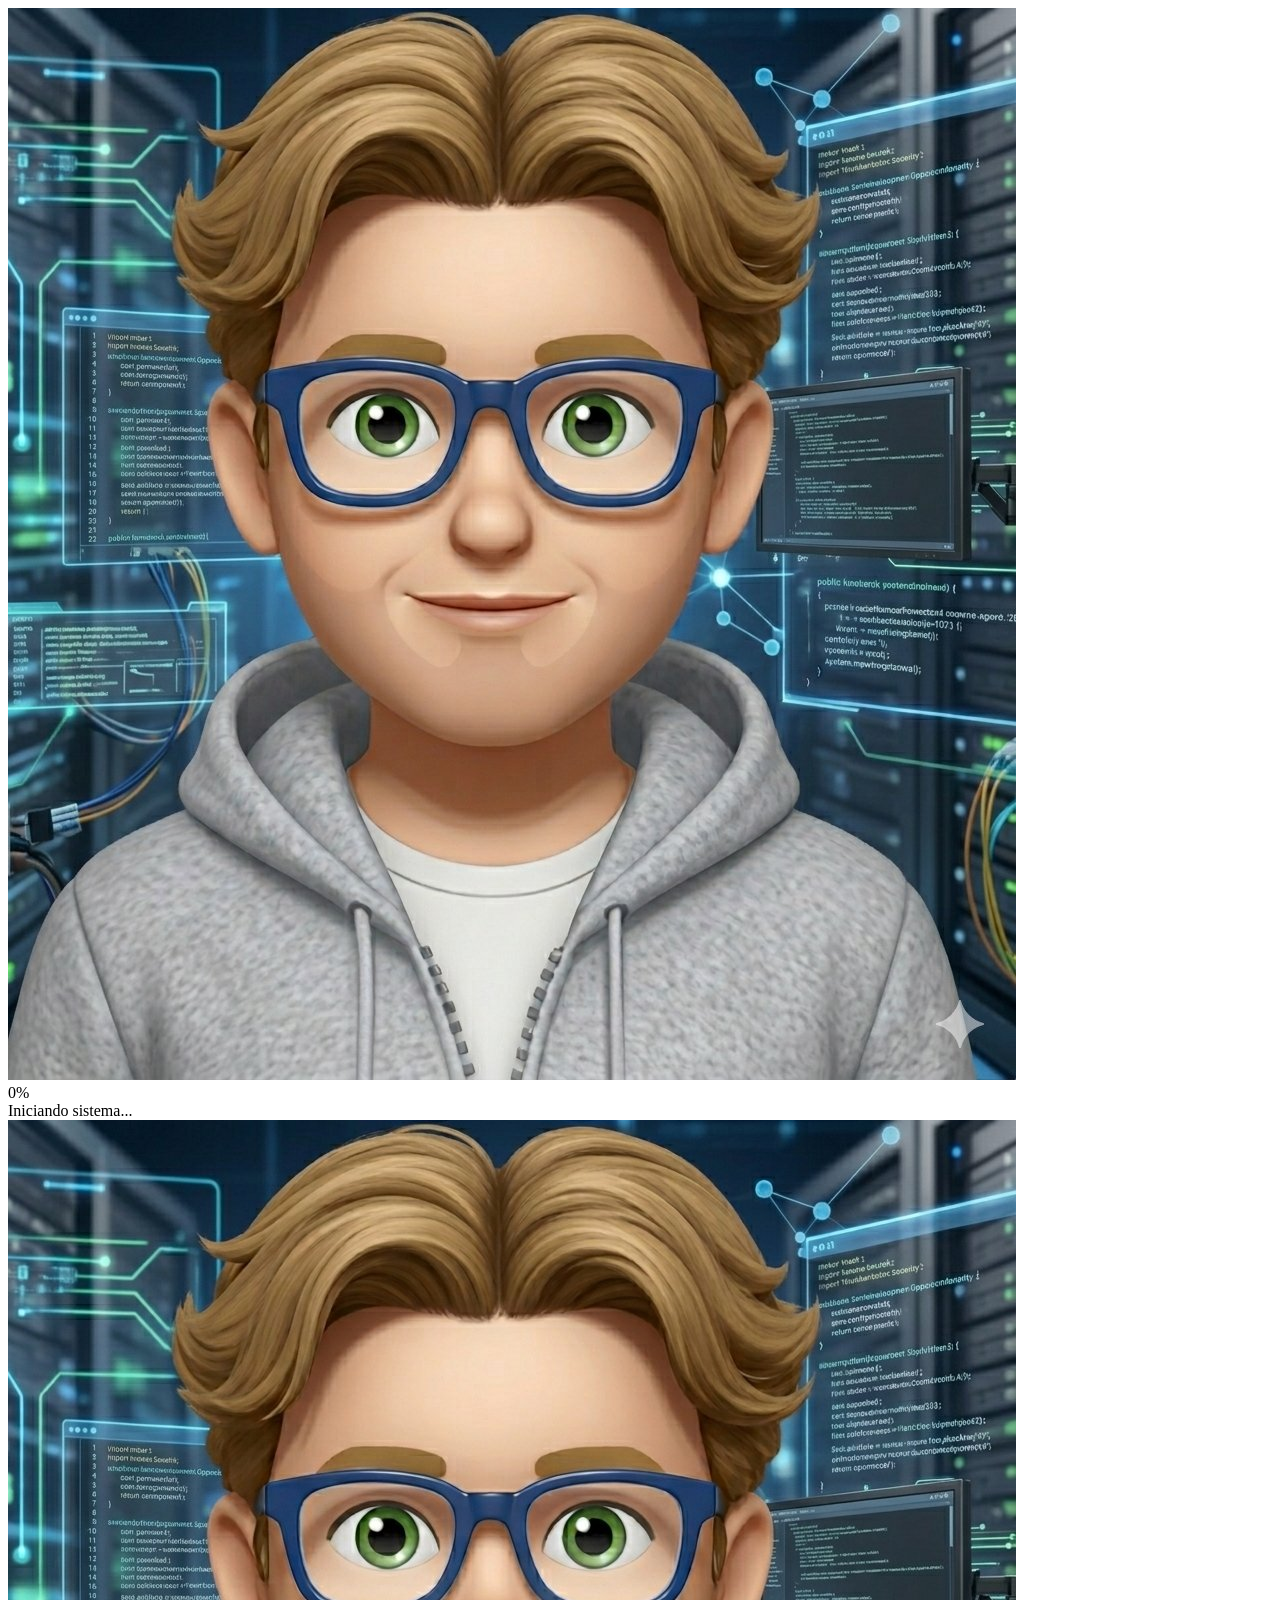
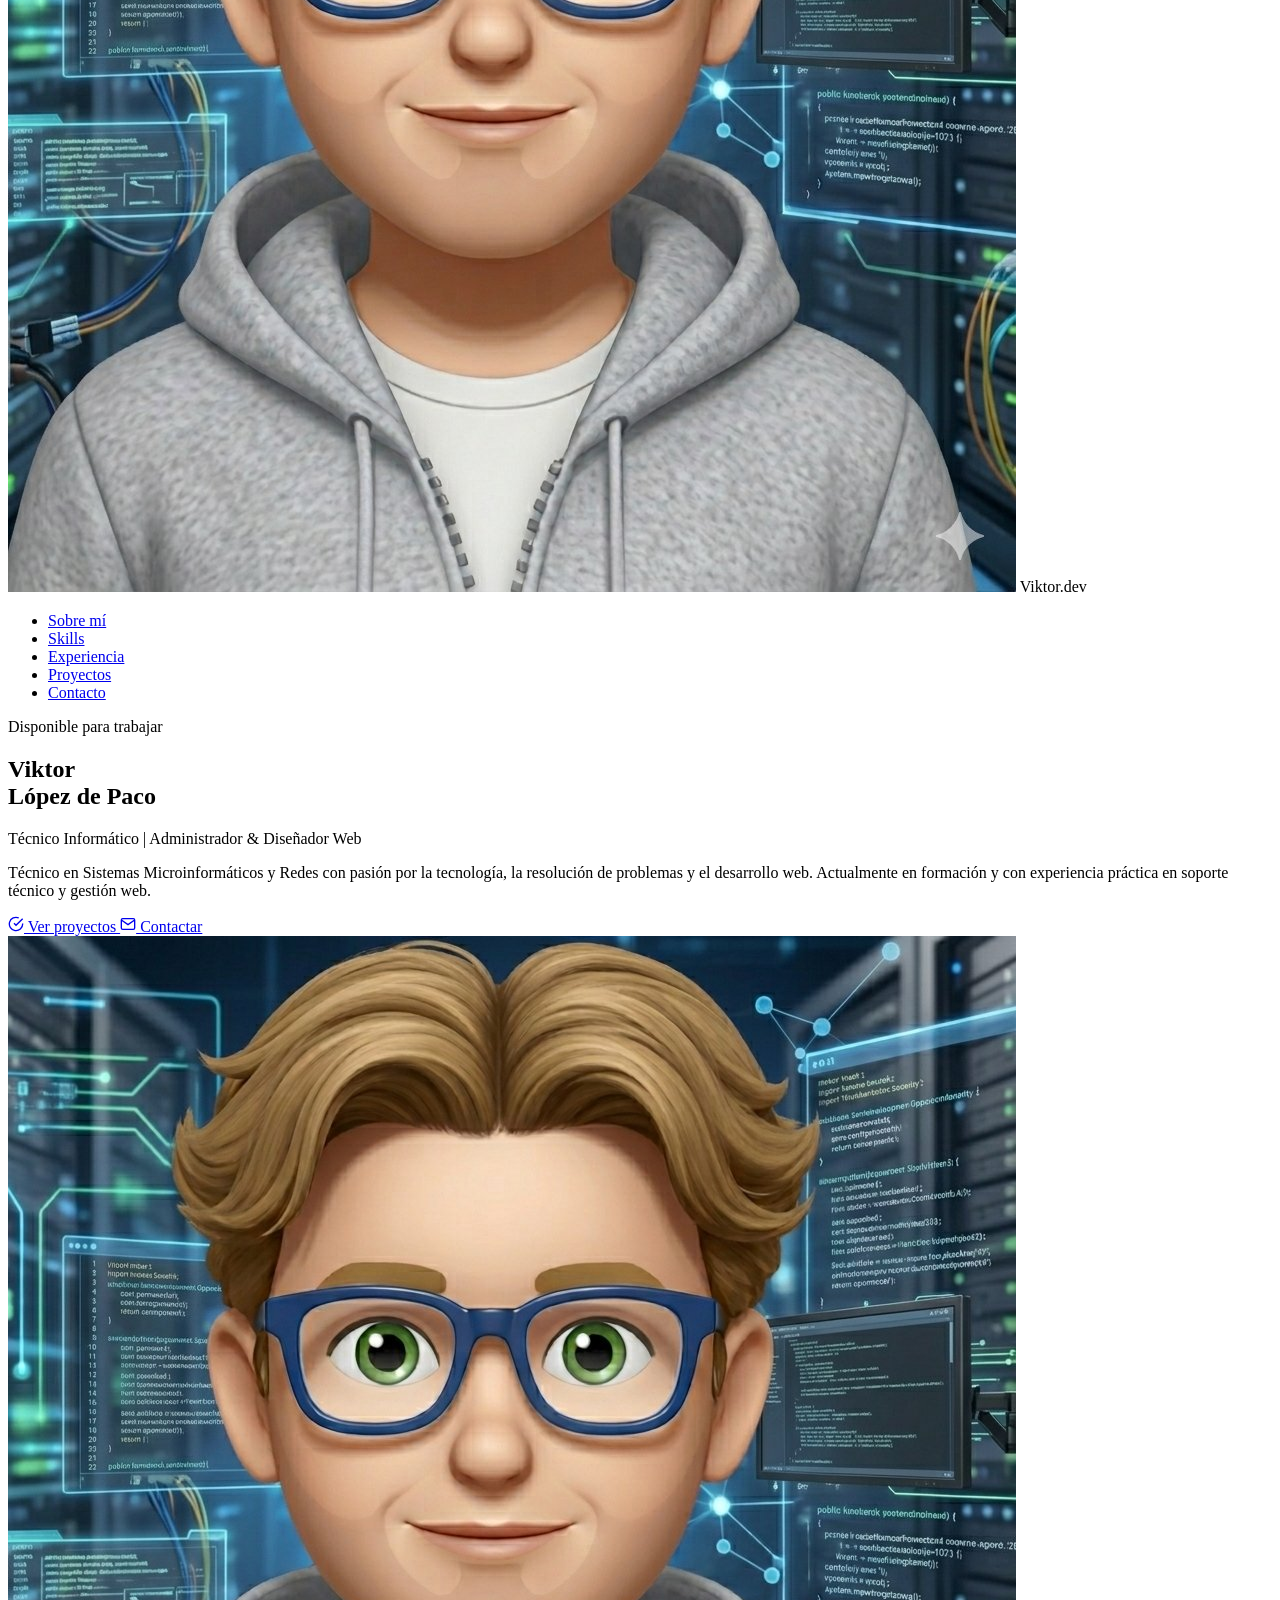
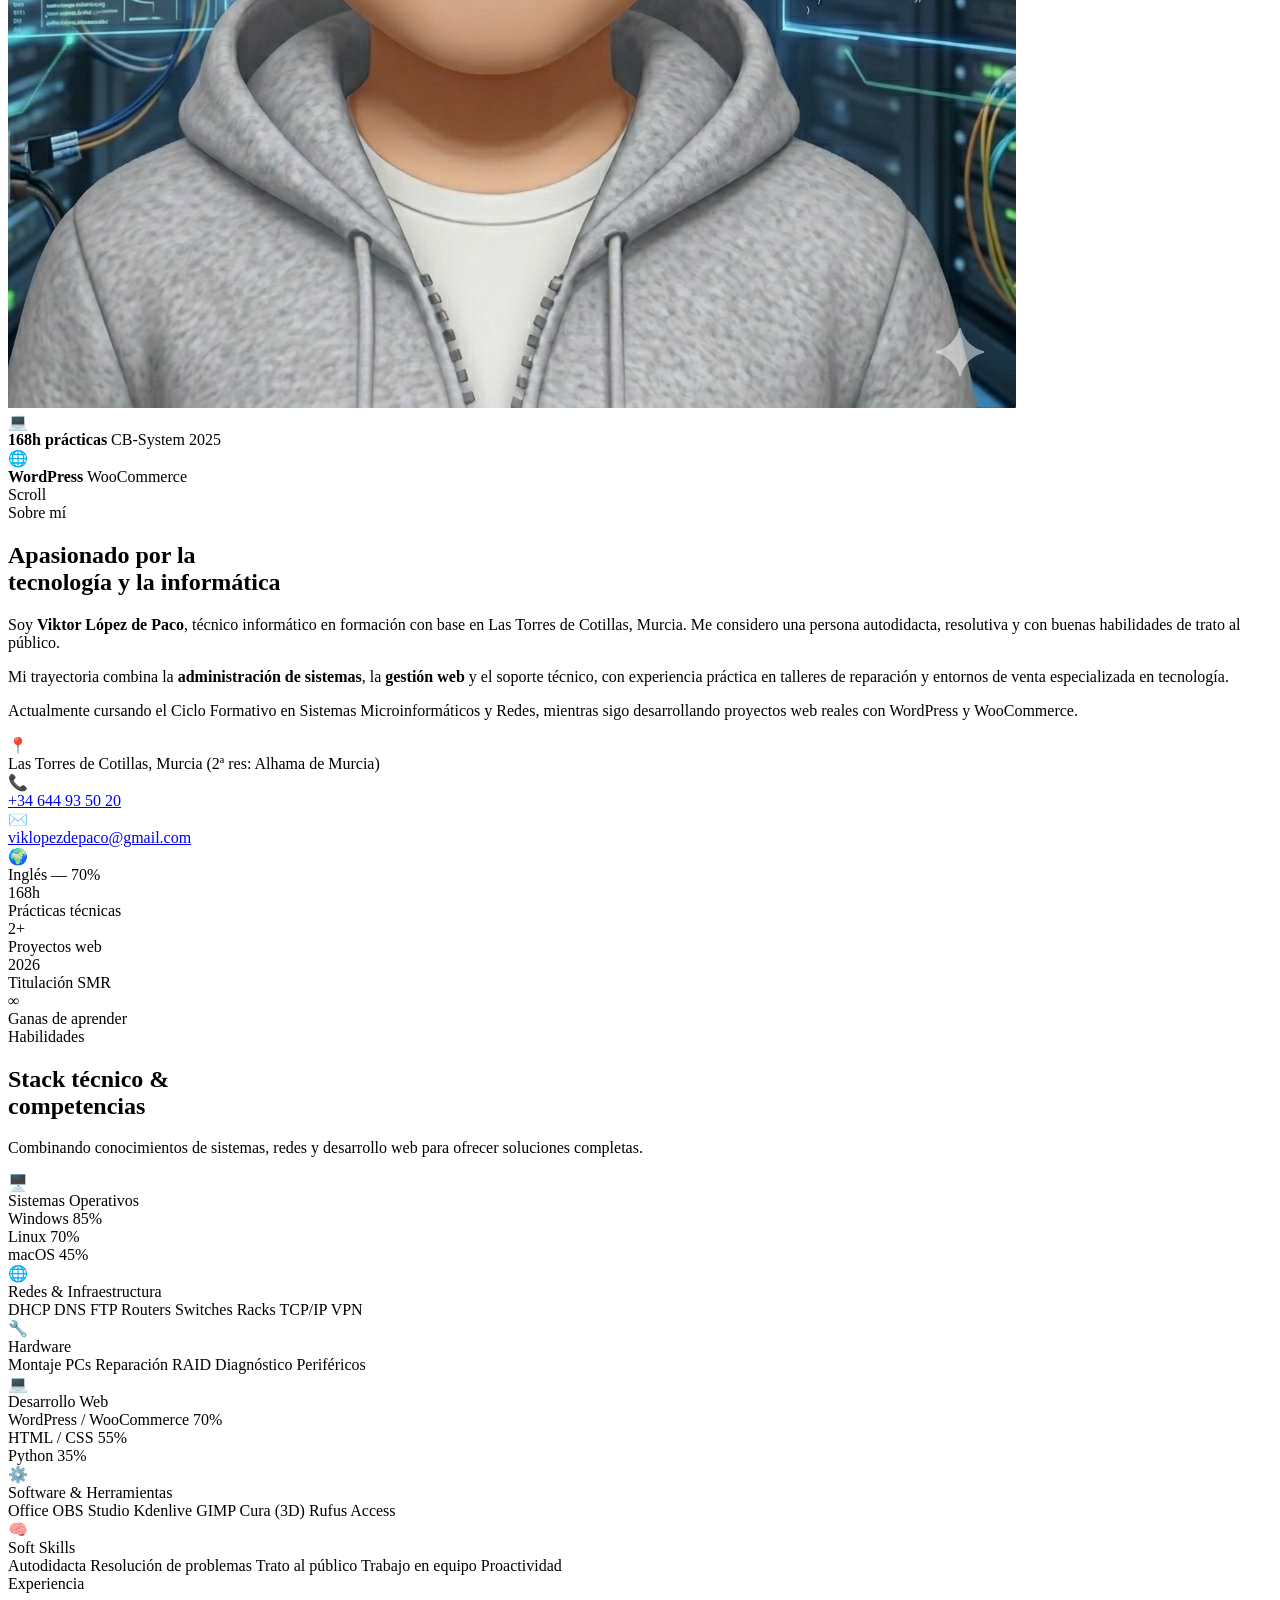
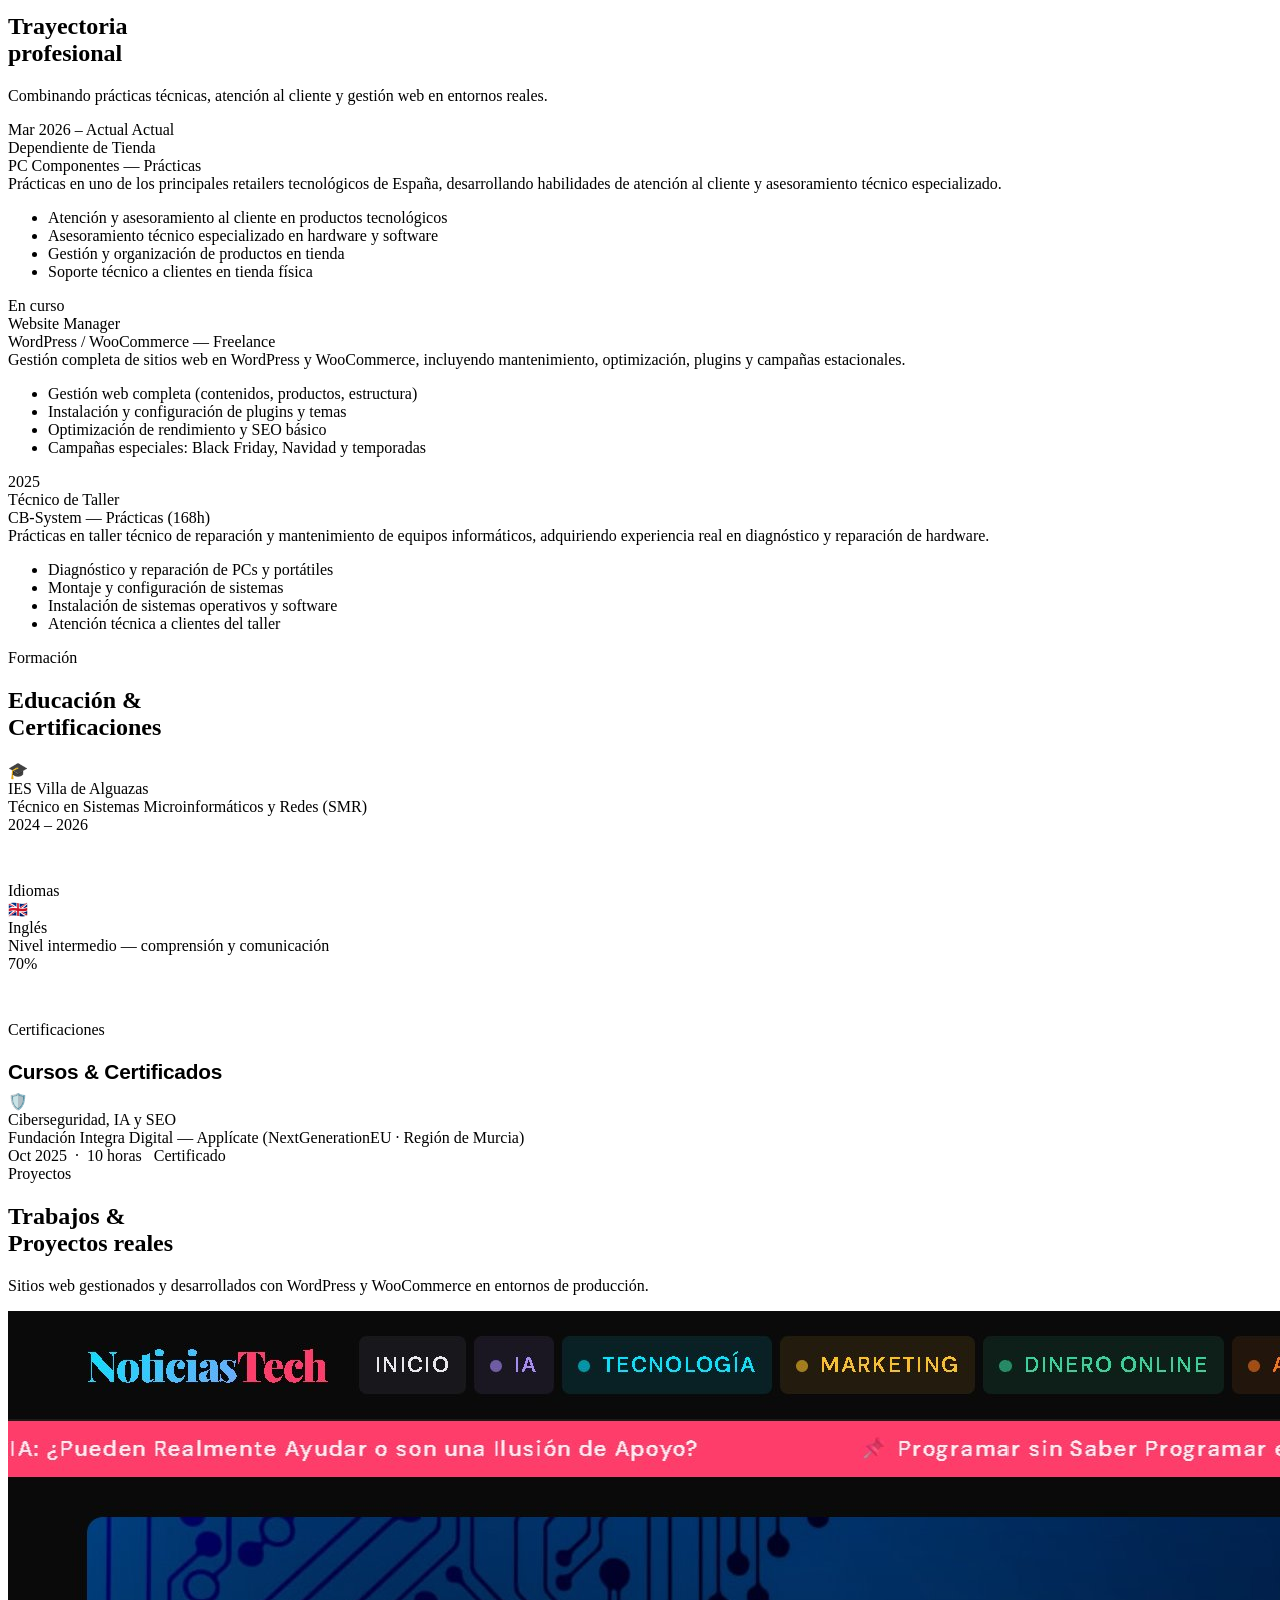
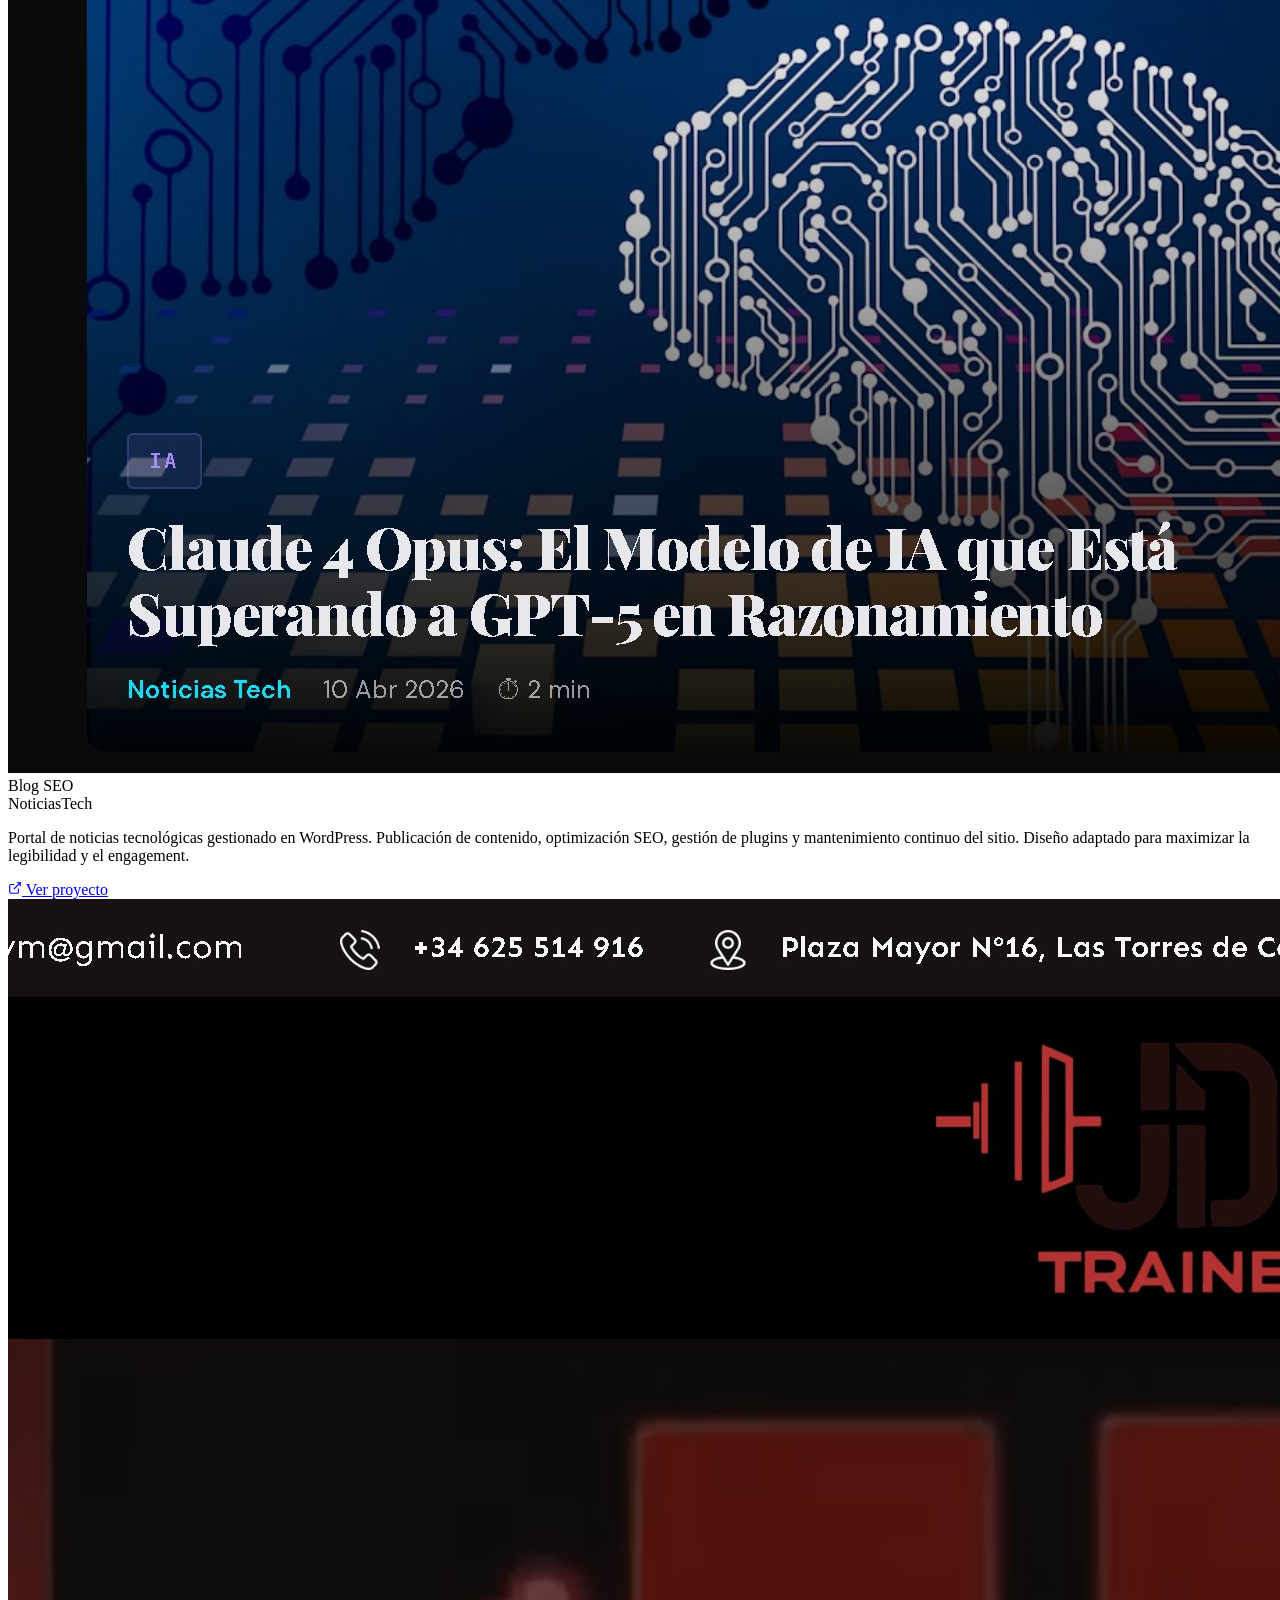
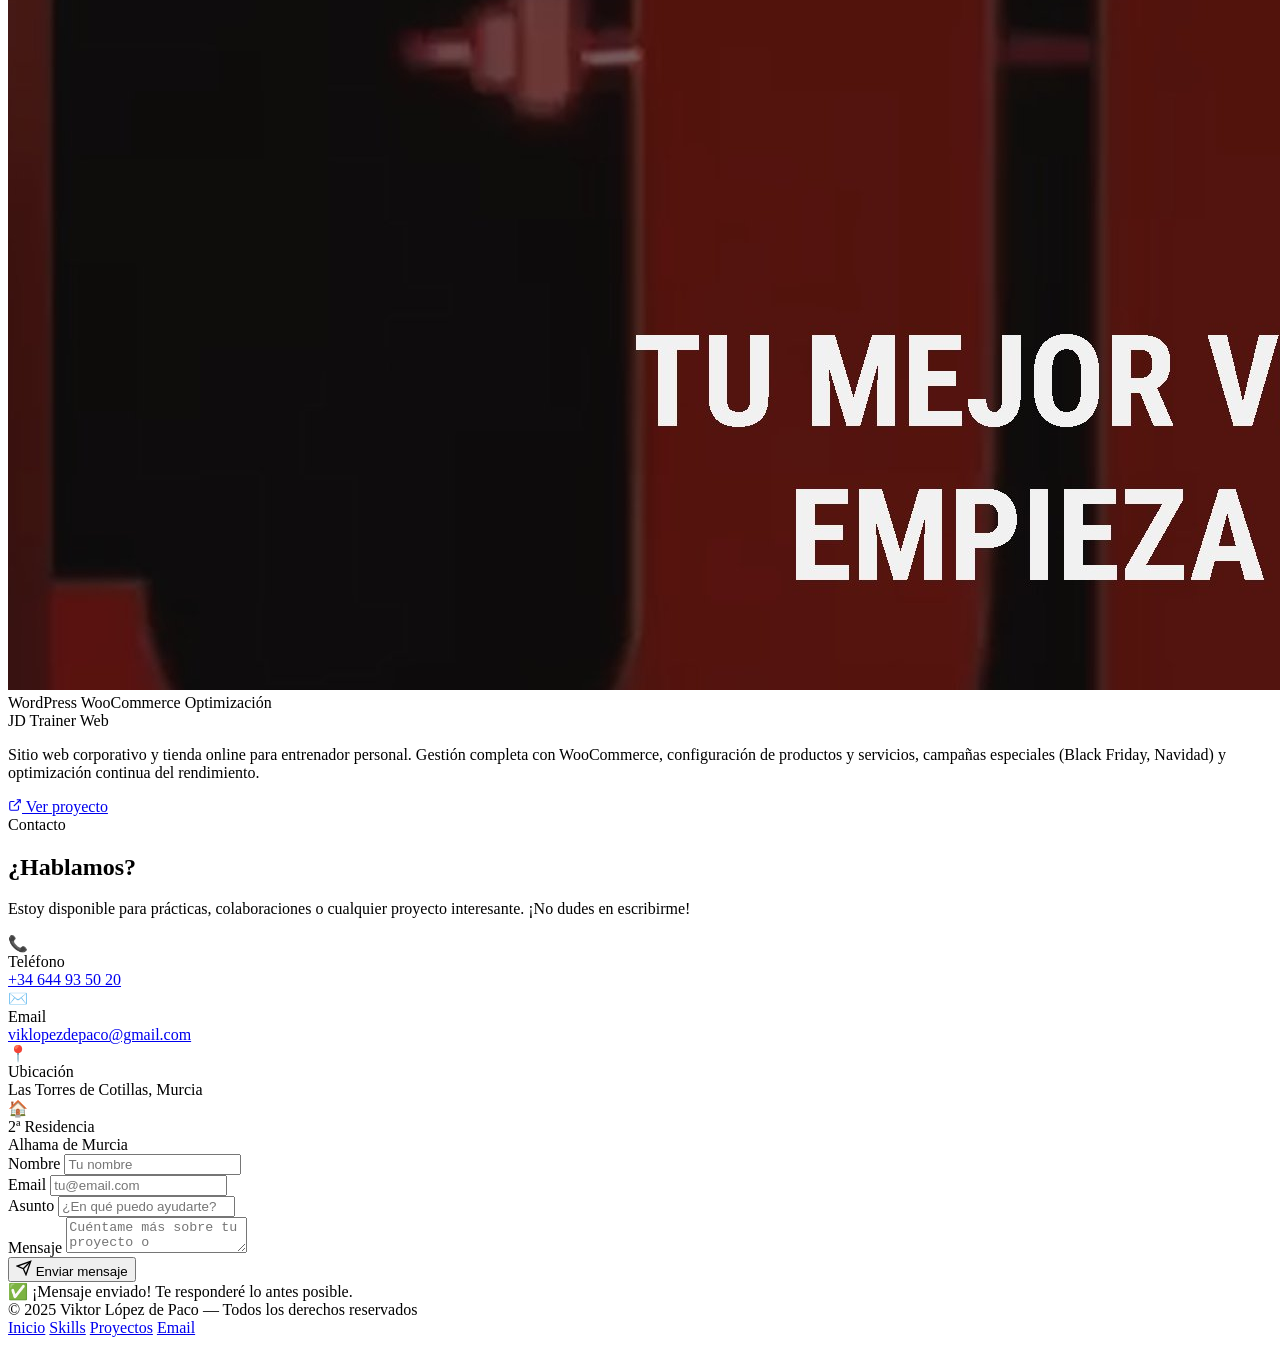
==== commit f8c1ebf1: "Add files via upload" ====
--- a/index.html
+++ b/index.html
@@ -383,6 +383,23 @@
     </div>
   </section>
 
+
+      <div style="margin-top:48px;" class="reveal">
+        <div class="section-label">Certificaciones</div>
+        <h3 style="font-family:'Syne',sans-serif;font-size:1.3rem;font-weight:700;margin-bottom:8px;letter-spacing:-0.01em;">Cursos & Certificados</h3>
+      </div>
+      <div class="cert-card reveal">
+        <div class="cert-icon">🛡️</div>
+        <div class="cert-info">
+          <div class="cert-title">Ciberseguridad, IA y SEO</div>
+          <div class="cert-issuer">Fundación Integra Digital — Applícate (NextGenerationEU · Región de Murcia)</div>
+          <div class="cert-meta">
+            <span class="tl-date">Oct 2025 &nbsp;·&nbsp; 10 horas</span>
+            <span class="tl-badge" style="margin-left:8px;">Certificado</span>
+          </div>
+        </div>
+      </div>
+
   <!-- PROJECTS -->
   <section id="projects">
     <div class="section-inner">
@@ -395,12 +412,11 @@
         <!-- Project 1 -->
         <div class="project-card">
           <div class="project-img-wrap">
-            <img src="https://placehold.co/600x200/0d1320/00d4ff?text=NoticiasTech.es&font=syne" alt="NoticiasTech" loading="lazy" />
+            <img src="[data-uri]